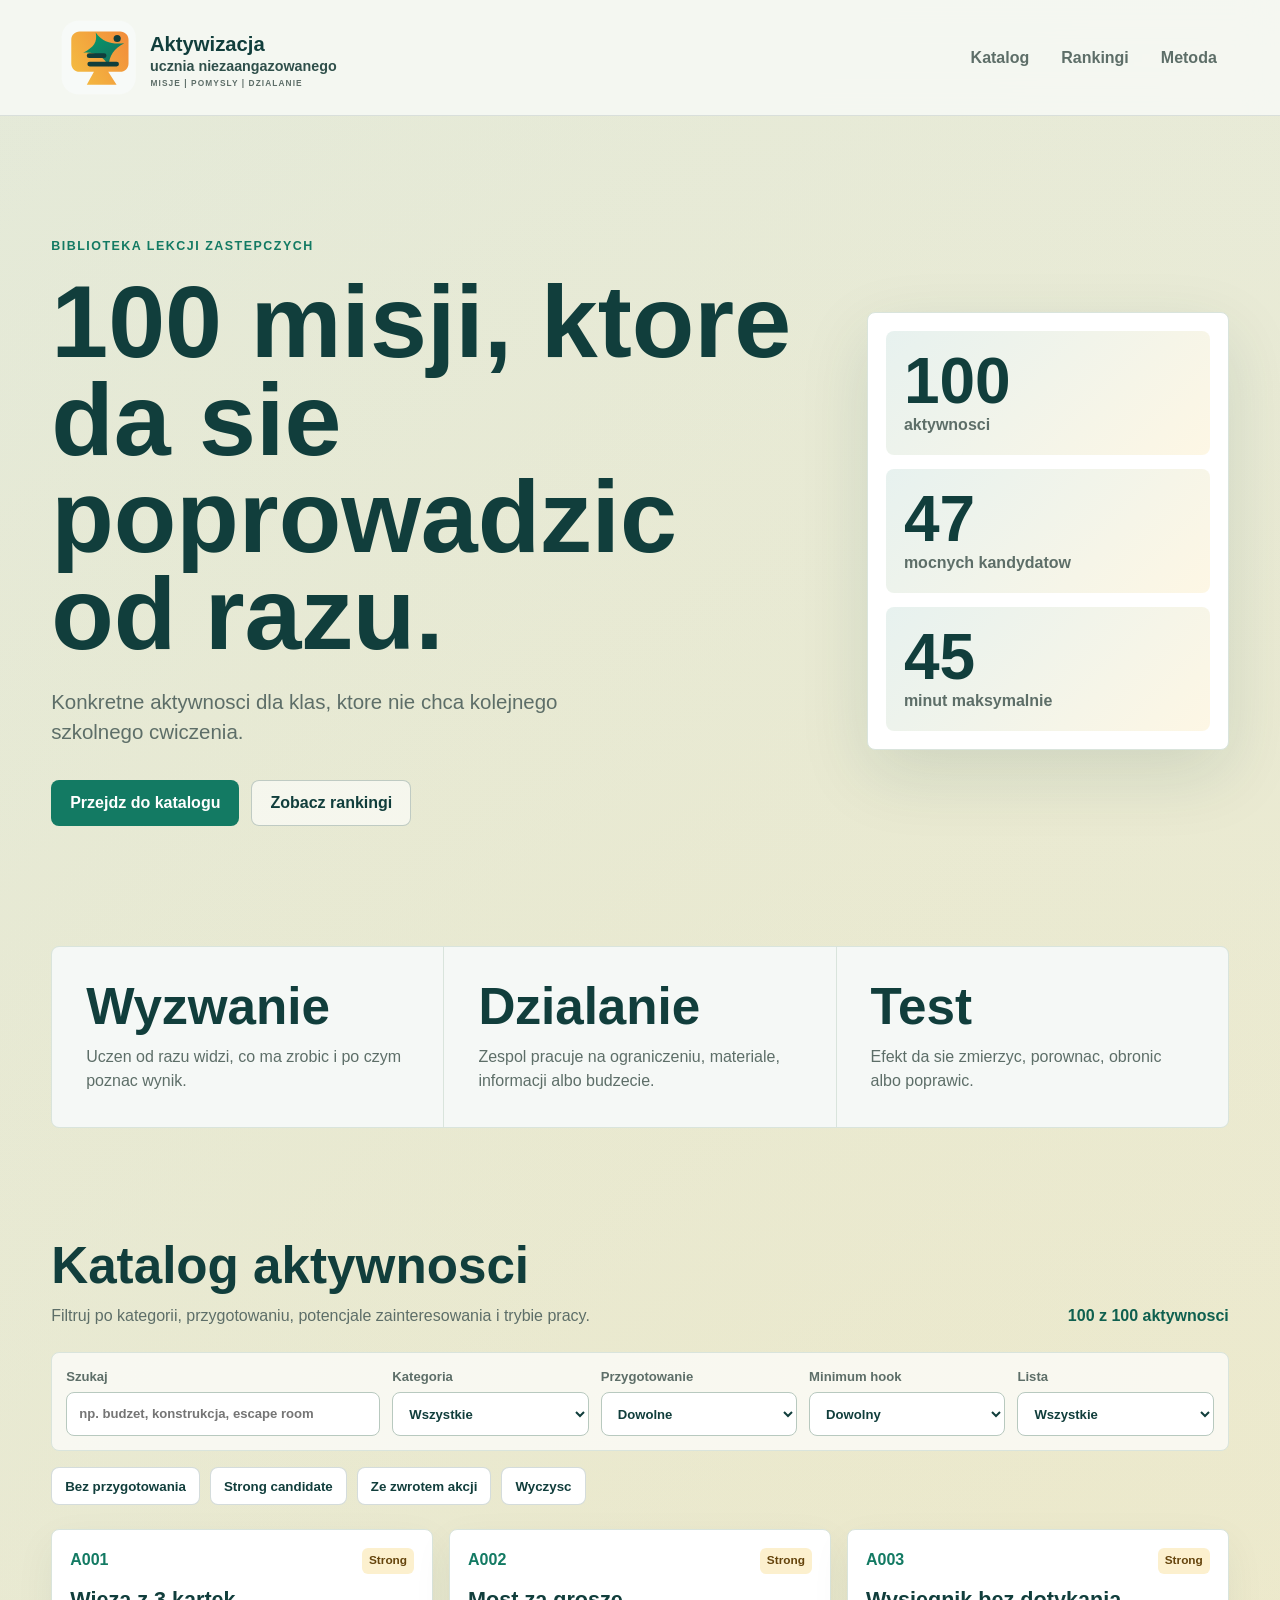
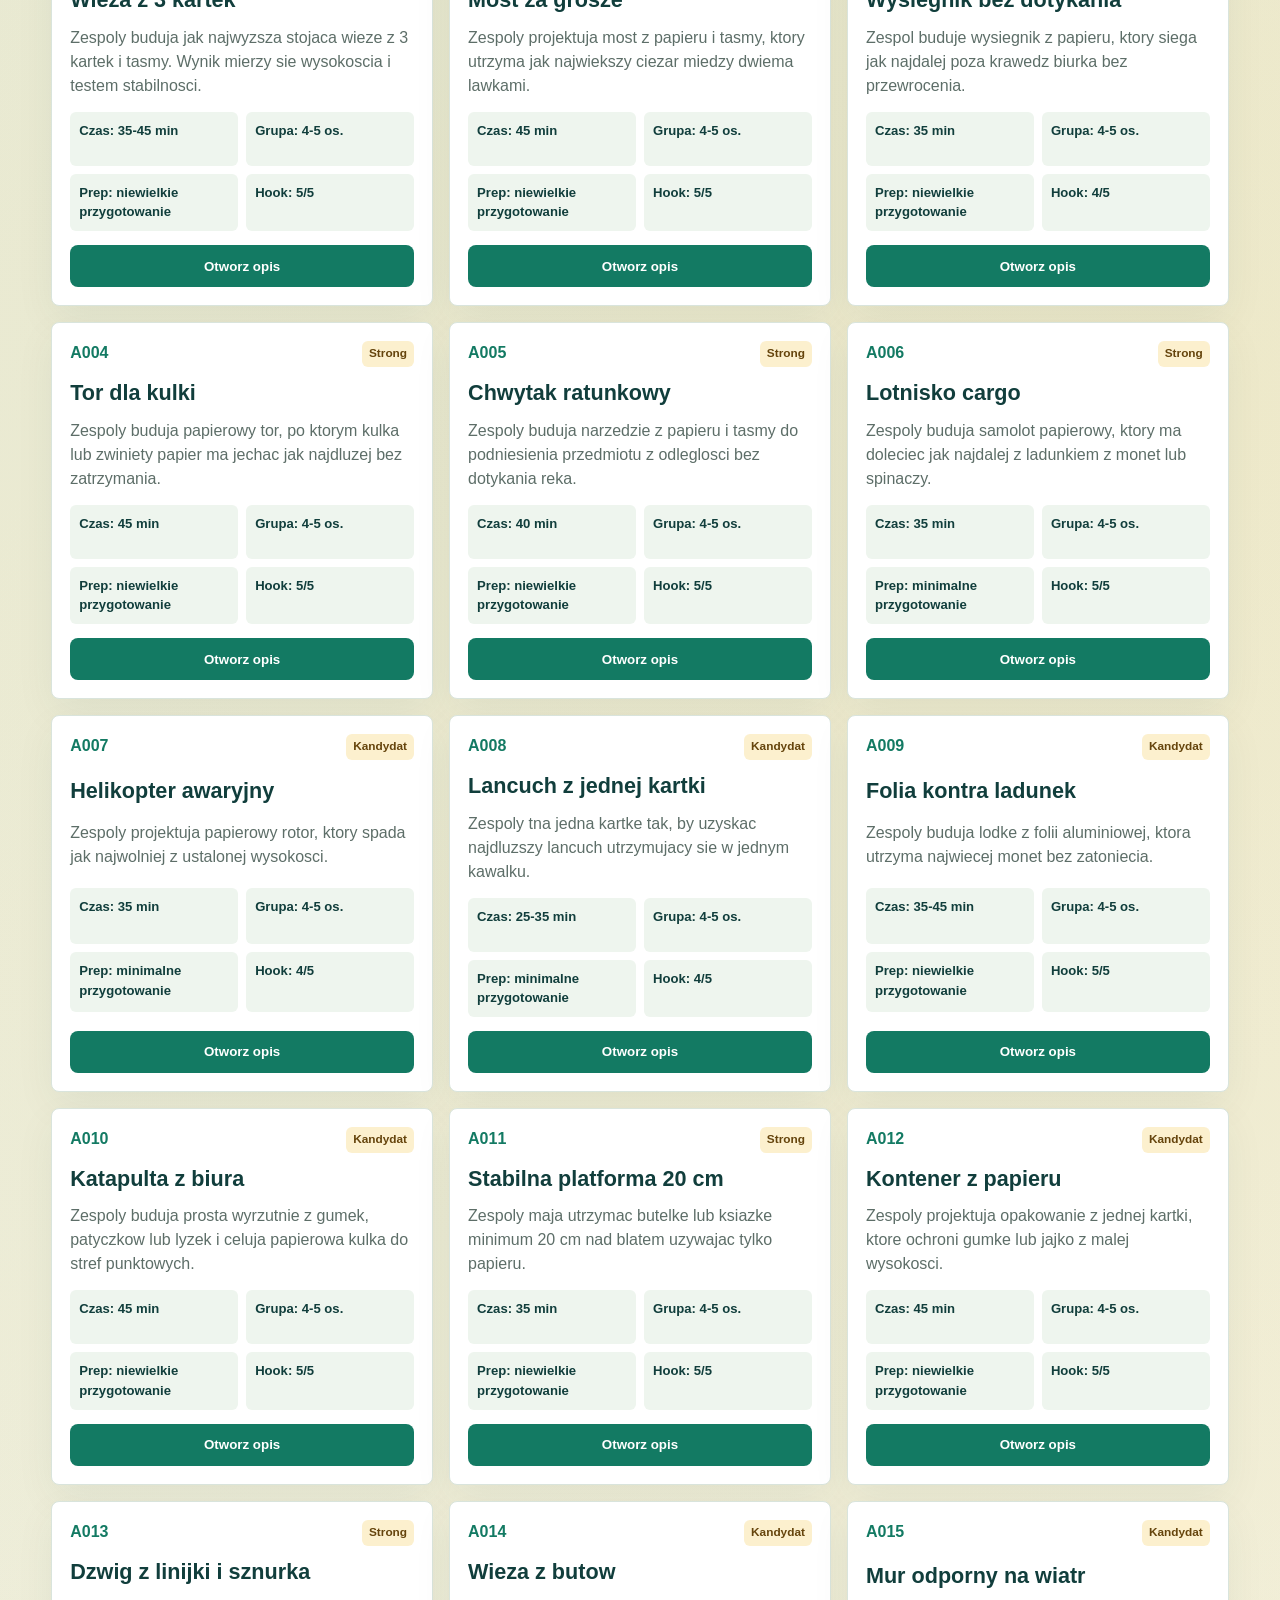
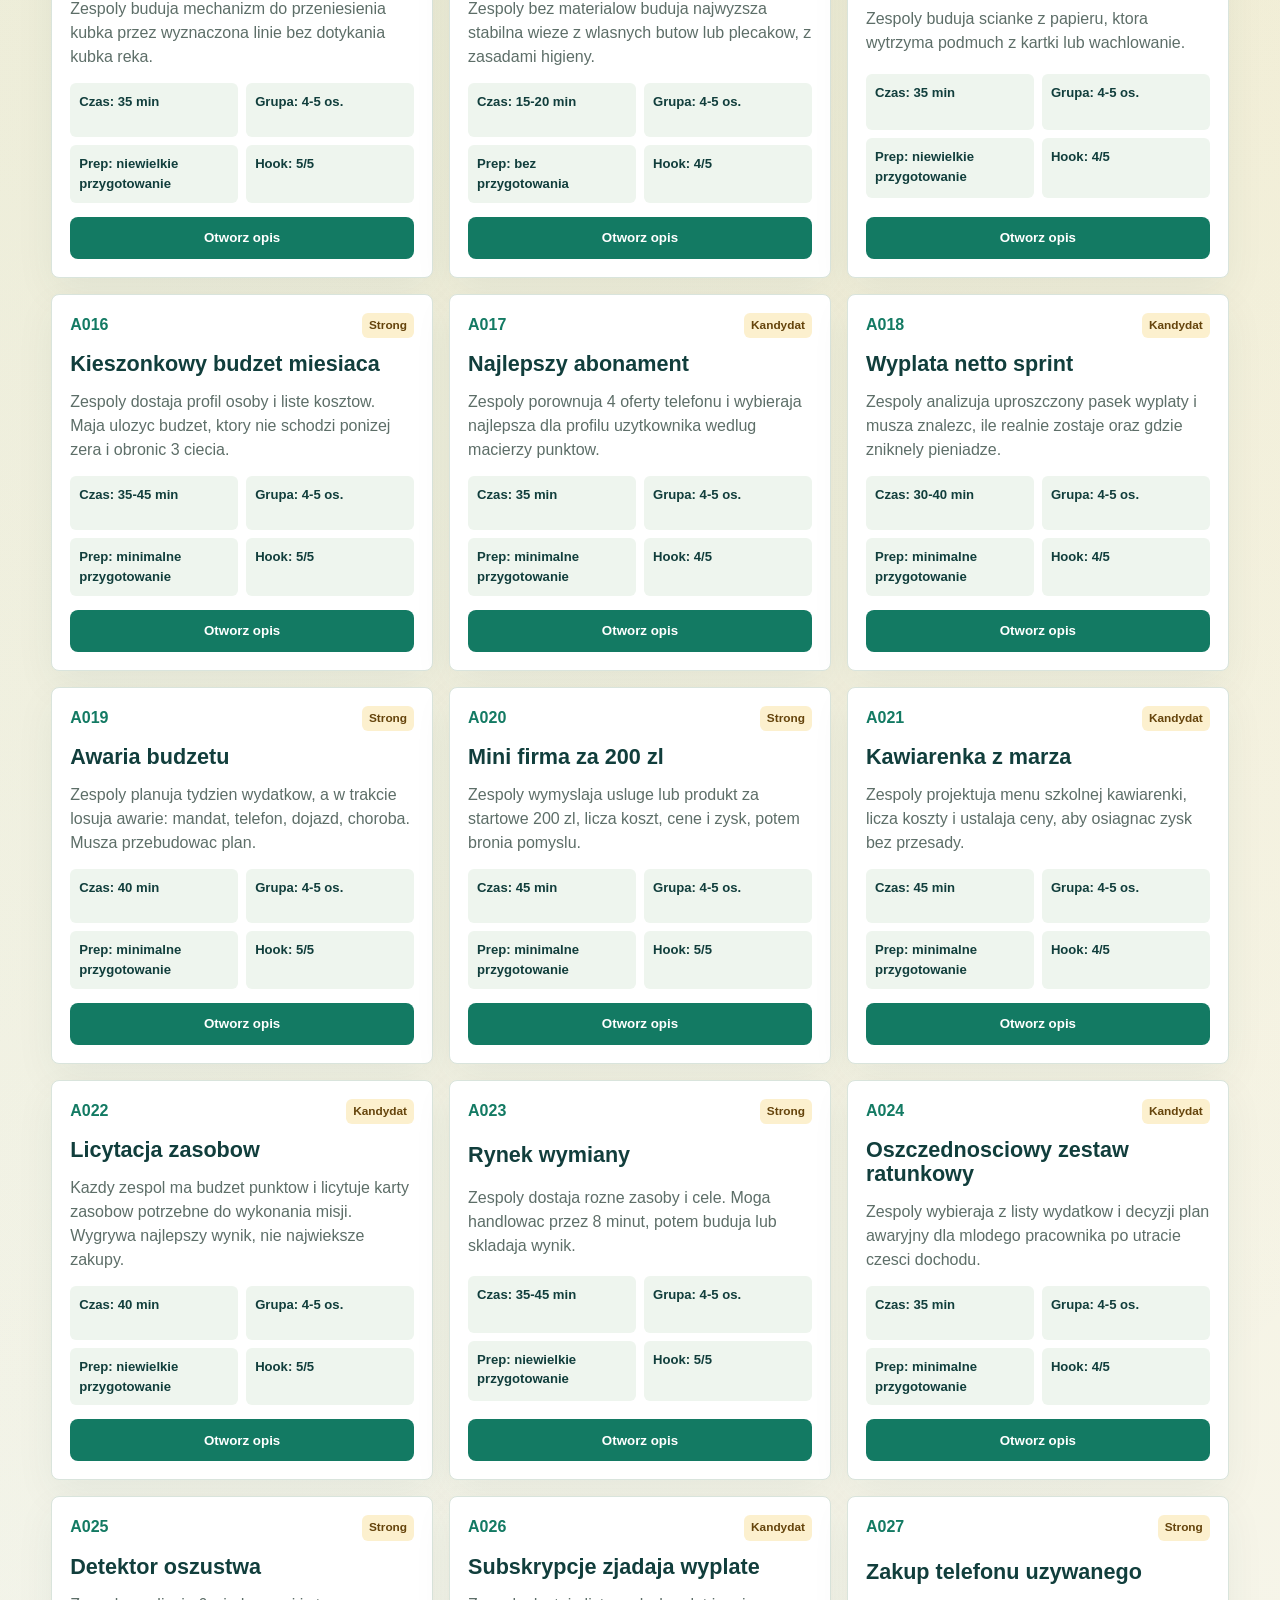
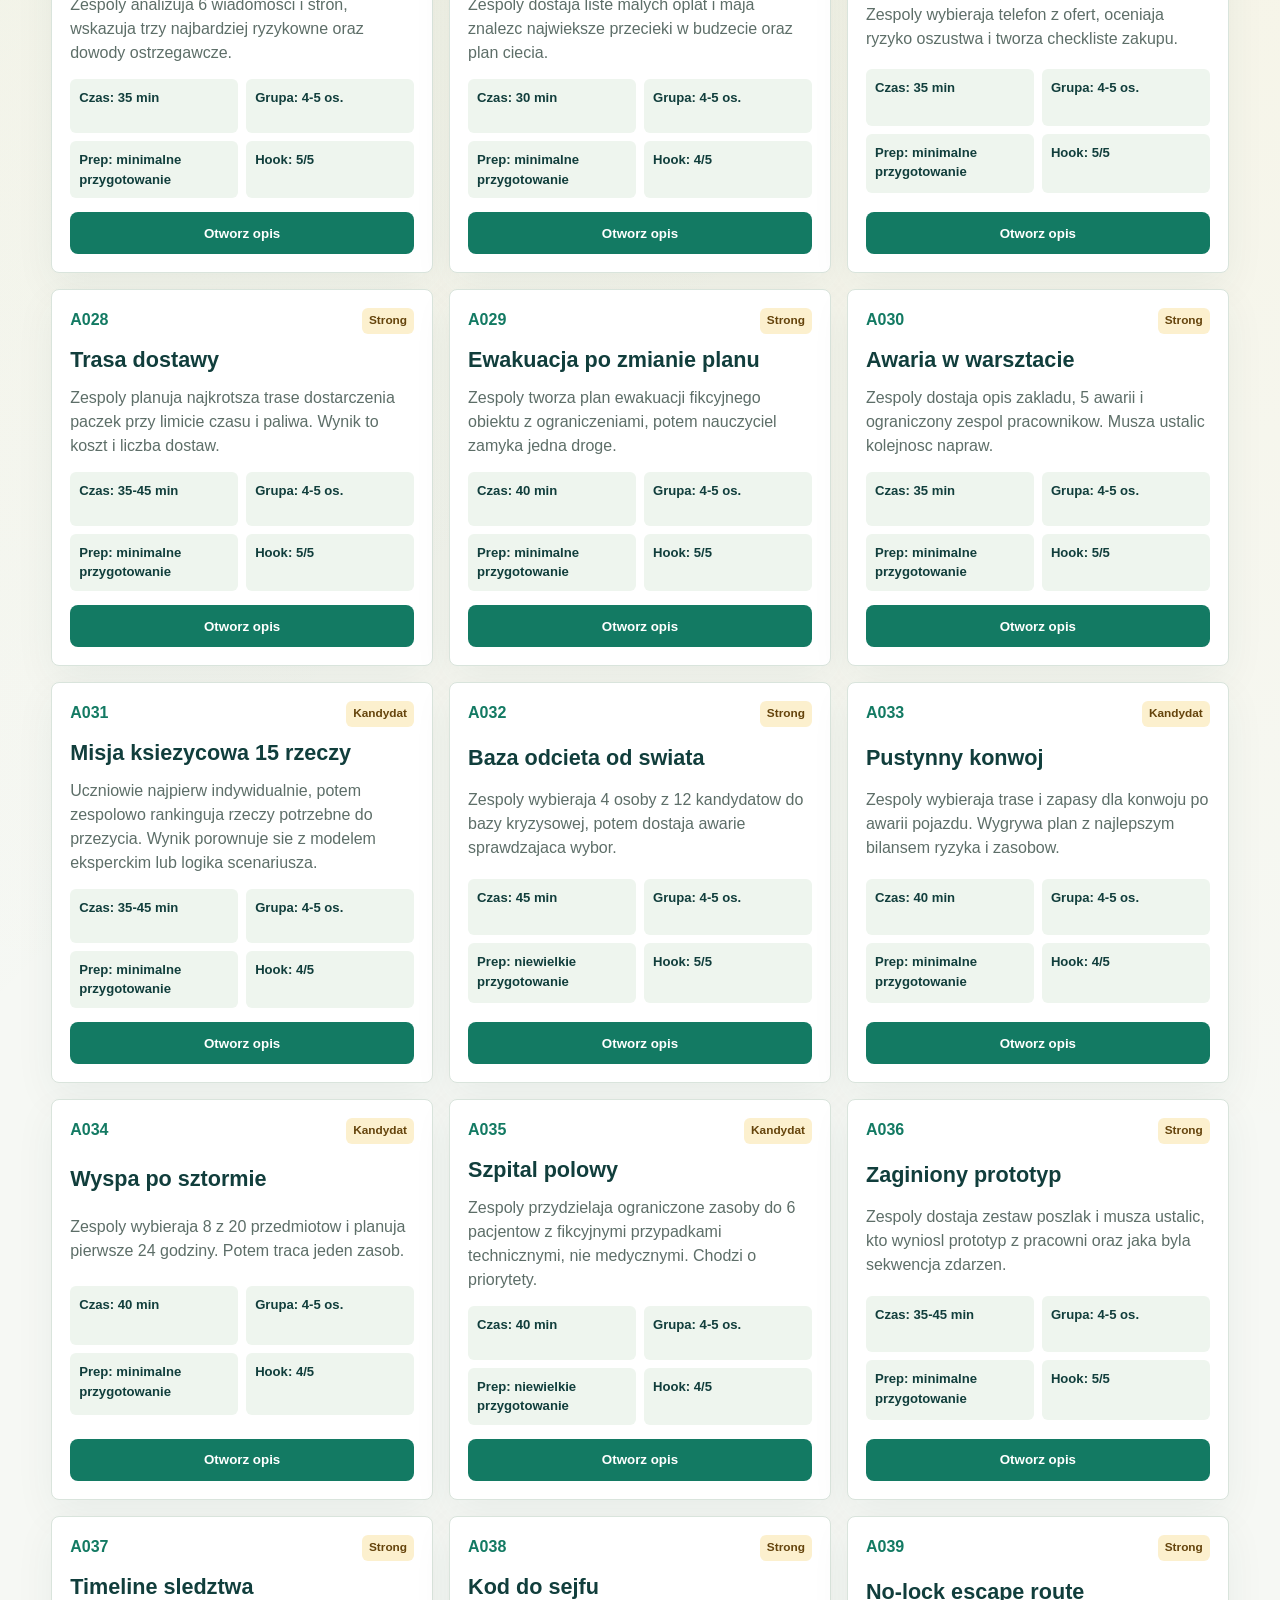
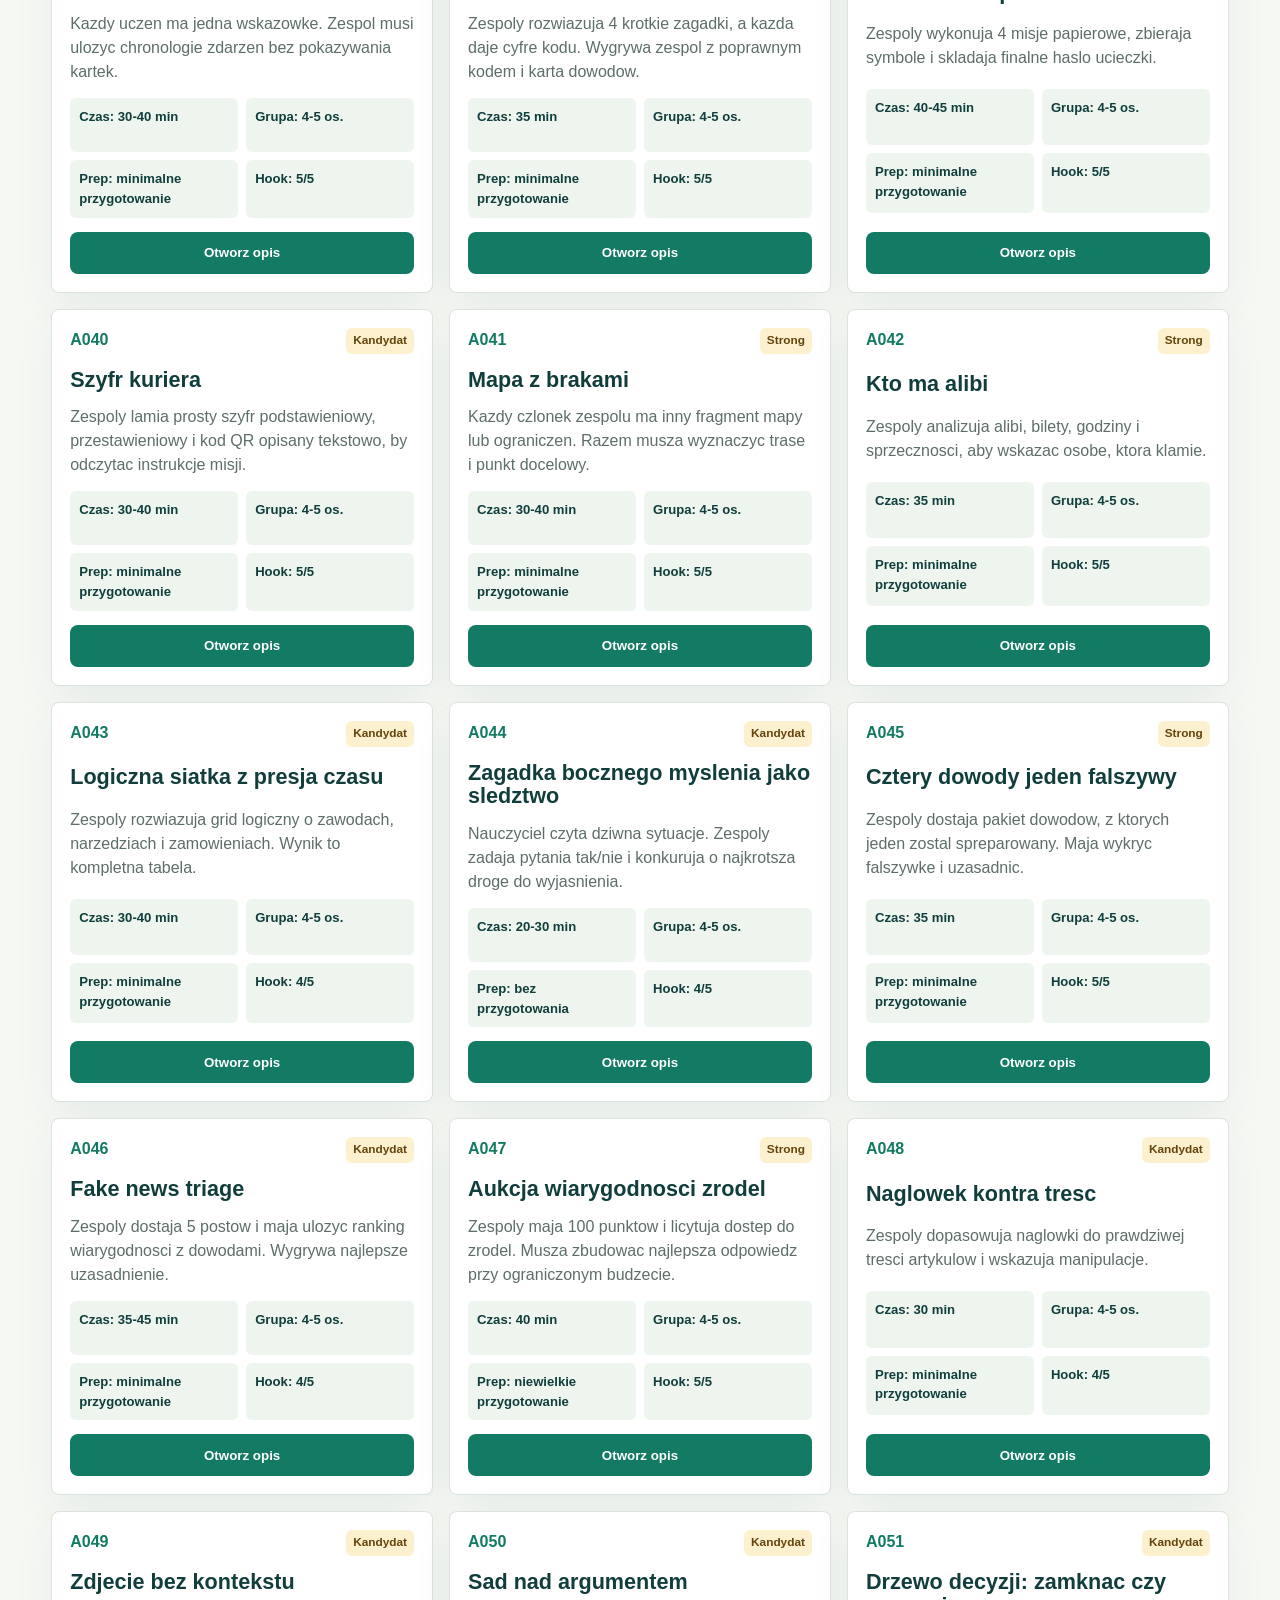
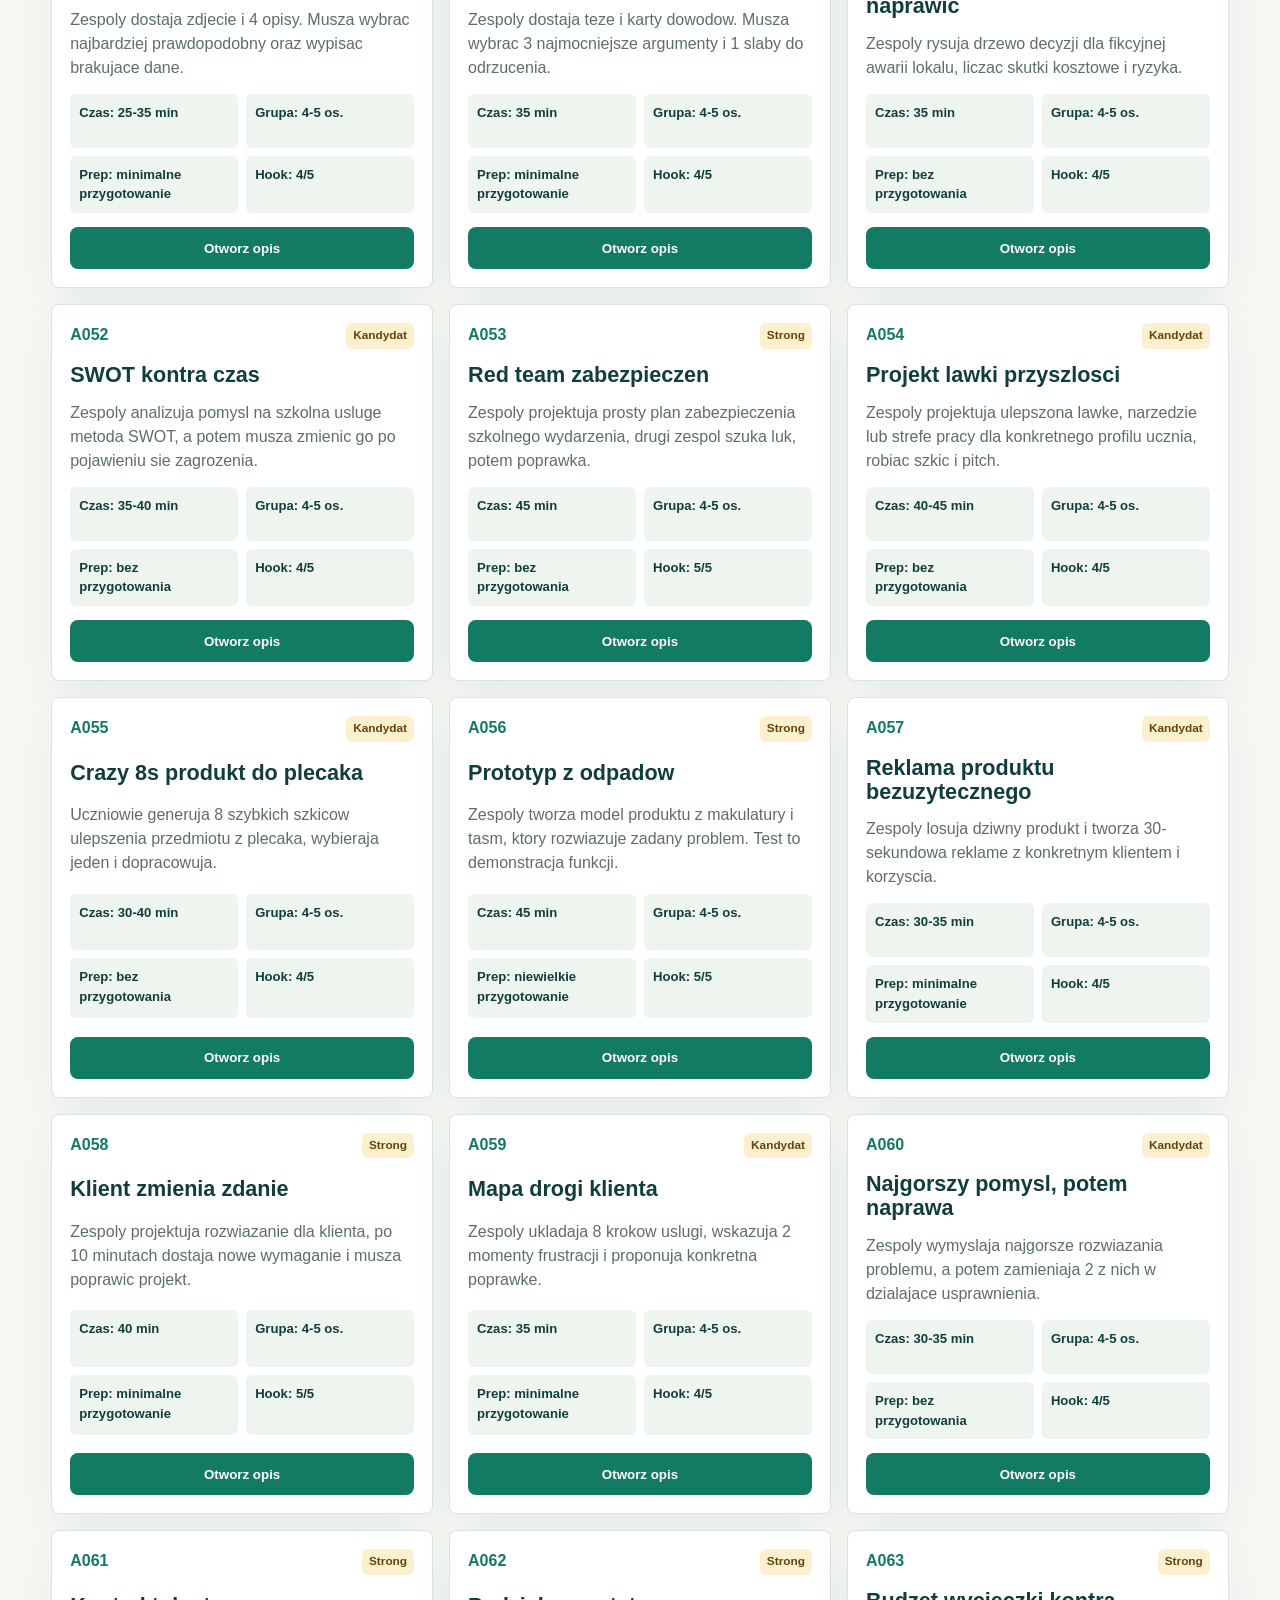
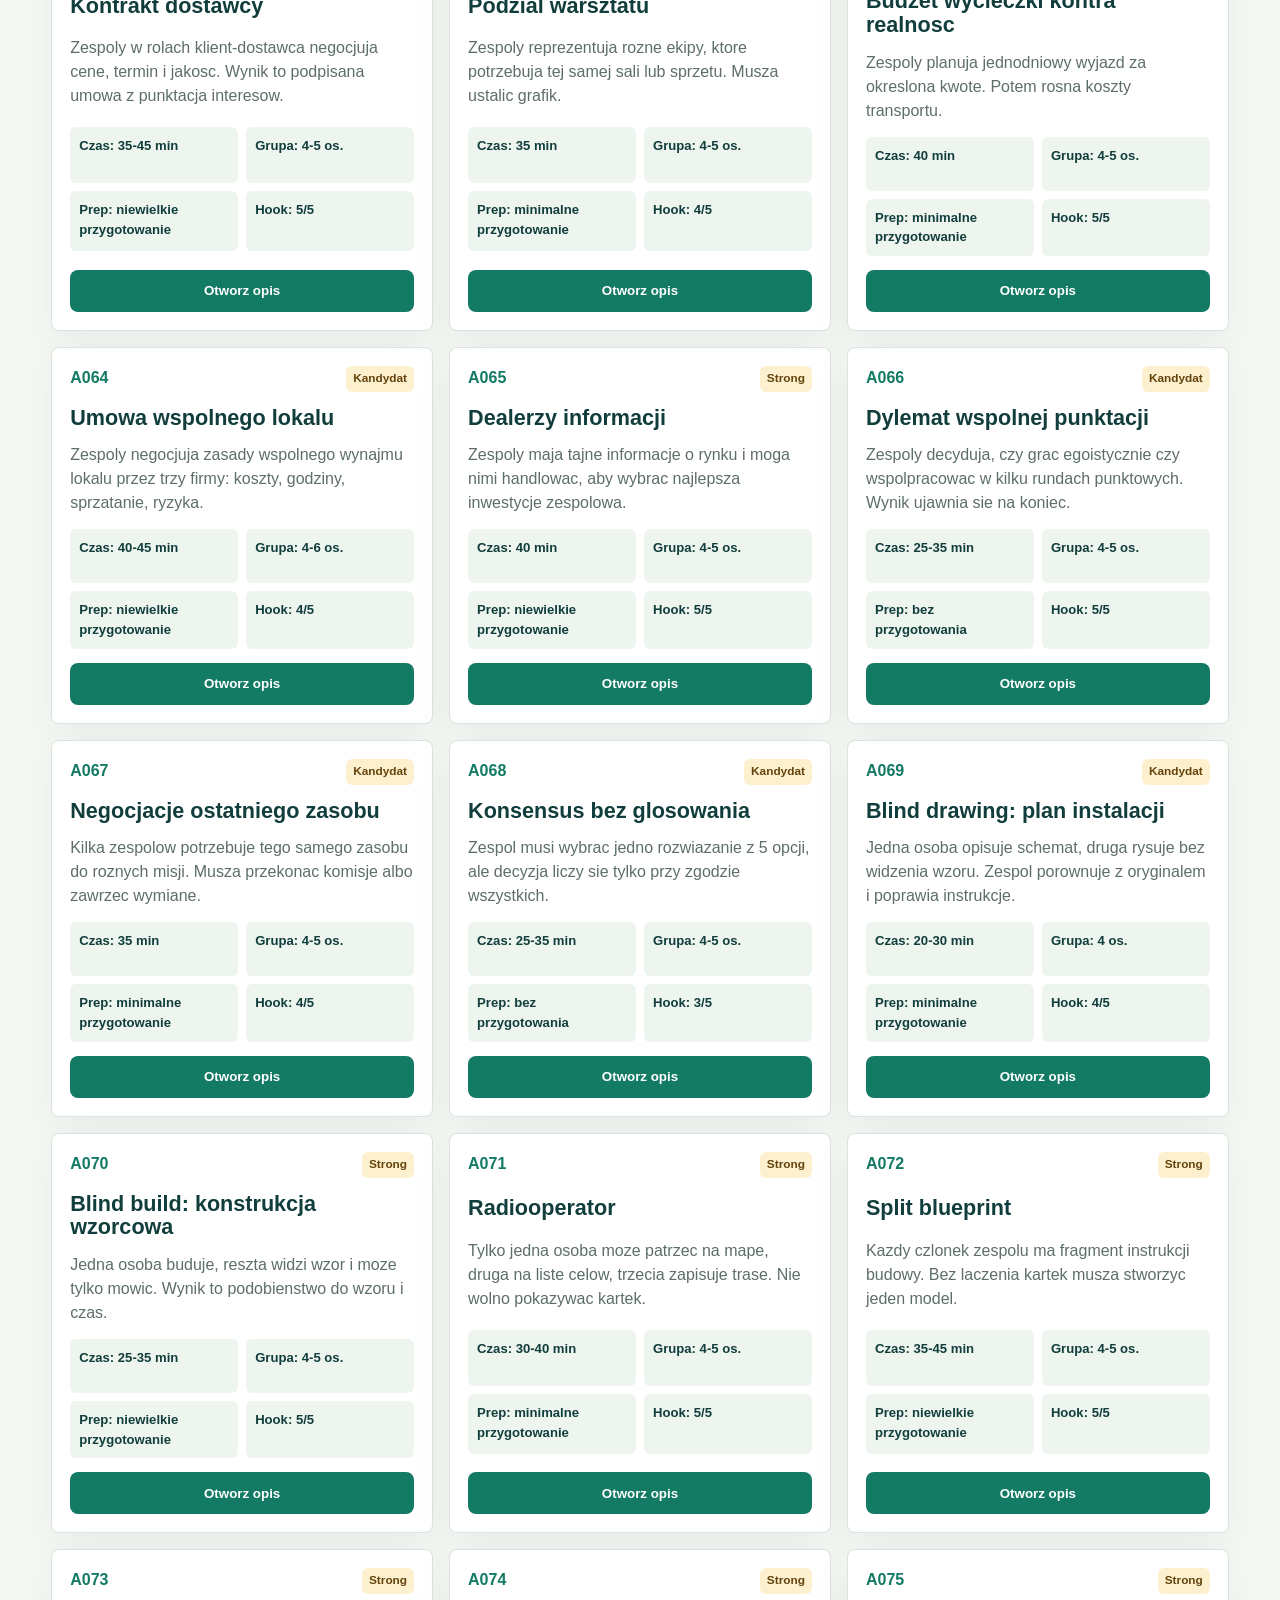
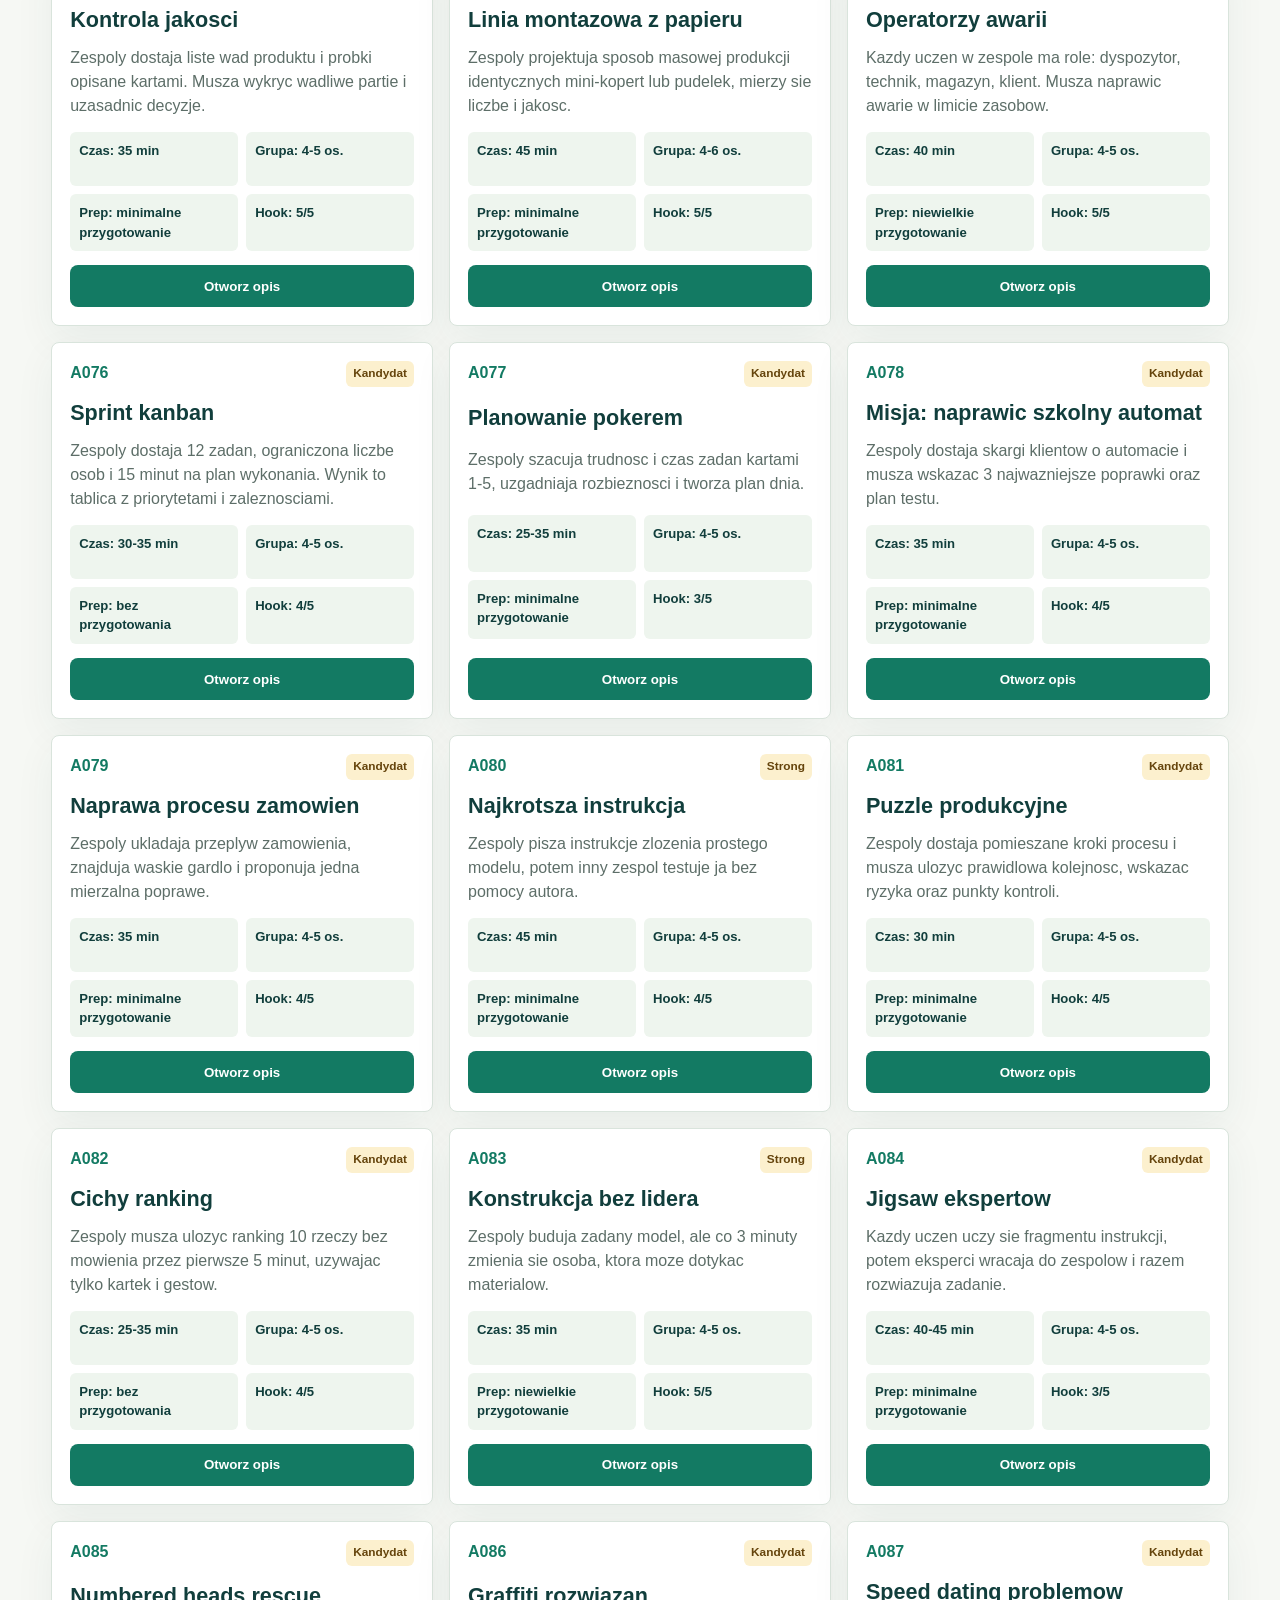
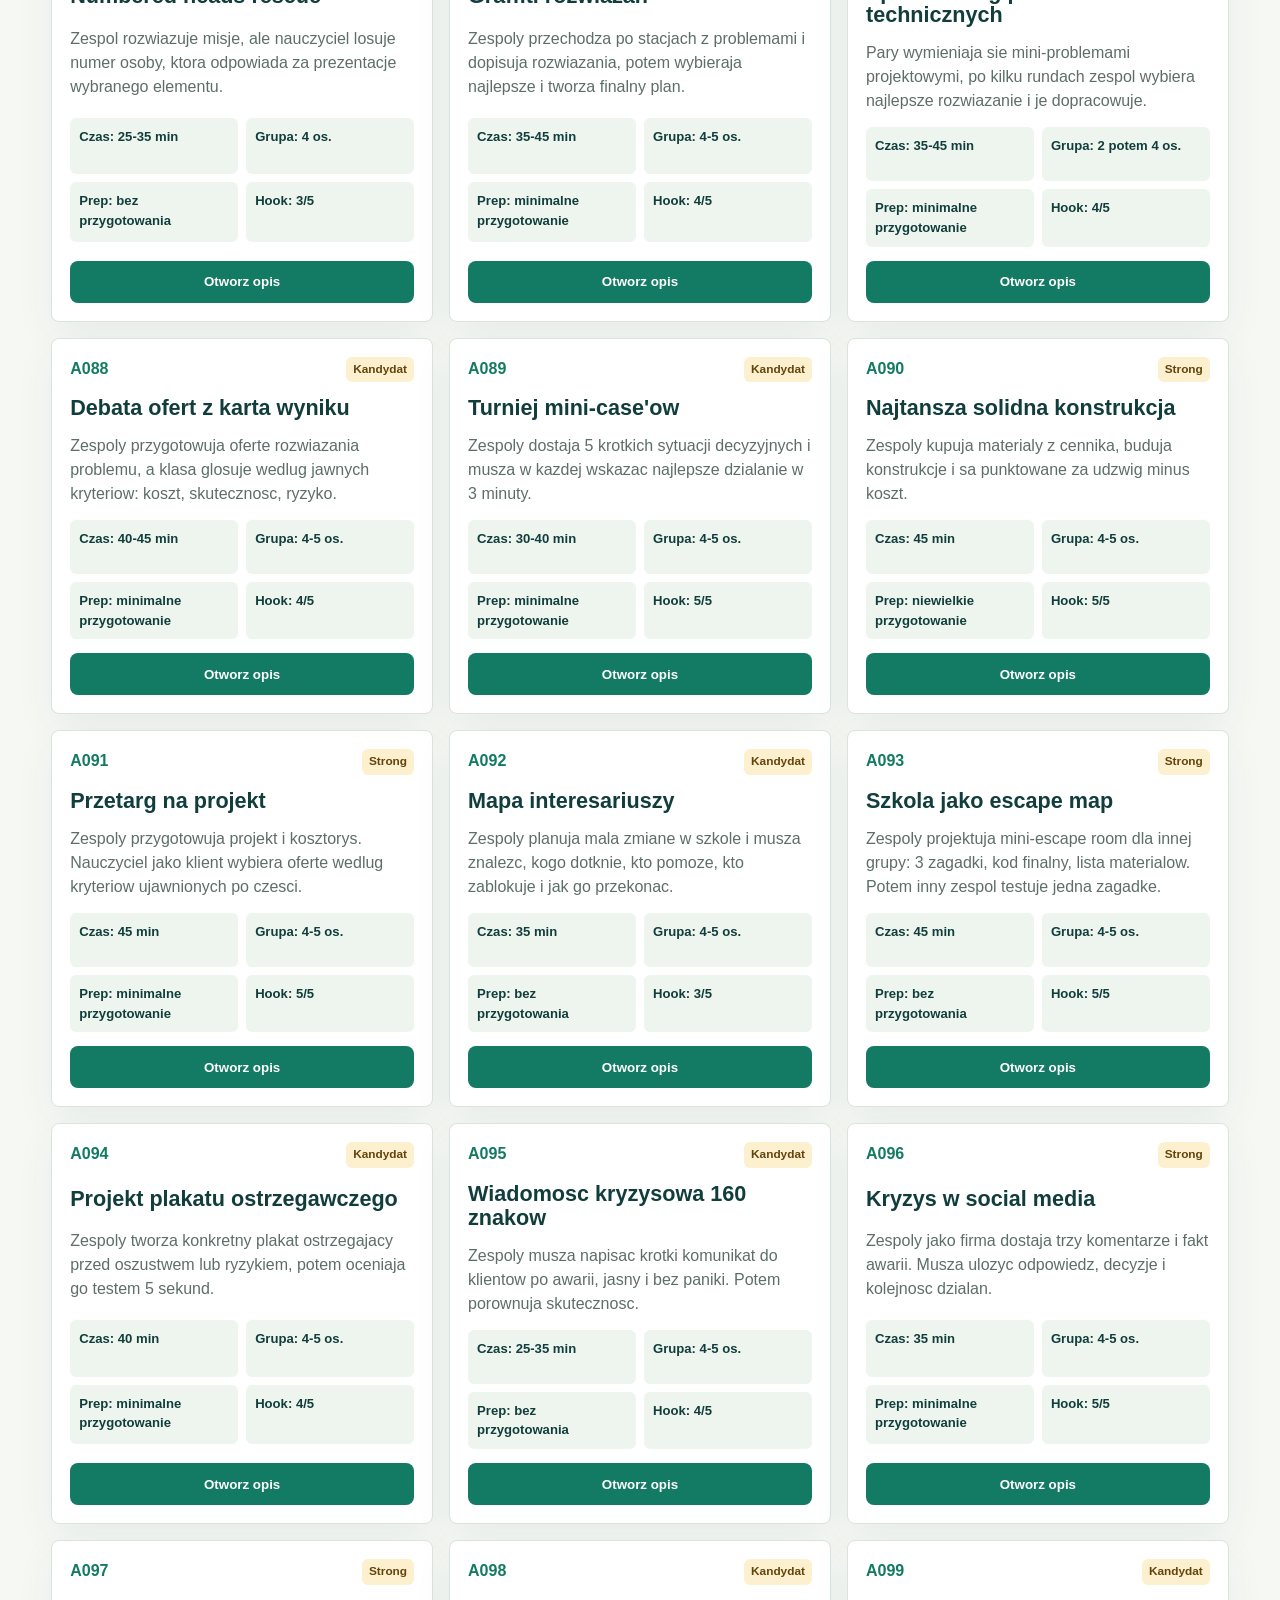
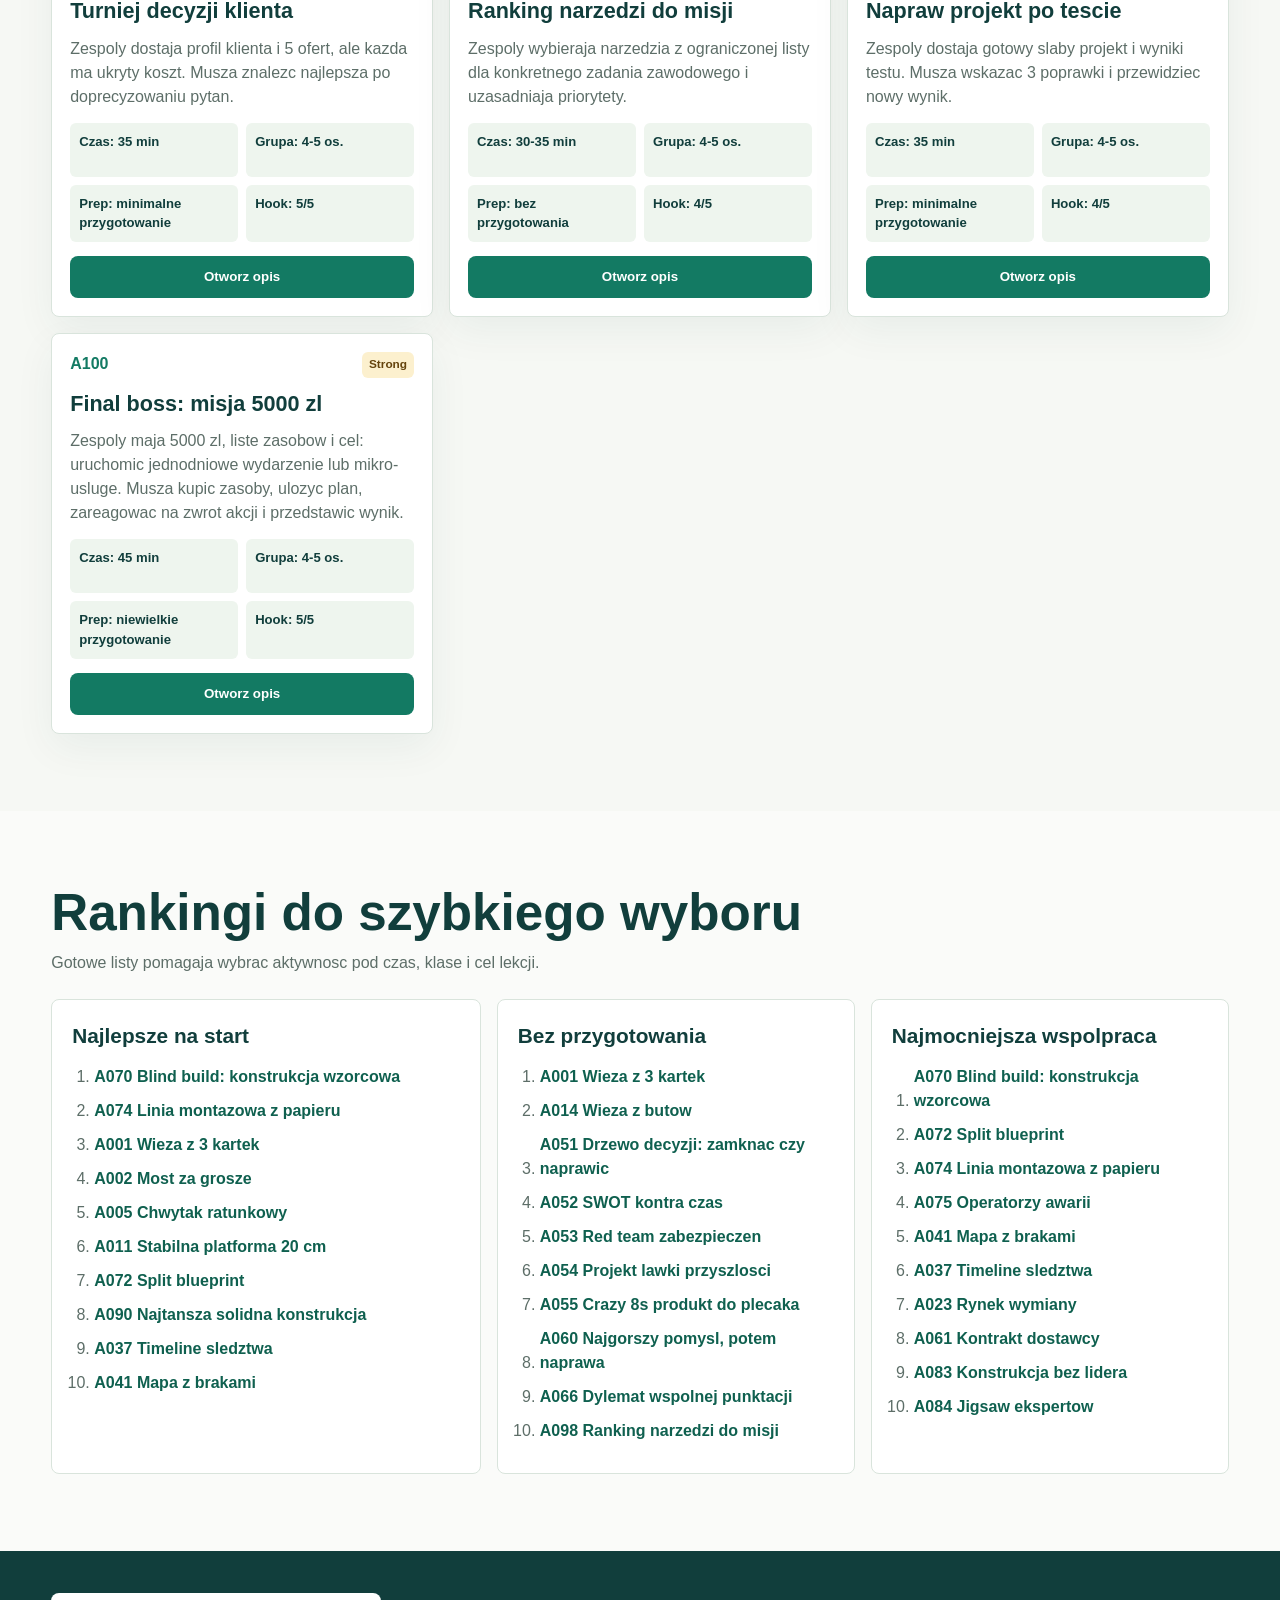
==== index.html @ 6ecaaa84 "Add activity catalog website" ====
<!doctype html>
<html lang="pl">
  <head>
    <meta charset="utf-8" />
    <meta name="viewport" content="width=device-width, initial-scale=1" />
    <title>Aktywizacja ucznia niezaangazowanego</title>
    <meta
      name="description"
      content="Katalog 100 aktywnosci na lekcje zastepcze dla szkol ponadpodstawowych."
    />
    <link rel="icon" href="assets/logos/aktywizacja-logo.svg" type="image/svg+xml" />
    <link rel="stylesheet" href="styles.css" />
  </head>
  <body>
    <header class="topbar">
      <a class="brand" href="#start" aria-label="Aktywizacja ucznia niezaangazowanego">
        <img src="assets/logos/aktywizacja-logo.svg" alt="" />
      </a>
      <nav class="nav" aria-label="Glowne sekcje">
        <a href="#katalog">Katalog</a>
        <a href="#rankingi">Rankingi</a>
        <a href="#metoda">Metoda</a>
      </nav>
    </header>

    <main id="start">
      <section class="hero">
        <div class="hero-copy">
          <p class="eyebrow">Biblioteka lekcji zastepczych</p>
          <h1>100 misji, ktore da sie poprowadzic od razu.</h1>
          <p class="hero-lead">
            Konkretne aktywnosci dla klas, ktore nie chca kolejnego szkolnego cwiczenia.
          </p>
          <div class="hero-actions">
            <a class="button primary" href="#katalog">Przejdz do katalogu</a>
            <a class="button secondary" href="#rankingi">Zobacz rankingi</a>
          </div>
        </div>
        <div class="hero-panel" aria-label="Podsumowanie katalogu">
          <div>
            <span class="metric" id="totalCount">100</span>
            <span class="metric-label">aktywnosci</span>
          </div>
          <div>
            <span class="metric" id="strongCount">47</span>
            <span class="metric-label">mocnych kandydatow</span>
          </div>
          <div>
            <span class="metric">45</span>
            <span class="metric-label">minut maksymalnie</span>
          </div>
        </div>
      </section>

      <section class="method-strip" id="metoda" aria-label="Metoda pracy">
        <article>
          <h2>Wyzwanie</h2>
          <p>Uczen od razu widzi, co ma zrobic i po czym poznac wynik.</p>
        </article>
        <article>
          <h2>Dzialanie</h2>
          <p>Zespol pracuje na ograniczeniu, materiale, informacji albo budzecie.</p>
        </article>
        <article>
          <h2>Test</h2>
          <p>Efekt da sie zmierzyc, porownac, obronic albo poprawic.</p>
        </article>
      </section>

      <section class="catalog-shell" id="katalog">
        <div class="catalog-header">
          <div>
            <h2>Katalog aktywnosci</h2>
            <p>Filtruj po kategorii, przygotowaniu, potencjale zainteresowania i trybie pracy.</p>
          </div>
          <div class="result-count" id="resultCount" aria-live="polite"></div>
        </div>

        <form class="filters" id="filters" role="search">
          <label>
            <span>Szukaj</span>
            <input id="searchInput" type="search" autocomplete="off" placeholder="np. budzet, konstrukcja, escape room" />
          </label>
          <label>
            <span>Kategoria</span>
            <select id="categoryFilter">
              <option value="">Wszystkie</option>
            </select>
          </label>
          <label>
            <span>Przygotowanie</span>
            <select id="prepFilter">
              <option value="">Dowolne</option>
              <option value="0">0 - bez przygotowania</option>
              <option value="1">1 - minimalne</option>
              <option value="2">2 - niewielkie</option>
            </select>
          </label>
          <label>
            <span>Minimum hook</span>
            <select id="hookFilter">
              <option value="0">Dowolny</option>
              <option value="3">3+</option>
              <option value="4">4+</option>
              <option value="5">5</option>
            </select>
          </label>
          <label>
            <span>Lista</span>
            <select id="statusFilter">
              <option value="">Wszystkie</option>
              <option value="STRONG CANDIDATE">Strong candidates</option>
              <option value="Kandydat">Kandydaci</option>
            </select>
          </label>
        </form>

        <div class="quick-filters" aria-label="Szybkie filtry">
          <button type="button" data-quick="zero">Bez przygotowania</button>
          <button type="button" data-quick="strong">Strong candidate</button>
          <button type="button" data-quick="twist">Ze zwrotem akcji</button>
          <button type="button" data-quick="reset">Wyczysc</button>
        </div>

        <div class="cards" id="activityGrid"></div>
      </section>

      <section class="rankings" id="rankingi">
        <div class="section-title">
          <h2>Rankingi do szybkiego wyboru</h2>
          <p>Gotowe listy pomagaja wybrac aktywnosc pod czas, klase i cel lekcji.</p>
        </div>
        <div class="ranking-grid">
          <article>
            <h3>Najlepsze na start</h3>
            <ol id="rankTop"></ol>
          </article>
          <article>
            <h3>Bez przygotowania</h3>
            <ol id="rankZero"></ol>
          </article>
          <article>
            <h3>Najmocniejsza wspolpraca</h3>
            <ol id="rankCollab"></ol>
          </article>
        </div>
      </section>
    </main>

    <dialog class="activity-dialog" id="activityDialog">
      <div class="dialog-frame">
        <button class="close-dialog" type="button" id="closeDialog" aria-label="Zamknij szczegoly">&times;</button>
        <div id="dialogContent"></div>
      </div>
    </dialog>

    <footer class="footer">
      <div class="footer-inner">
        <div>
          <img class="footer-project-logo" src="assets/logos/aktywizacja-logo.svg" alt="Aktywizacja ucznia niezaangazowanego" />
          <p>Katalog aktywnosci na lekcje zastepcze dla szkol ponadpodstawowych.</p>
        </div>
        <div class="footer-logos" aria-label="Logotypy COVE Polska">
          <img src="assets/logos/cove-polska.png" alt="COVE Polska" />
        </div>
      </div>
    </footer>

    <script src="site/activities.js"></script>
    <script src="app.js"></script>
  </body>
</html>
---- styles.css ----
:root {
  color-scheme: light;
  --bg: #f6f8f4;
  --surface: #ffffff;
  --surface-2: #eef5ee;
  --text: #113e3c;
  --muted: #5d6e68;
  --line: #d9e4dc;
  --accent: #137a63;
  --accent-2: #f4c542;
  --accent-dark: #0f604f;
  --warning: #b66a23;
  --shadow: 0 24px 70px rgba(17, 62, 60, 0.12);
  --radius: 8px;
}

* {
  box-sizing: border-box;
}

html {
  scroll-behavior: smooth;
}

body {
  margin: 0;
  background:
    linear-gradient(135deg, rgba(19, 122, 99, 0.08), transparent 34%),
    radial-gradient(circle at 90% 12%, rgba(244, 197, 66, 0.22), transparent 28%),
    var(--bg);
  color: var(--text);
  font-family: Arial, Helvetica, sans-serif;
  line-height: 1.5;
}

a {
  color: inherit;
}

.topbar {
  position: sticky;
  top: 0;
  z-index: 20;
  display: flex;
  align-items: center;
  justify-content: space-between;
  min-height: 70px;
  padding: 10px clamp(18px, 4vw, 56px);
  border-bottom: 1px solid rgba(17, 62, 60, 0.12);
  background: rgba(246, 248, 244, 0.92);
  backdrop-filter: blur(18px);
}

.brand img {
  display: block;
  width: min(310px, 58vw);
  height: auto;
}

.nav {
  display: flex;
  gap: 8px;
  align-items: center;
}

.nav a,
.button,
.quick-filters button,
.card button,
.close-dialog {
  border-radius: var(--radius);
  transition: transform 0.18s ease, background 0.18s ease, border-color 0.18s ease;
}

.nav a {
  padding: 9px 12px;
  text-decoration: none;
  color: var(--muted);
  font-weight: 700;
  white-space: nowrap;
}

.nav a:hover {
  background: rgba(19, 122, 99, 0.09);
  color: var(--text);
}

.hero {
  min-height: calc(100dvh - 70px);
  display: grid;
  grid-template-columns: minmax(0, 1.35fr) minmax(300px, 0.65fr);
  gap: clamp(28px, 5vw, 72px);
  align-items: center;
  padding: clamp(42px, 7vw, 86px) clamp(18px, 4vw, 56px);
}

.eyebrow {
  margin: 0 0 18px;
  color: var(--accent);
  font-size: 0.78rem;
  font-weight: 800;
  letter-spacing: 0.12em;
  text-transform: uppercase;
}

.hero h1 {
  max-width: 920px;
  margin: 0;
  font-size: clamp(3rem, 8vw, 7.2rem);
  line-height: 0.95;
  letter-spacing: 0;
}

.hero-lead {
  max-width: 560px;
  margin: 24px 0 0;
  color: var(--muted);
  font-size: clamp(1.05rem, 1.6vw, 1.35rem);
}

.hero-actions {
  display: flex;
  flex-wrap: wrap;
  gap: 12px;
  margin-top: 32px;
}

.button {
  display: inline-flex;
  min-height: 46px;
  align-items: center;
  justify-content: center;
  padding: 0 18px;
  border: 1px solid transparent;
  font-weight: 800;
  text-decoration: none;
  white-space: nowrap;
}

.button.primary {
  background: var(--accent);
  color: #ffffff;
}

.button.secondary {
  border-color: rgba(17, 62, 60, 0.24);
  background: rgba(255, 255, 255, 0.6);
  color: var(--text);
}

.button:hover,
.quick-filters button:hover,
.card button:hover {
  transform: translateY(-1px);
}

.button:active,
.quick-filters button:active,
.card button:active {
  transform: translateY(1px);
}

.hero-panel {
  display: grid;
  gap: 14px;
  padding: 18px;
  background: var(--surface);
  border: 1px solid var(--line);
  border-radius: var(--radius);
  box-shadow: var(--shadow);
}

.hero-panel > div {
  min-height: 120px;
  display: grid;
  align-content: center;
  padding: 18px;
  background: linear-gradient(135deg, rgba(19, 122, 99, 0.1), rgba(244, 197, 66, 0.14));
  border-radius: var(--radius);
}

.metric {
  display: block;
  font-size: clamp(2.2rem, 5vw, 4.4rem);
  font-weight: 900;
  line-height: 1;
}

.metric-label {
  color: var(--muted);
  font-weight: 800;
}

.method-strip {
  display: grid;
  grid-template-columns: repeat(3, 1fr);
  gap: 1px;
  margin: 0 clamp(18px, 4vw, 56px) 36px;
  background: var(--line);
  border: 1px solid var(--line);
  border-radius: var(--radius);
  overflow: hidden;
}

.method-strip article {
  padding: clamp(20px, 3vw, 34px);
  background: rgba(255, 255, 255, 0.74);
}

.method-strip h2,
.catalog-header h2,
.section-title h2 {
  margin: 0;
  font-size: clamp(1.8rem, 4vw, 3.4rem);
  line-height: 1;
}

.method-strip p,
.catalog-header p,
.section-title p {
  max-width: 720px;
  margin: 12px 0 0;
  color: var(--muted);
}

.catalog-shell,
.rankings {
  padding: clamp(36px, 6vw, 78px) clamp(18px, 4vw, 56px);
}

.catalog-header {
  display: flex;
  align-items: end;
  justify-content: space-between;
  gap: 24px;
  margin-bottom: 24px;
}

.result-count {
  color: var(--accent-dark);
  font-weight: 900;
  white-space: nowrap;
}

.filters {
  display: grid;
  grid-template-columns: minmax(240px, 1.6fr) repeat(4, minmax(150px, 1fr));
  gap: 12px;
  padding: 14px;
  background: rgba(255, 255, 255, 0.7);
  border: 1px solid var(--line);
  border-radius: var(--radius);
}

label {
  display: grid;
  gap: 6px;
  color: var(--muted);
  font-size: 0.82rem;
  font-weight: 800;
}

input,
select {
  width: 100%;
  min-height: 44px;
  padding: 0 12px;
  border: 1px solid #b8c9bf;
  border-radius: var(--radius);
  background: #ffffff;
  color: var(--text);
  font: inherit;
}

input:focus,
select:focus,
button:focus-visible,
a:focus-visible {
  outline: 3px solid rgba(244, 197, 66, 0.85);
  outline-offset: 2px;
}

.quick-filters {
  display: flex;
  flex-wrap: wrap;
  gap: 10px;
  margin: 16px 0 24px;
}

.quick-filters button {
  min-height: 38px;
  padding: 0 13px;
  border: 1px solid rgba(17, 62, 60, 0.18);
  background: var(--surface);
  color: var(--text);
  font-weight: 800;
  cursor: pointer;
}

.cards {
  display: grid;
  grid-template-columns: repeat(3, minmax(0, 1fr));
  gap: 16px;
}

.card {
  display: grid;
  gap: 14px;
  min-height: 330px;
  padding: 18px;
  background: var(--surface);
  border: 1px solid var(--line);
  border-radius: var(--radius);
  box-shadow: 0 14px 40px rgba(17, 62, 60, 0.06);
}

.card-header {
  display: flex;
  justify-content: space-between;
  gap: 12px;
}

.id {
  color: var(--accent);
  font-weight: 900;
}

.status {
  align-self: start;
  padding: 4px 7px;
  background: rgba(244, 197, 66, 0.26);
  border-radius: 6px;
  color: #65440c;
  font-size: 0.74rem;
  font-weight: 900;
}

.card h3 {
  margin: 0;
  font-size: 1.35rem;
  line-height: 1.1;
}

.card p {
  margin: 0;
  color: var(--muted);
}

.meta-grid {
  display: grid;
  grid-template-columns: repeat(2, 1fr);
  gap: 8px;
}

.meta-grid span {
  min-height: 54px;
  padding: 9px;
  background: var(--surface-2);
  border-radius: 6px;
  color: var(--text);
  font-size: 0.82rem;
  font-weight: 800;
}

.card button {
  align-self: end;
  min-height: 42px;
  border: 0;
  background: var(--accent);
  color: #ffffff;
  font-weight: 900;
  cursor: pointer;
}

.rankings {
  background: rgba(255, 255, 255, 0.42);
}

.section-title {
  margin-bottom: 24px;
}

.ranking-grid {
  display: grid;
  grid-template-columns: 1.2fr 1fr 1fr;
  gap: 16px;
}

.ranking-grid article {
  padding: 20px;
  background: var(--surface);
  border: 1px solid var(--line);
  border-radius: var(--radius);
}

.ranking-grid h3 {
  margin: 0 0 14px;
  font-size: 1.3rem;
}

.ranking-grid ol {
  margin: 0;
  padding-left: 22px;
}

.ranking-grid li {
  margin: 0 0 10px;
  color: var(--muted);
}

.ranking-grid button {
  padding: 0;
  border: 0;
  background: transparent;
  color: var(--accent-dark);
  font: inherit;
  font-weight: 800;
  text-align: left;
  cursor: pointer;
}

.ranking-grid button:hover {
  text-decoration: underline;
  text-underline-offset: 4px;
}

.activity-dialog {
  width: min(980px, calc(100vw - 28px));
  max-height: min(900px, calc(100dvh - 28px));
  padding: 0;
  border: 0;
  border-radius: var(--radius);
  background: transparent;
}

.activity-dialog::backdrop {
  background: rgba(9, 27, 26, 0.62);
}

.dialog-frame {
  position: relative;
  max-height: min(900px, calc(100dvh - 28px));
  overflow: auto;
  padding: clamp(22px, 4vw, 38px);
  background: var(--surface);
  border-radius: var(--radius);
  box-shadow: var(--shadow);
}

.close-dialog {
  position: sticky;
  top: 0;
  float: right;
  width: 42px;
  height: 42px;
  border: 1px solid var(--line);
  background: #ffffff;
  color: var(--text);
  font-size: 1.7rem;
  line-height: 1;
  cursor: pointer;
}

.dialog-title {
  margin: 0 52px 8px 0;
  font-size: clamp(2rem, 5vw, 4rem);
  line-height: 1;
}

.dialog-lead {
  max-width: 760px;
  color: var(--muted);
  font-size: 1.08rem;
}

.detail-grid {
  display: grid;
  grid-template-columns: 1fr 1fr;
  gap: 14px;
  margin-top: 24px;
}

.detail-box {
  padding: 16px;
  border: 1px solid var(--line);
  border-radius: var(--radius);
  background: #fbfcfa;
}

.detail-box.wide {
  grid-column: 1 / -1;
}

.detail-box h4 {
  margin: 0 0 8px;
  font-size: 1rem;
}

.detail-box p,
.detail-box li {
  color: var(--muted);
}

.detail-box p {
  margin: 0;
}

.detail-box ol {
  margin: 0;
  padding-left: 20px;
}

.footer {
  padding: 42px clamp(18px, 4vw, 56px);
  background: #113e3c;
  color: #eef5ee;
}

.footer-inner {
  display: flex;
  align-items: center;
  justify-content: space-between;
  gap: 32px;
}

.footer-project-logo {
  width: min(330px, 70vw);
  max-width: 100%;
  background: #ffffff;
  border-radius: var(--radius);
  padding: 8px;
}

.footer p {
  max-width: 520px;
  color: rgba(238, 245, 238, 0.82);
}

.footer-logos {
  display: flex;
  align-items: center;
  justify-content: center;
  min-width: min(360px, 100%);
  padding: 18px;
  background: #ffffff;
  border-radius: var(--radius);
}

.footer-logos img {
  max-width: min(300px, 70vw);
  height: auto;
  display: block;
}

@media (prefers-color-scheme: dark) {
  :root {
    color-scheme: dark;
    --bg: #0f1f1d;
    --surface: #172a27;
    --surface-2: #203732;
    --text: #eef5ee;
    --muted: #b7c8c0;
    --line: #2d4942;
    --accent: #42c49a;
    --accent-dark: #6ce0b8;
    --shadow: 0 24px 70px rgba(0, 0, 0, 0.36);
  }

  body {
    background:
      linear-gradient(135deg, rgba(66, 196, 154, 0.12), transparent 34%),
      radial-gradient(circle at 90% 12%, rgba(244, 197, 66, 0.13), transparent 28%),
      var(--bg);
  }

  .topbar,
  .method-strip article,
  .filters {
    background: rgba(15, 31, 29, 0.9);
  }

  .button.secondary,
  input,
  select,
  .close-dialog {
    background: #10211f;
    color: var(--text);
  }

  .status {
    color: #f9dc80;
  }

  .detail-box {
    background: #132522;
  }
}

@media (max-width: 1060px) {
  .hero,
  .cards,
  .ranking-grid {
    grid-template-columns: 1fr 1fr;
  }

  .filters {
    grid-template-columns: 1fr 1fr;
  }

  .hero-copy {
    grid-column: 1 / -1;
  }
}

@media (max-width: 760px) {
  .topbar {
    position: static;
    align-items: flex-start;
    flex-direction: column;
  }

  .nav {
    width: 100%;
    justify-content: space-between;
  }

  .nav a {
    padding-inline: 8px;
  }

  .hero,
  .cards,
  .ranking-grid,
  .method-strip,
  .detail-grid {
    grid-template-columns: 1fr;
  }

  .hero {
    min-height: auto;
  }

  .filters {
    grid-template-columns: 1fr;
  }

  .catalog-header,
  .footer-inner {
    align-items: flex-start;
    flex-direction: column;
  }

  .card {
    min-height: auto;
  }
}

@media (prefers-reduced-motion: reduce) {
  *,
  *::before,
  *::after {
    scroll-behavior: auto !important;
    transition: none !important;
  }
}
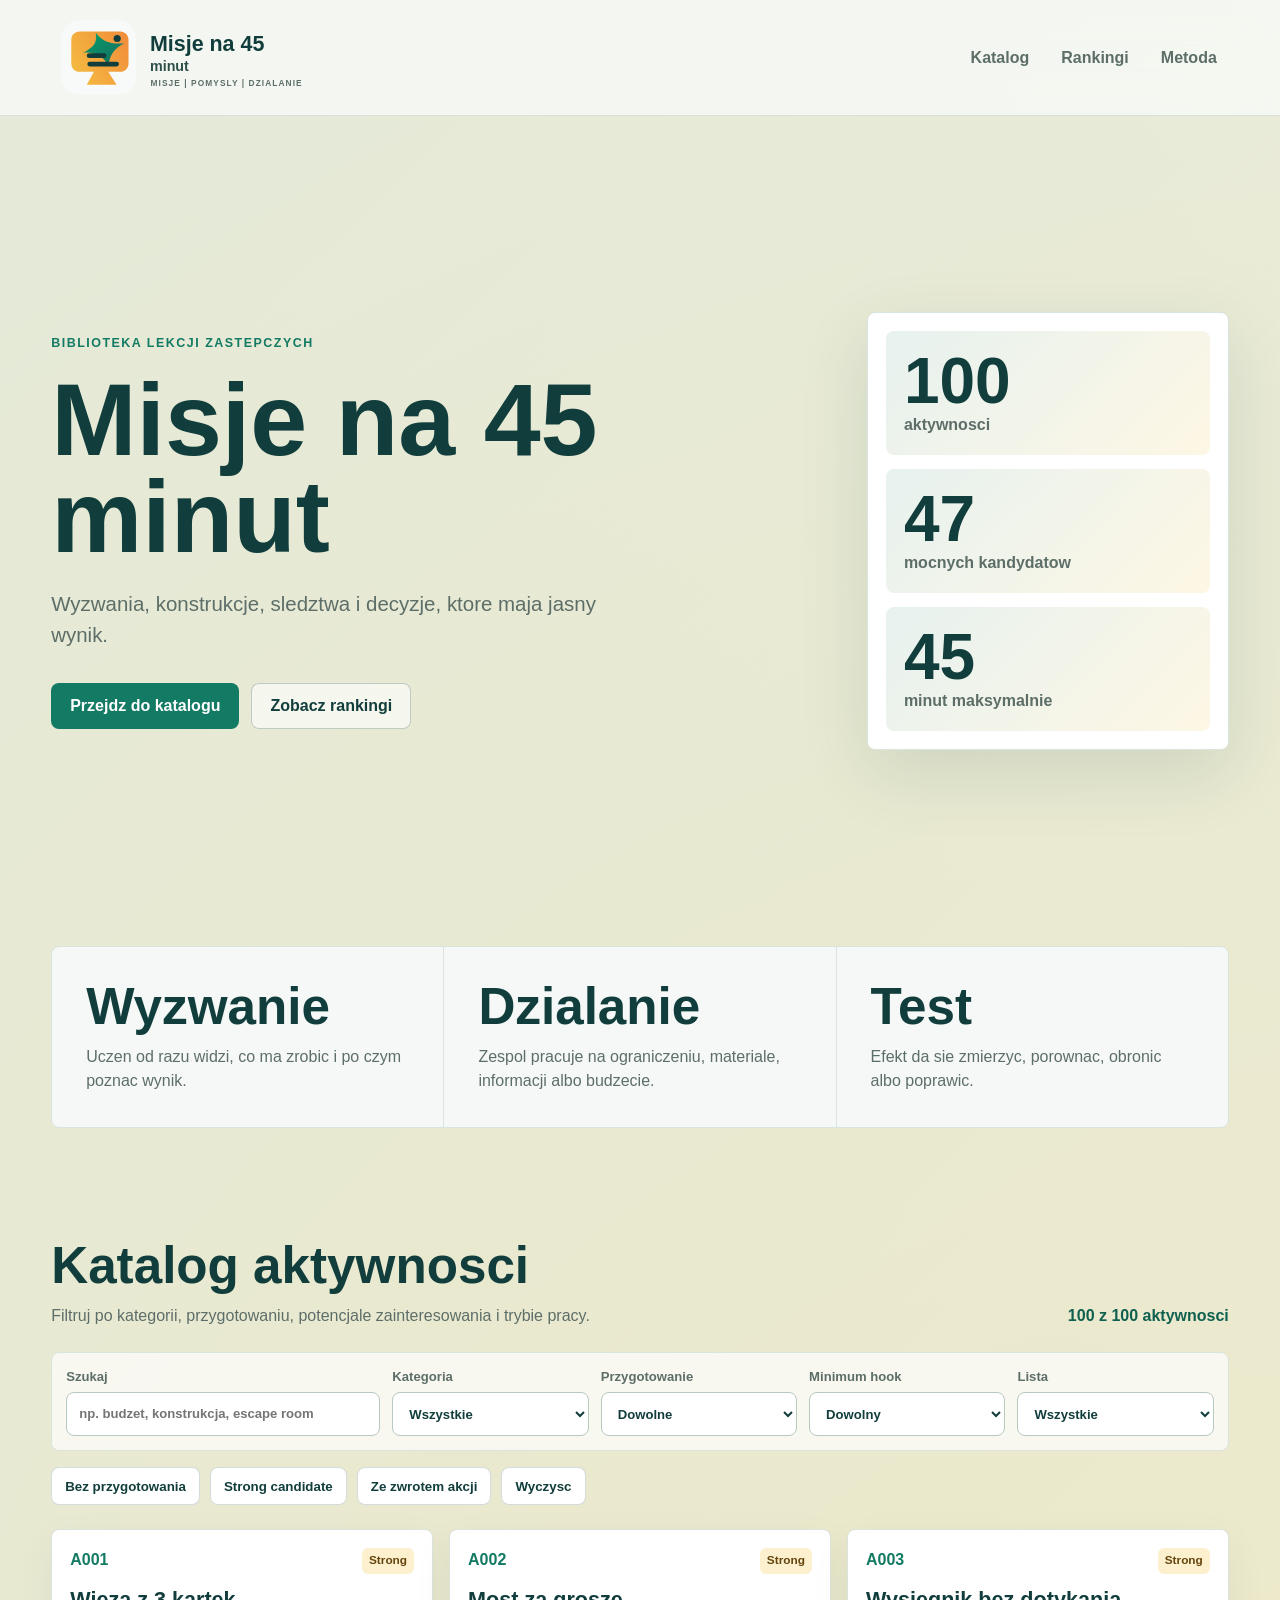
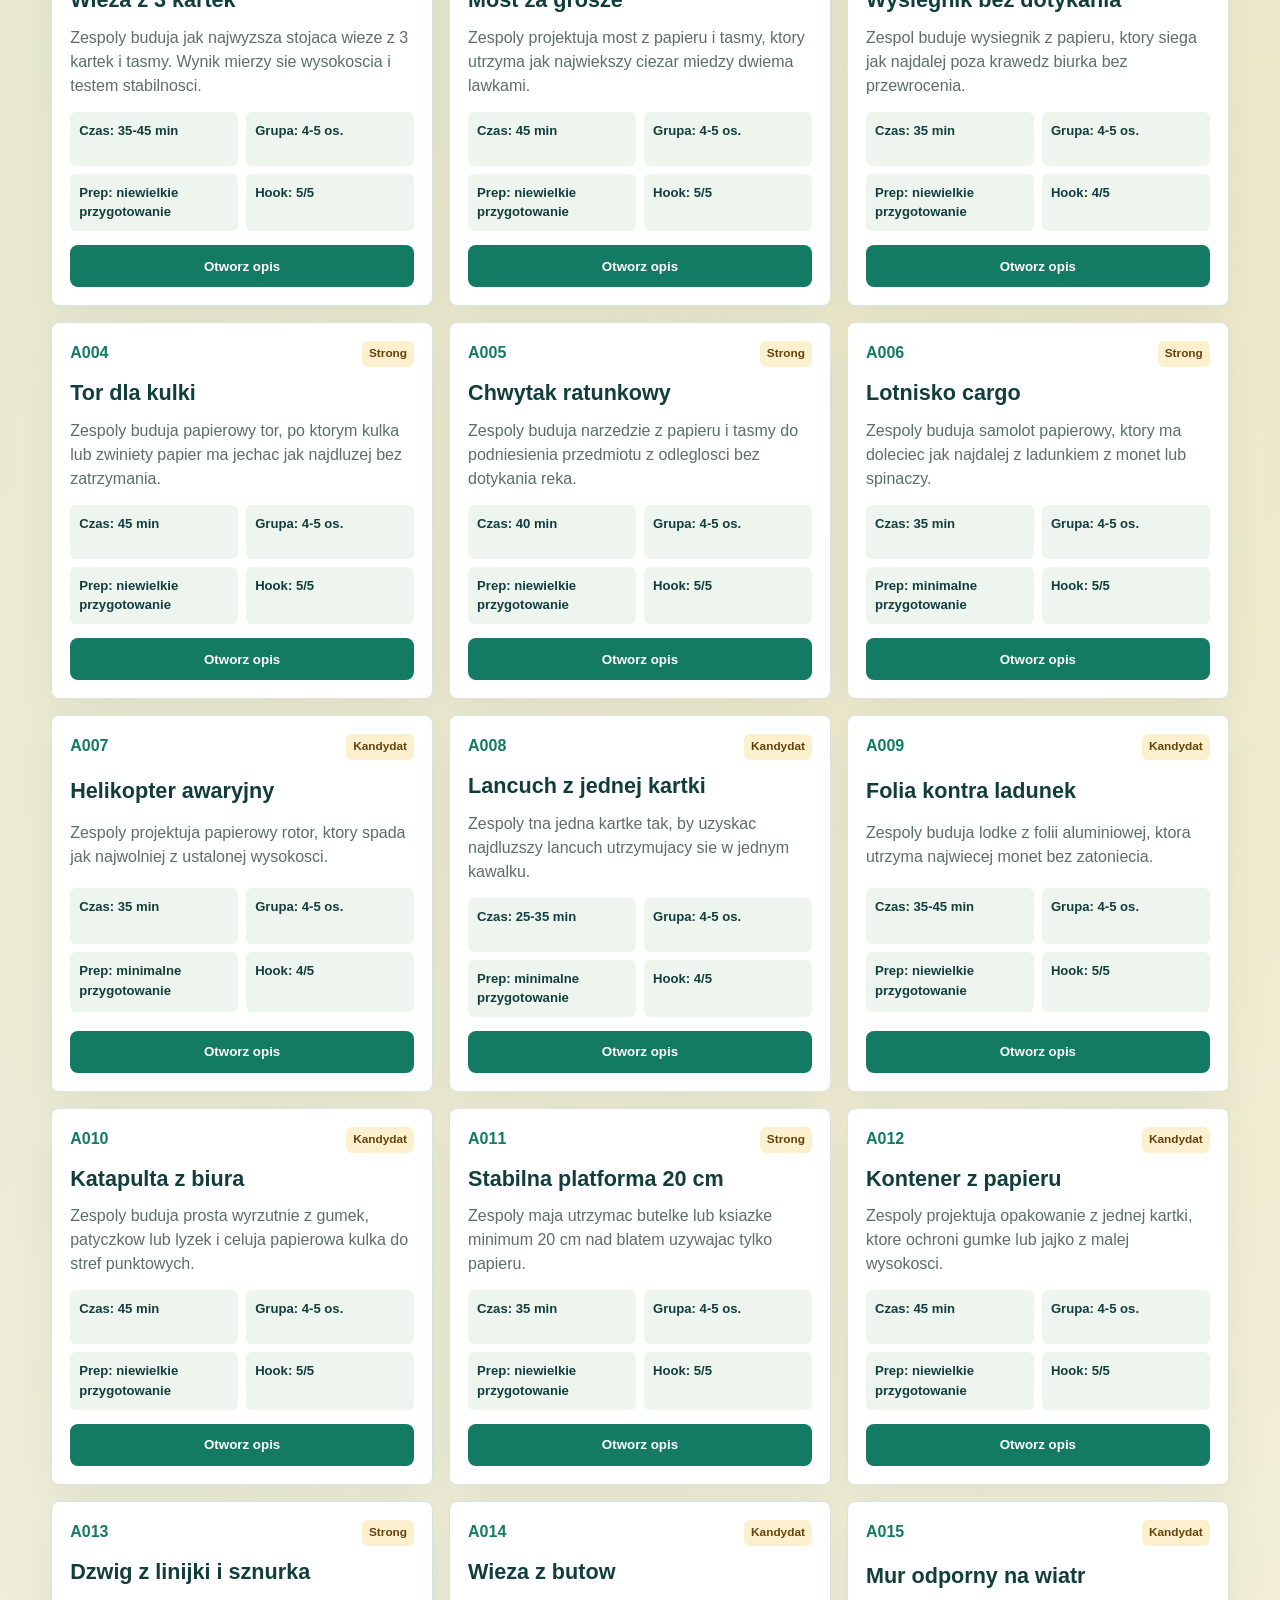
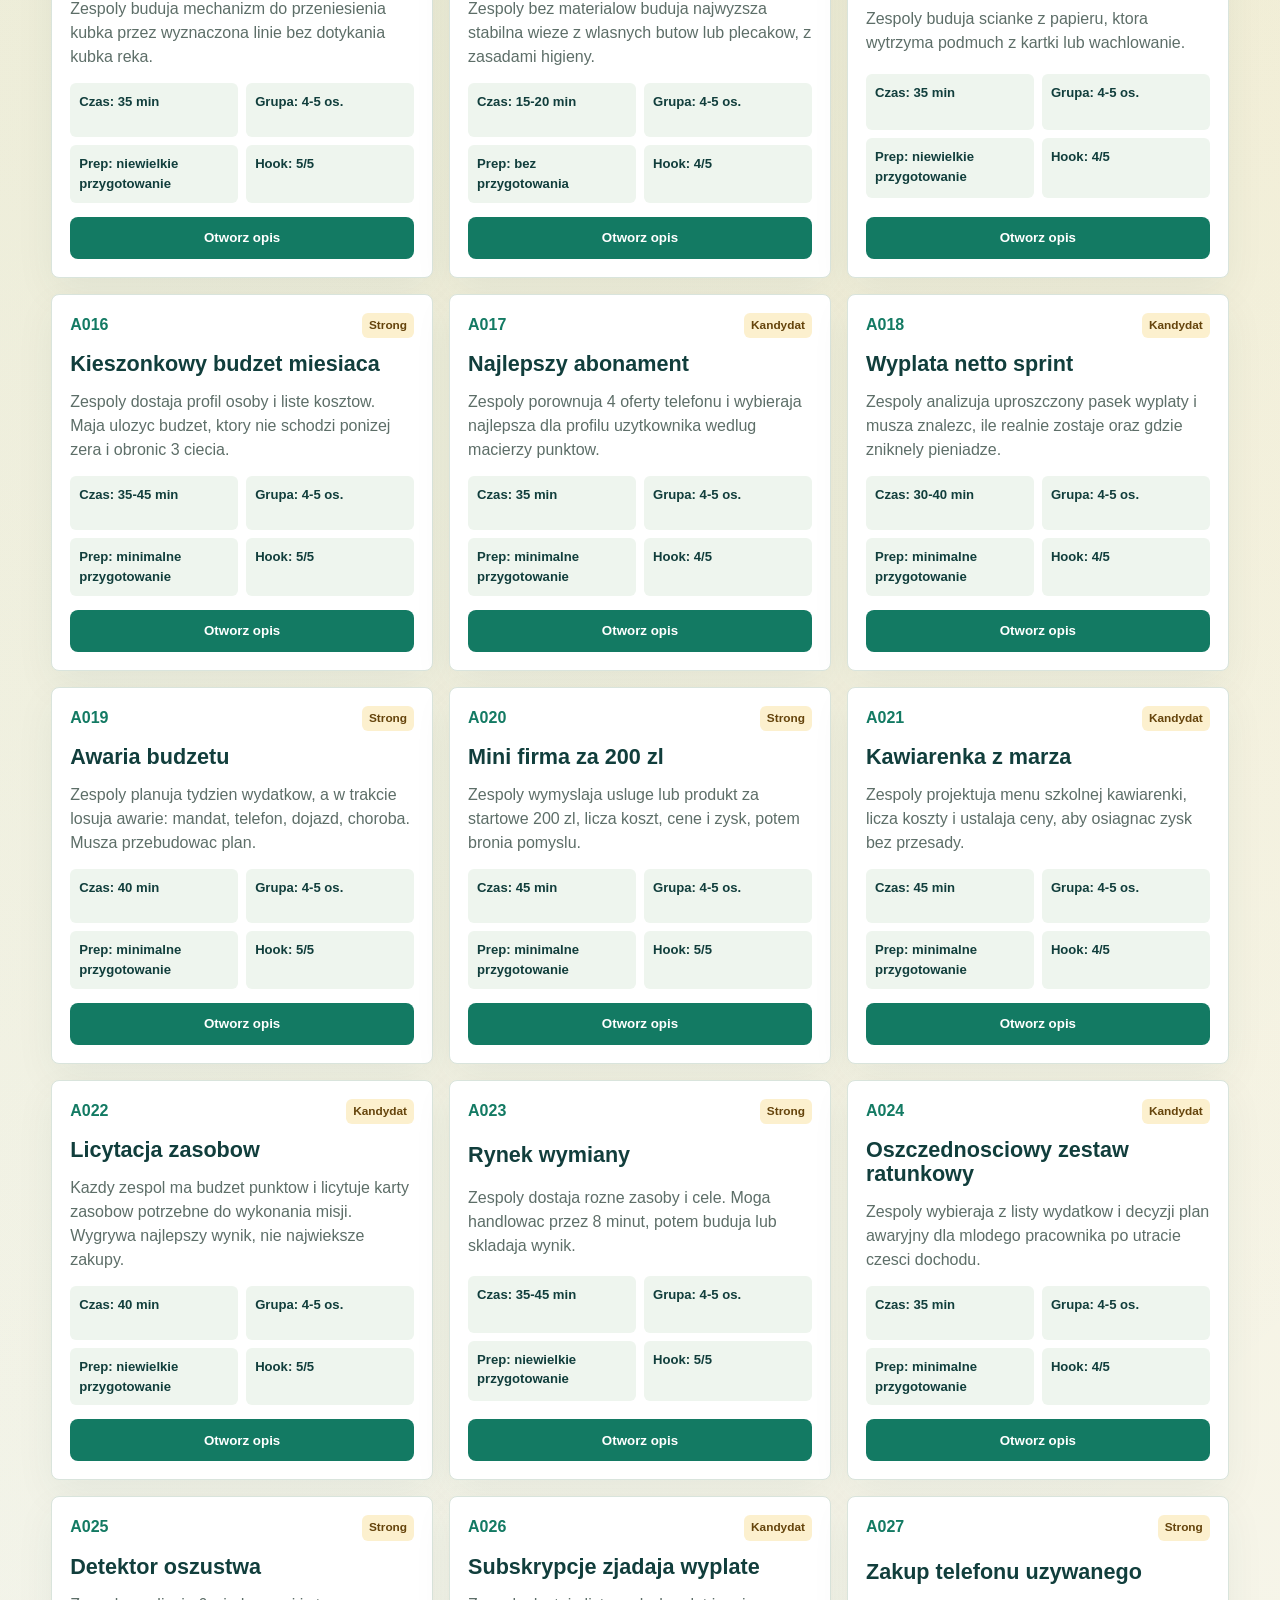
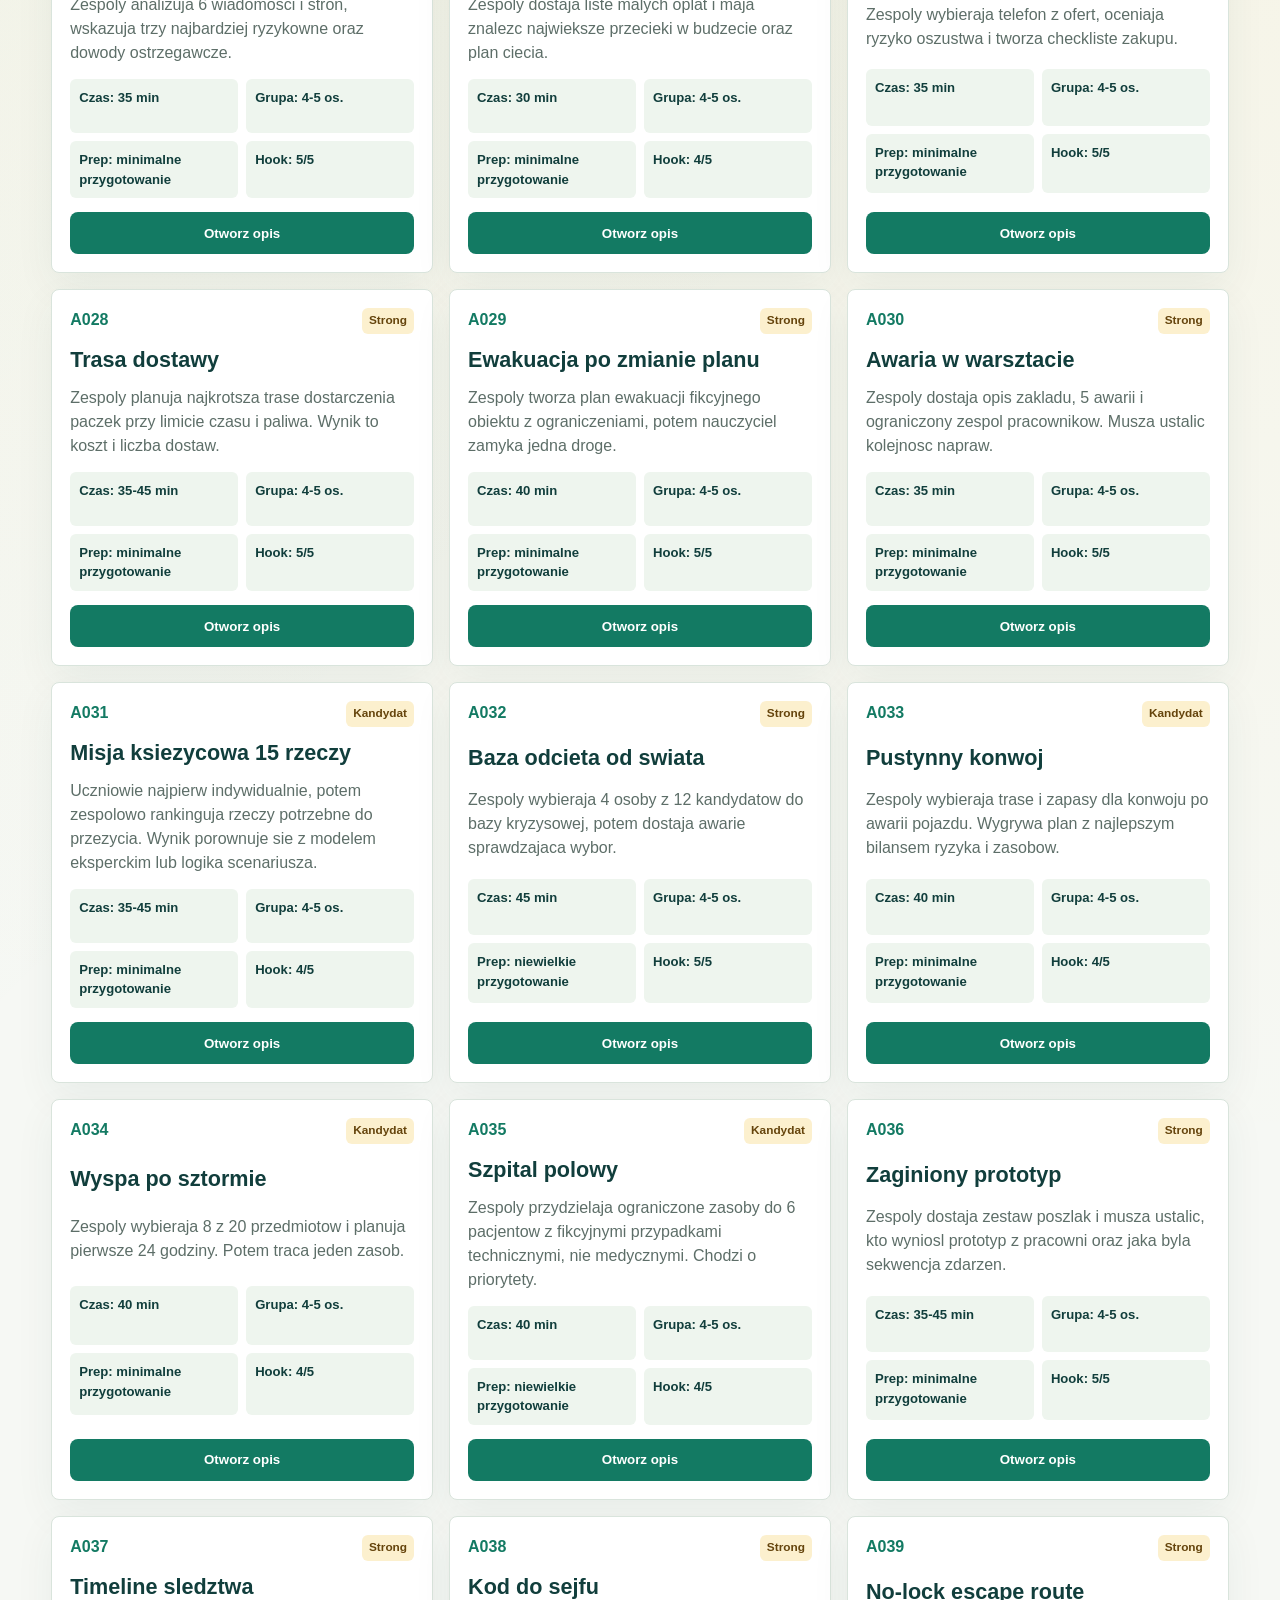
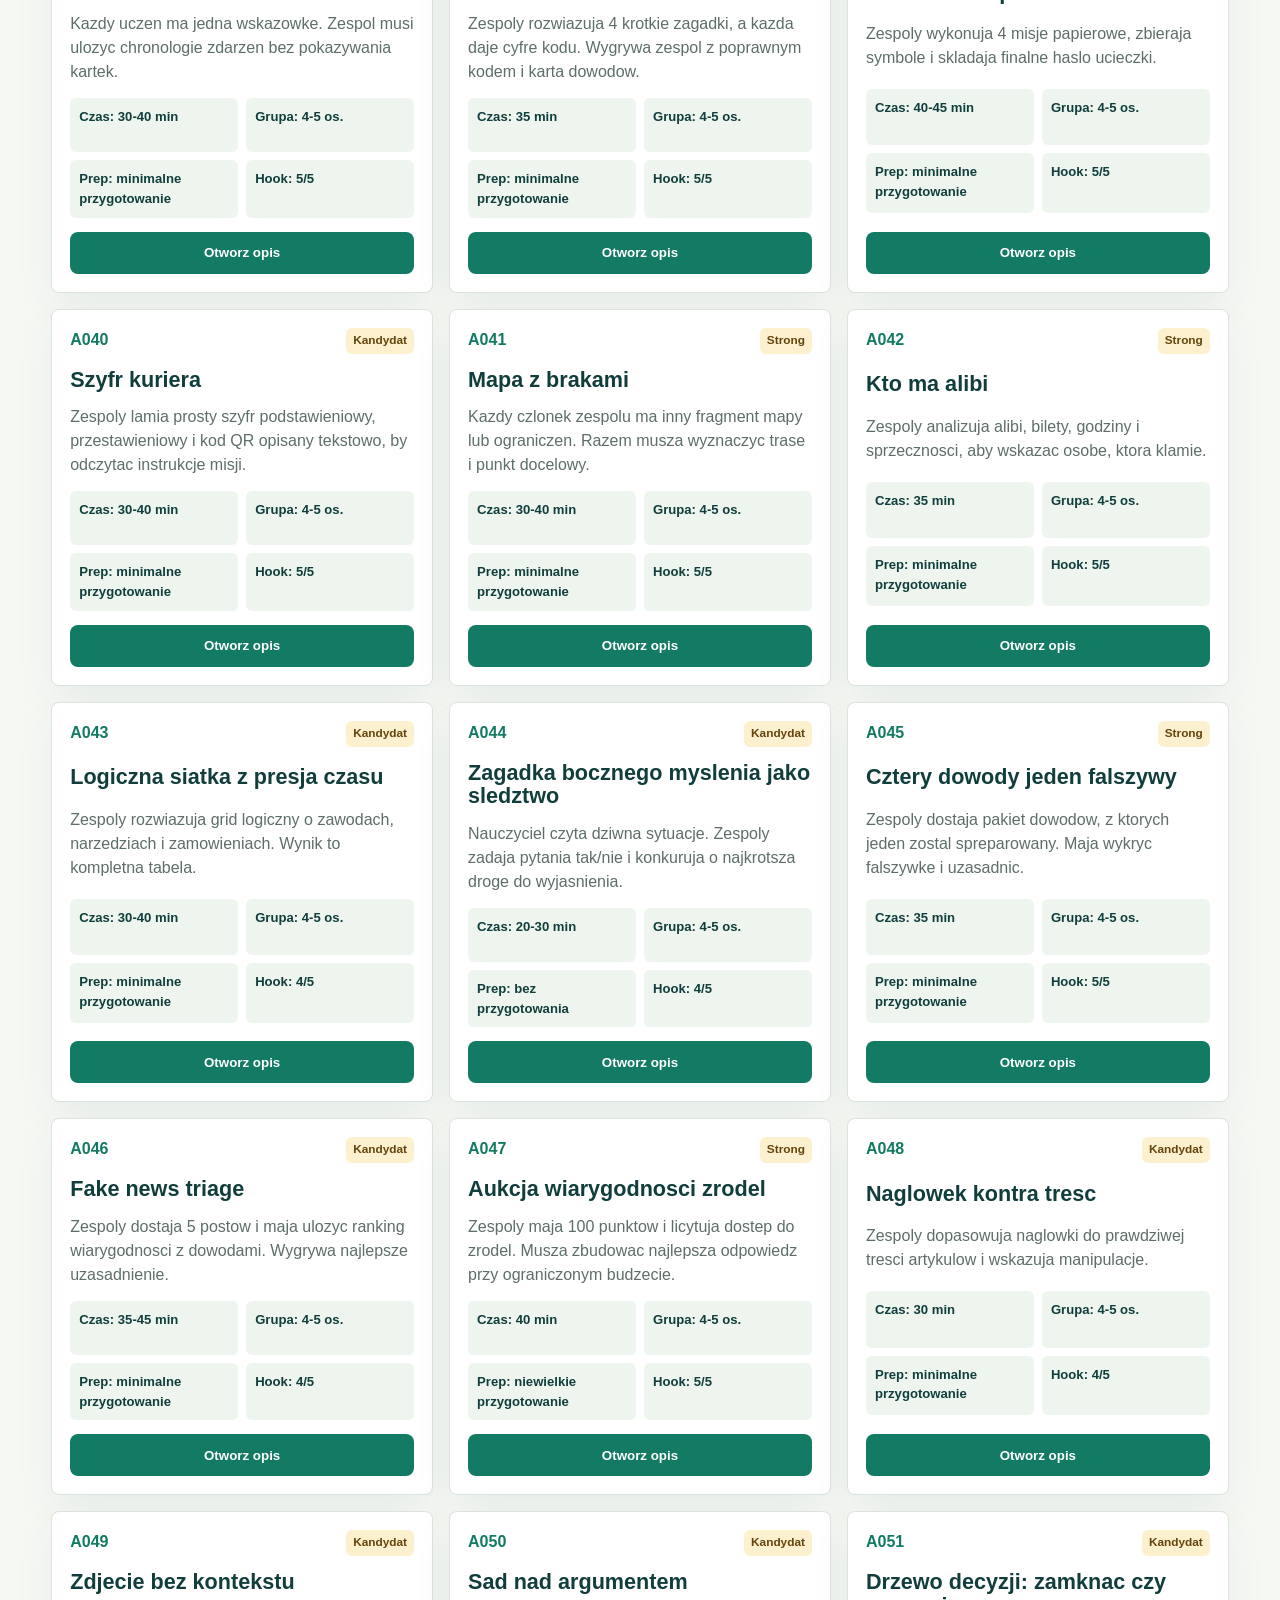
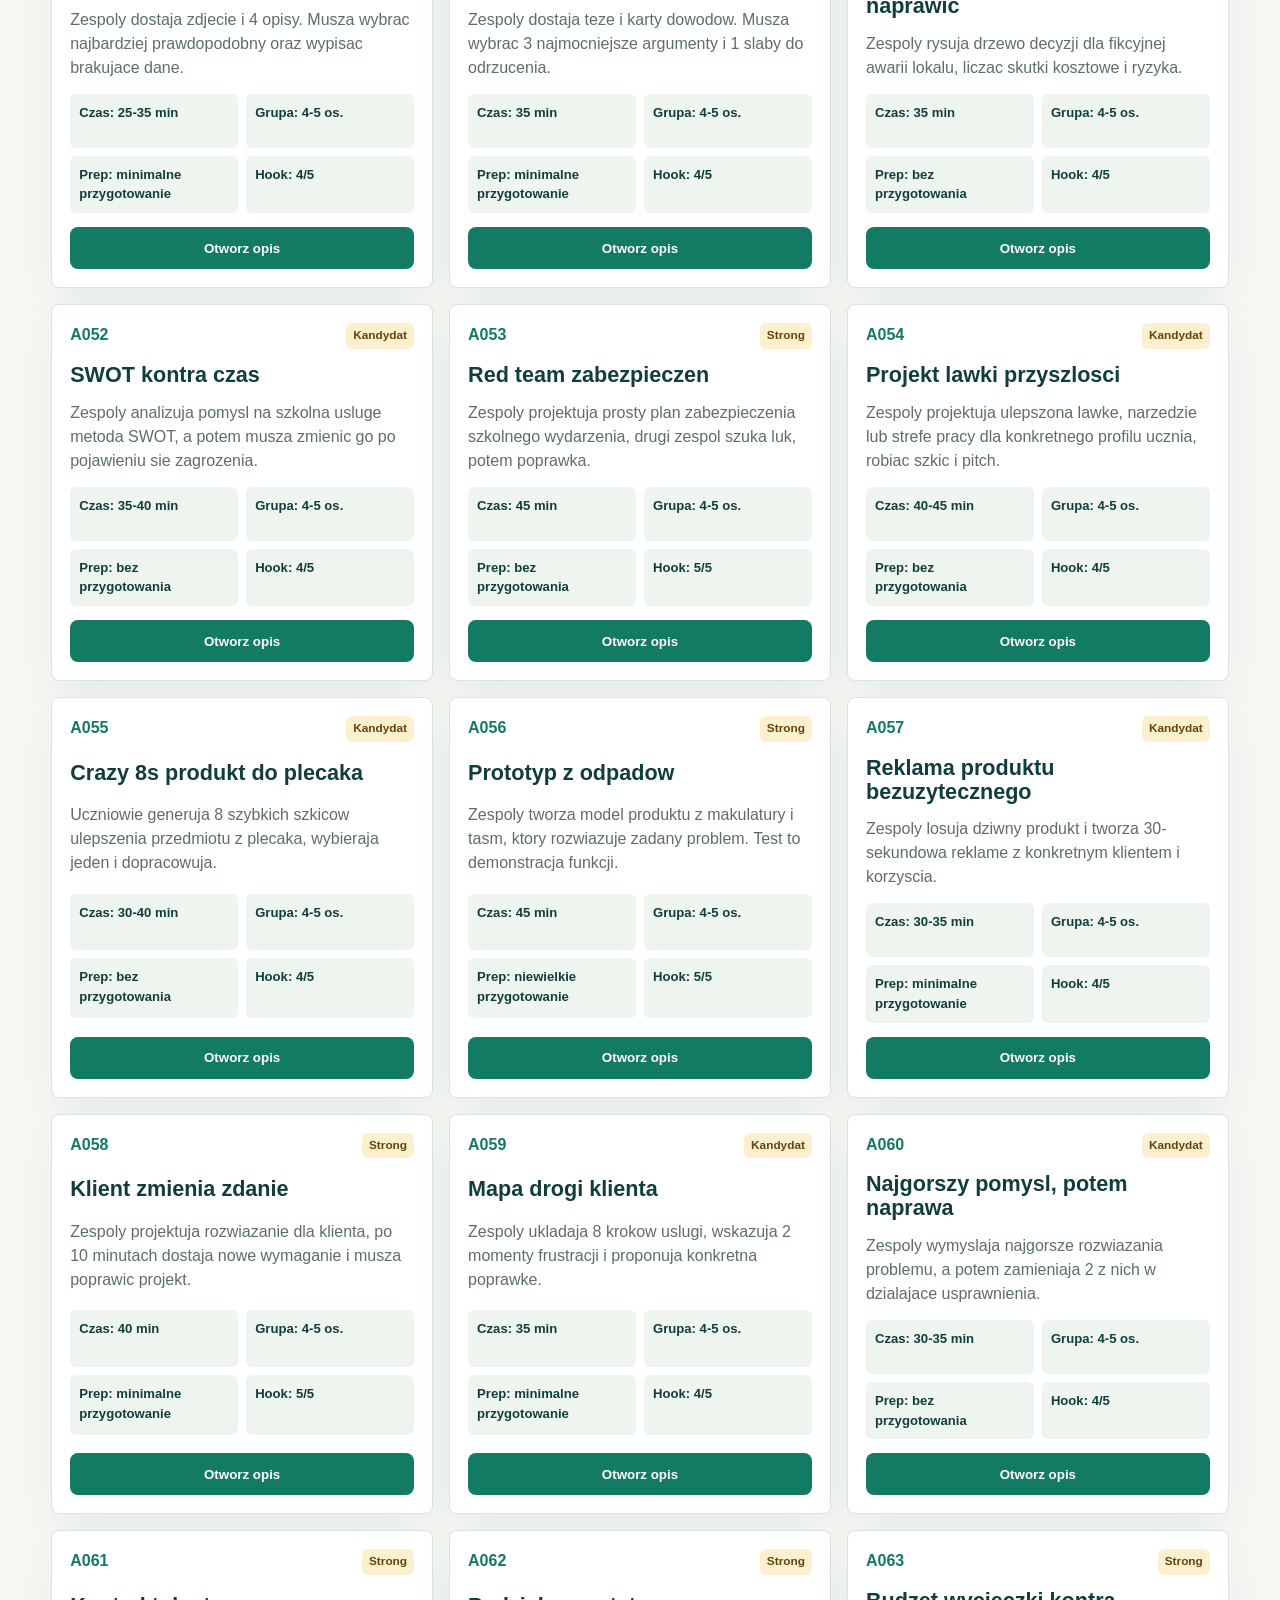
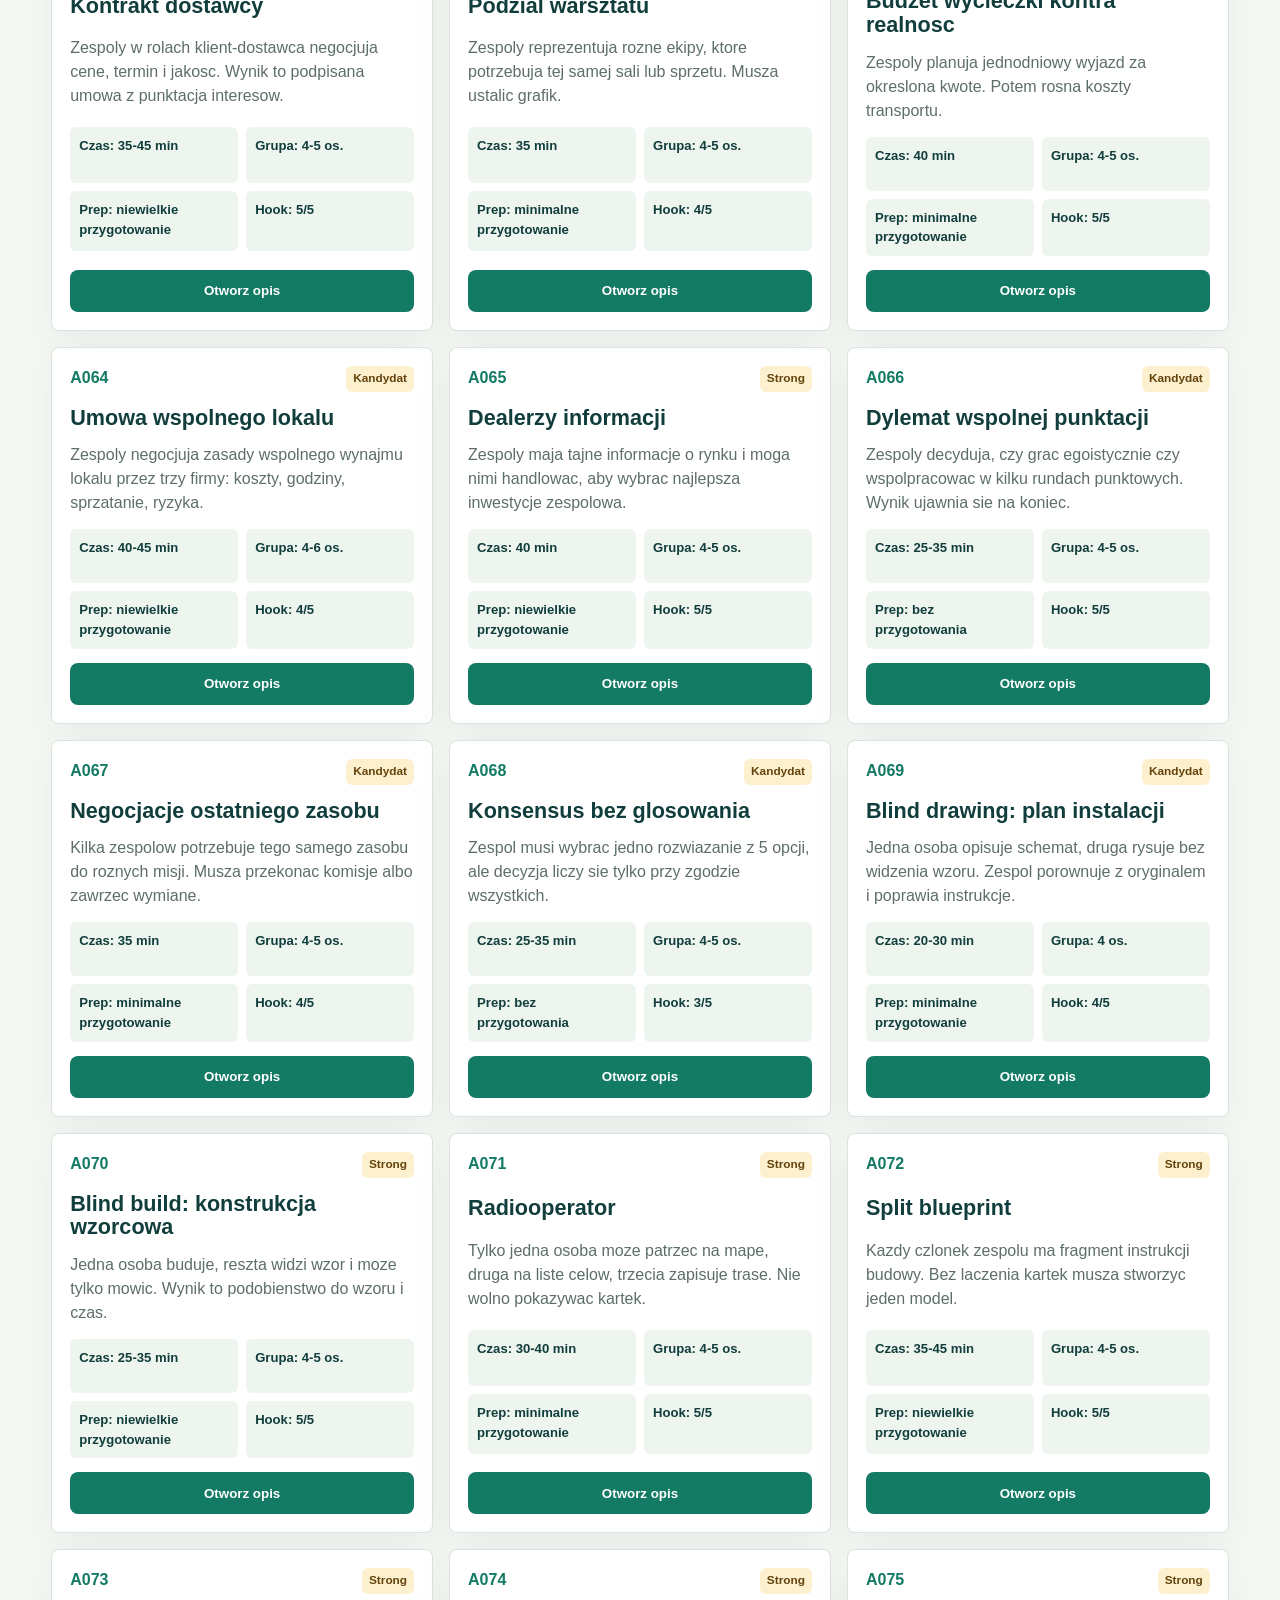
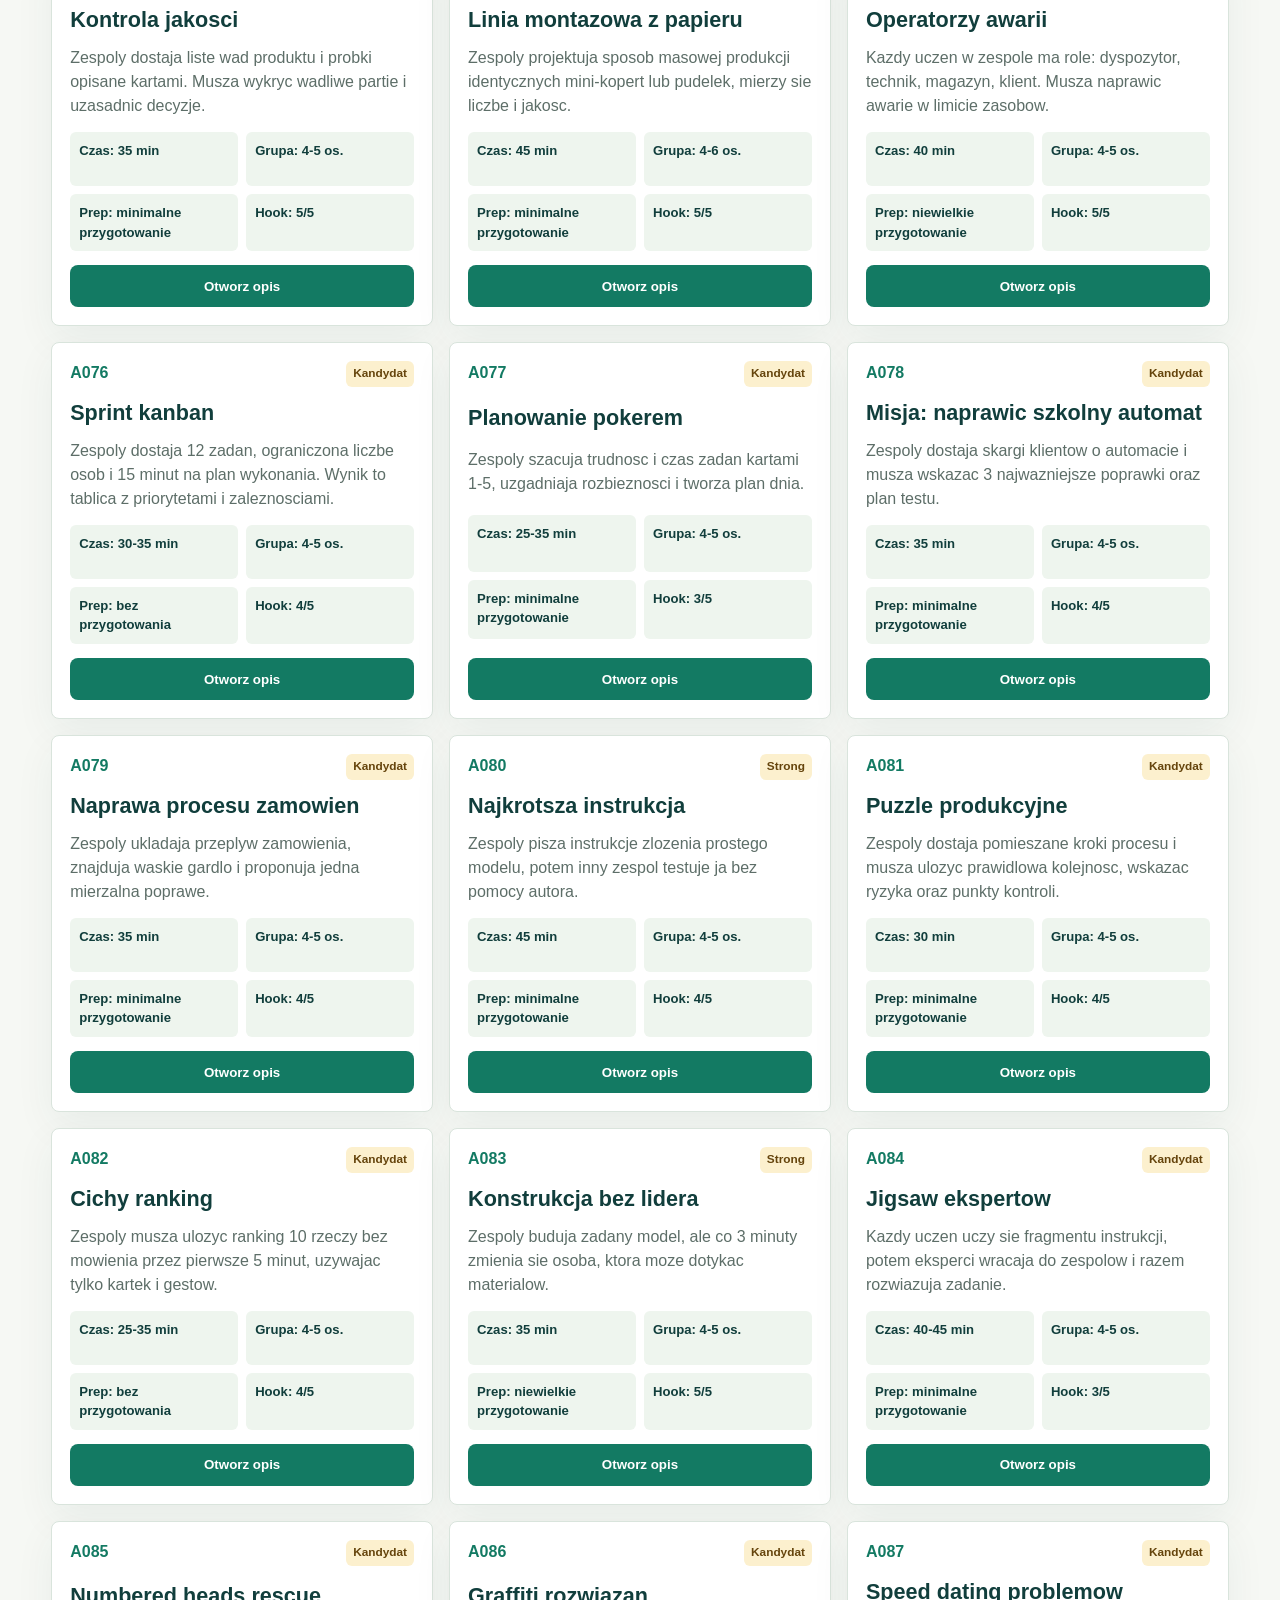
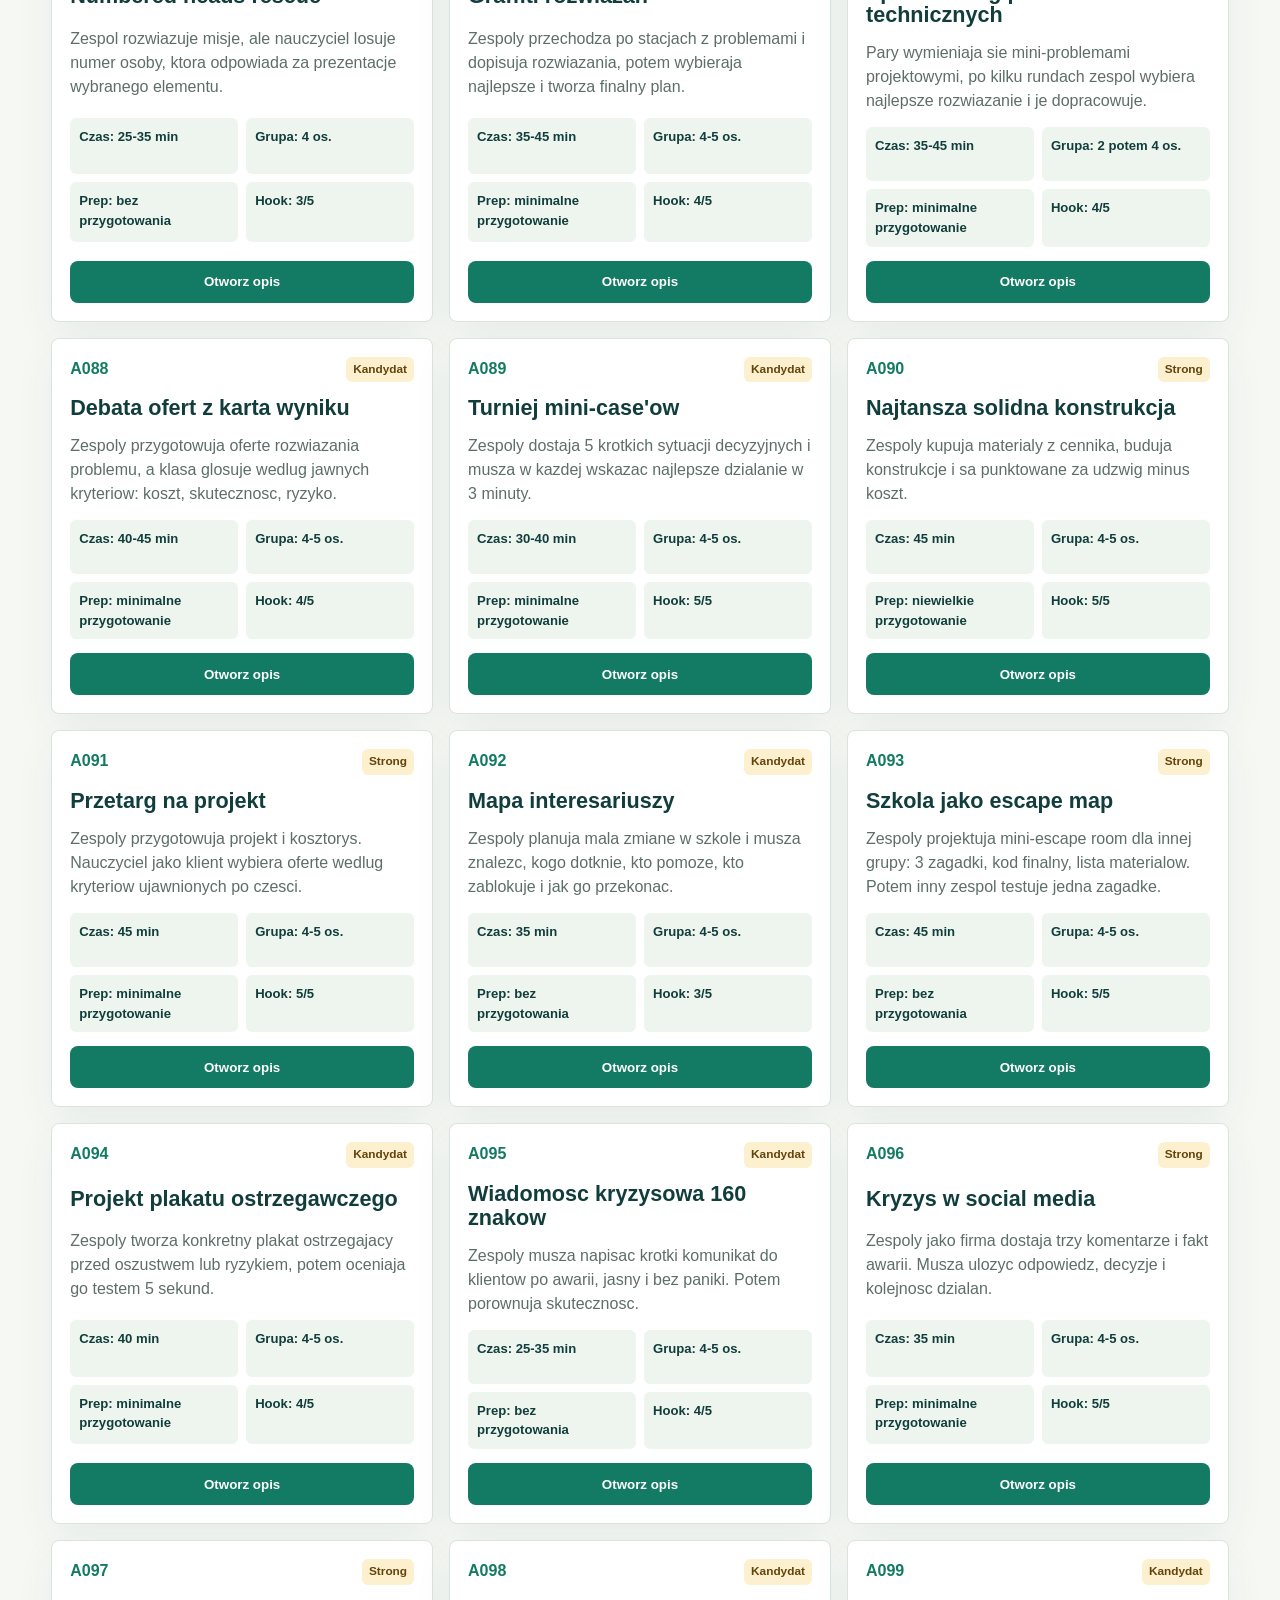
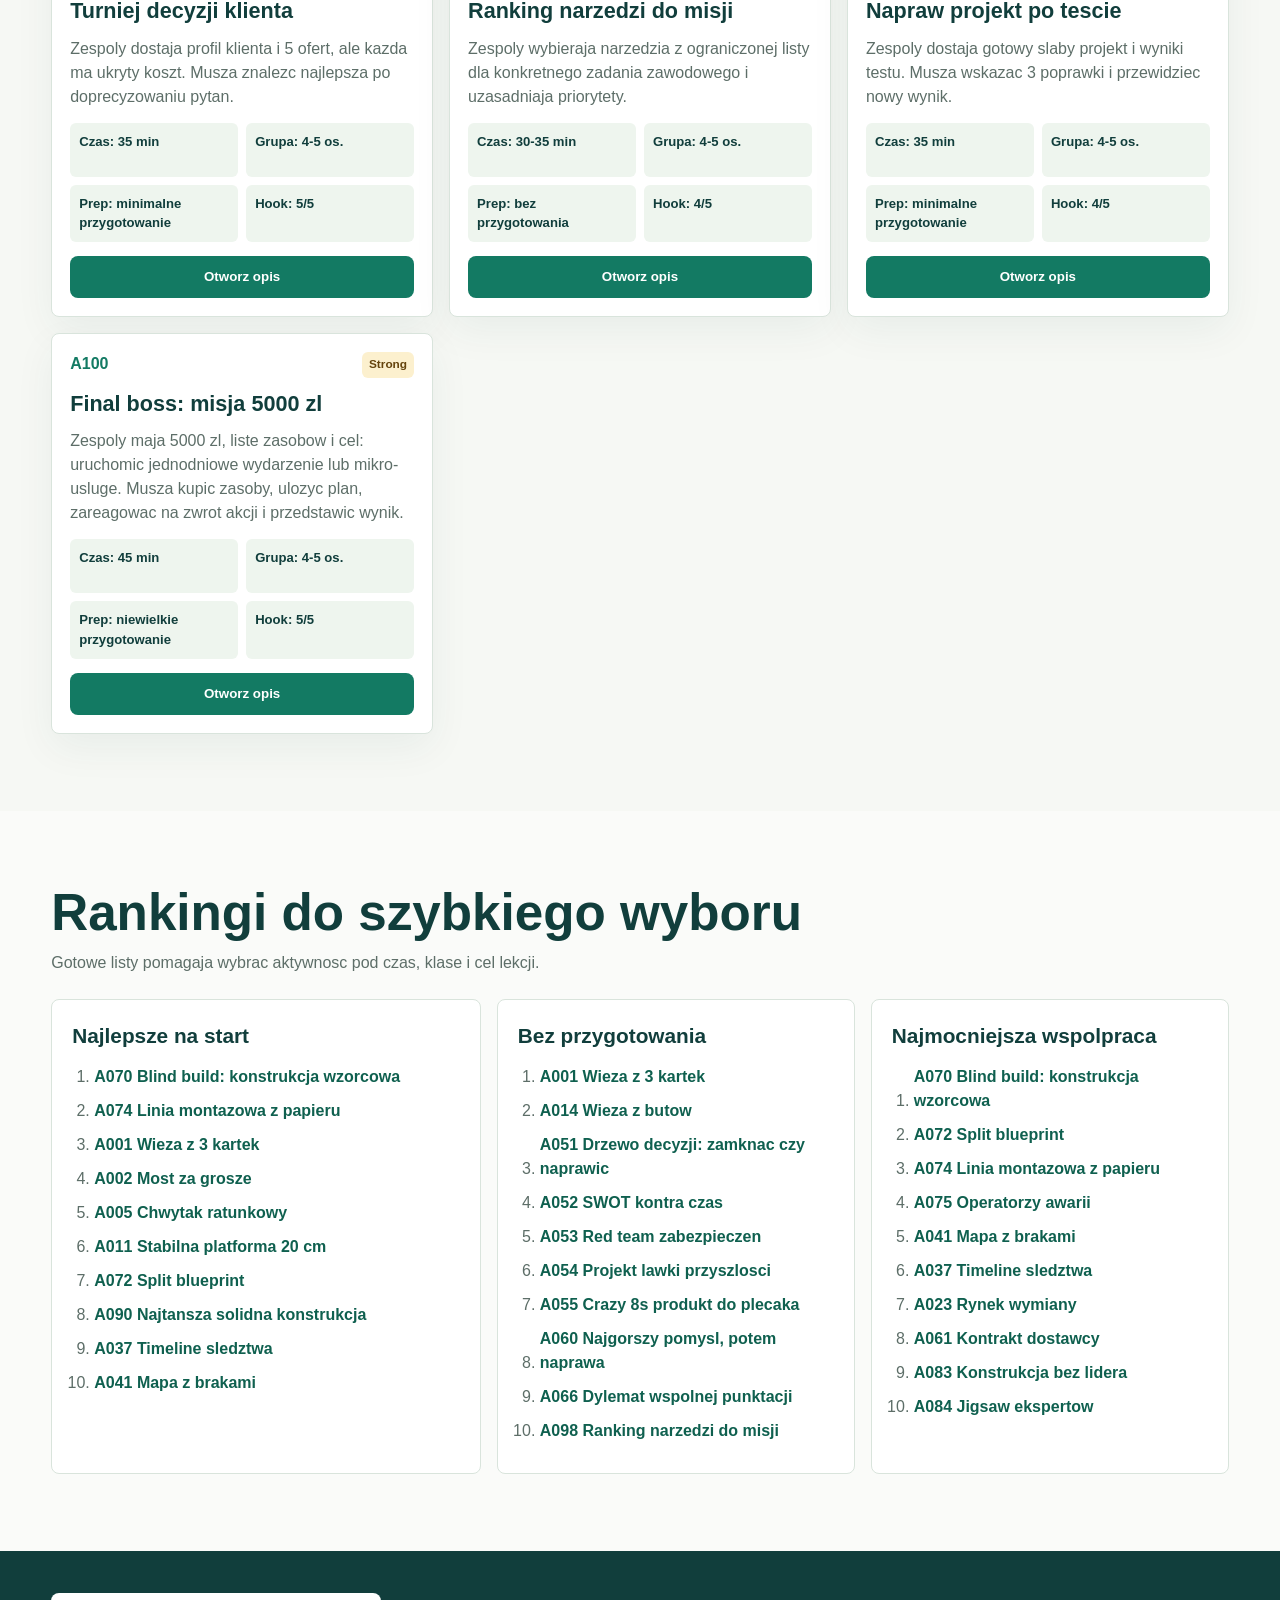
==== commit c1600630: "Rename site to Misje na 45 minut" ====
--- a/index.html
+++ b/index.html
@@ -3,17 +3,17 @@
   <head>
     <meta charset="utf-8" />
     <meta name="viewport" content="width=device-width, initial-scale=1" />
-    <title>Aktywizacja ucznia niezaangazowanego</title>
+    <title>Misje na 45 minut</title>
     <meta
       name="description"
-      content="Katalog 100 aktywnosci na lekcje zastepcze dla szkol ponadpodstawowych."
+      content="Katalog 100 misji i wyzwan na lekcje zastepcze dla szkol ponadpodstawowych."
     />
     <link rel="icon" href="assets/logos/aktywizacja-logo.svg" type="image/svg+xml" />
     <link rel="stylesheet" href="styles.css" />
   </head>
   <body>
     <header class="topbar">
-      <a class="brand" href="#start" aria-label="Aktywizacja ucznia niezaangazowanego">
+      <a class="brand" href="#start" aria-label="Misje na 45 minut">
         <img src="assets/logos/aktywizacja-logo.svg" alt="" />
       </a>
       <nav class="nav" aria-label="Glowne sekcje">
@@ -27,9 +27,9 @@
       <section class="hero">
         <div class="hero-copy">
           <p class="eyebrow">Biblioteka lekcji zastepczych</p>
-          <h1>100 misji, ktore da sie poprowadzic od razu.</h1>
+          <h1>Misje na 45 minut</h1>
           <p class="hero-lead">
-            Konkretne aktywnosci dla klas, ktore nie chca kolejnego szkolnego cwiczenia.
+            Wyzwania, konstrukcje, sledztwa i decyzje, ktore maja jasny wynik.
           </p>
           <div class="hero-actions">
             <a class="button primary" href="#katalog">Przejdz do katalogu</a>
@@ -157,8 +157,8 @@
     <footer class="footer">
       <div class="footer-inner">
         <div>
-          <img class="footer-project-logo" src="assets/logos/aktywizacja-logo.svg" alt="Aktywizacja ucznia niezaangazowanego" />
-          <p>Katalog aktywnosci na lekcje zastepcze dla szkol ponadpodstawowych.</p>
+          <img class="footer-project-logo" src="assets/logos/aktywizacja-logo.svg" alt="Misje na 45 minut" />
+          <p>Katalog misji i wyzwan na lekcje zastepcze dla szkol ponadpodstawowych.</p>
         </div>
         <div class="footer-logos" aria-label="Logotypy COVE Polska">
           <img src="assets/logos/cove-polska.png" alt="COVE Polska" />
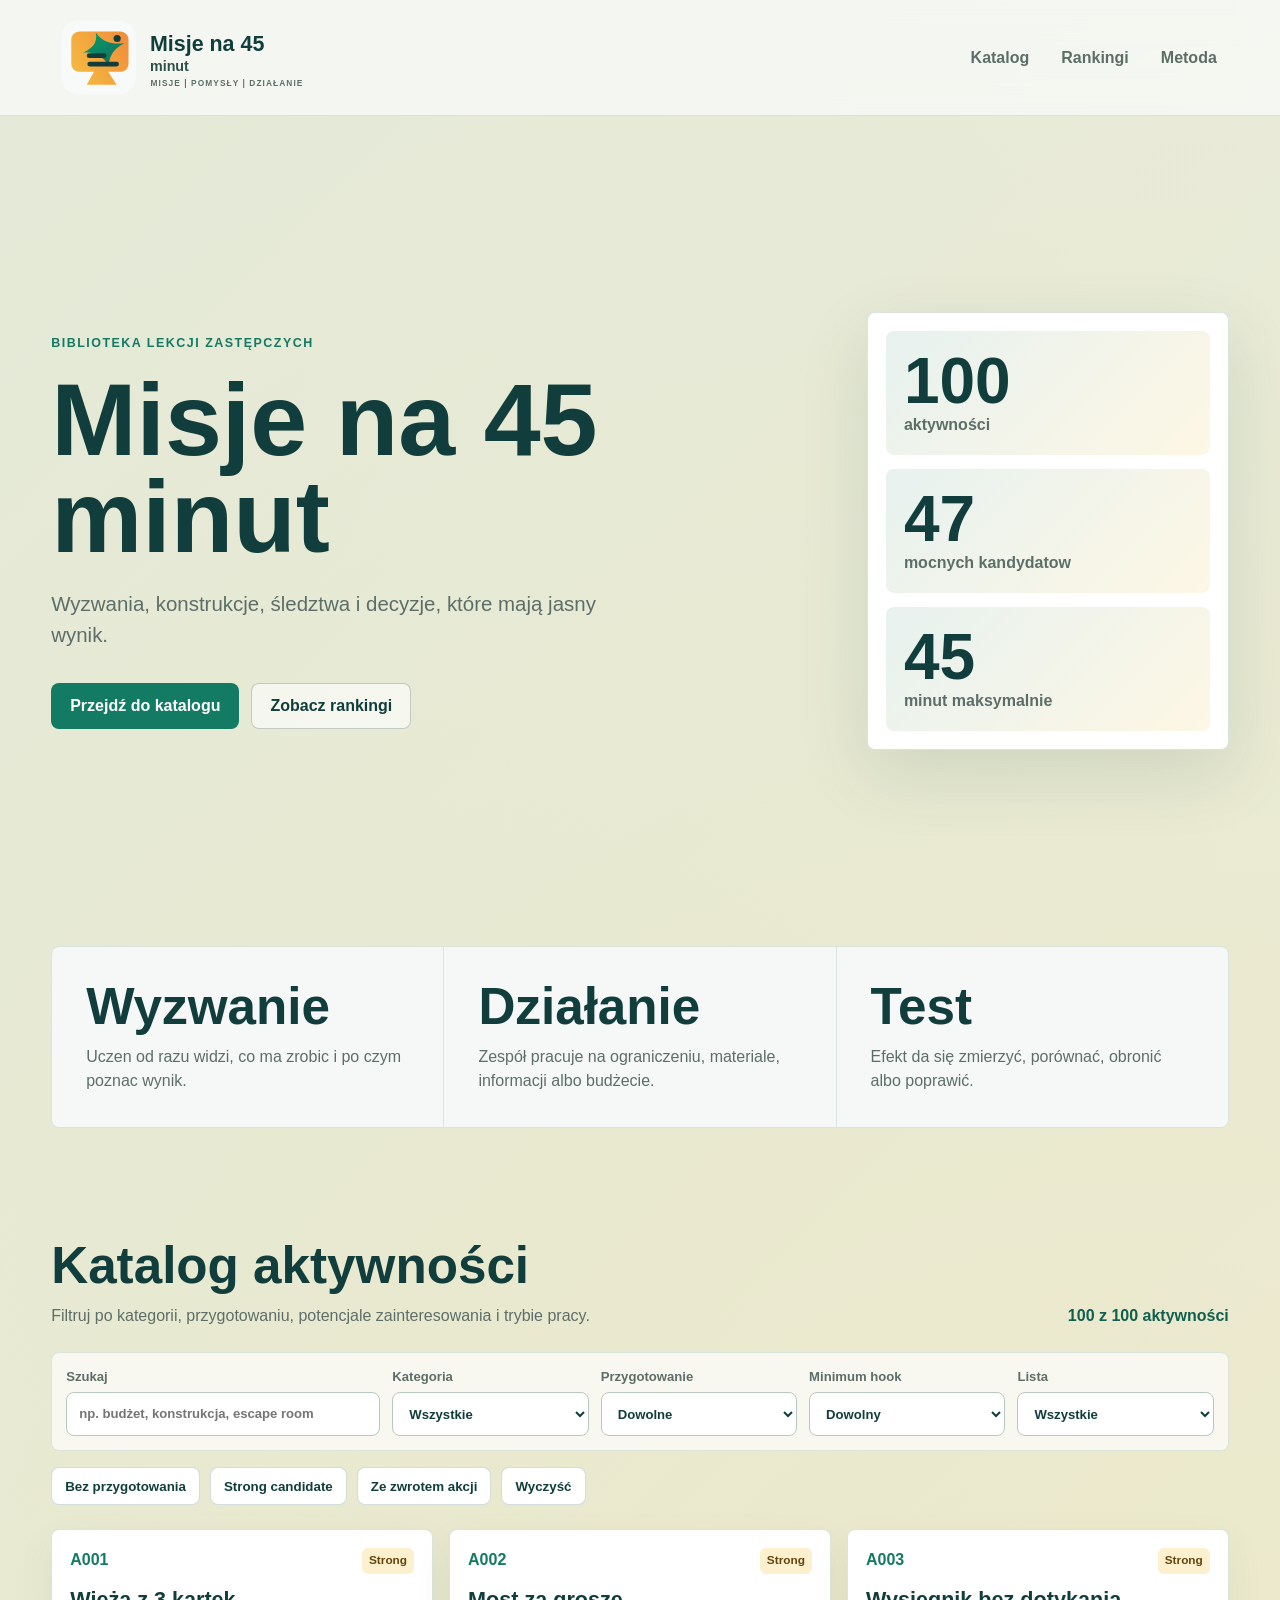
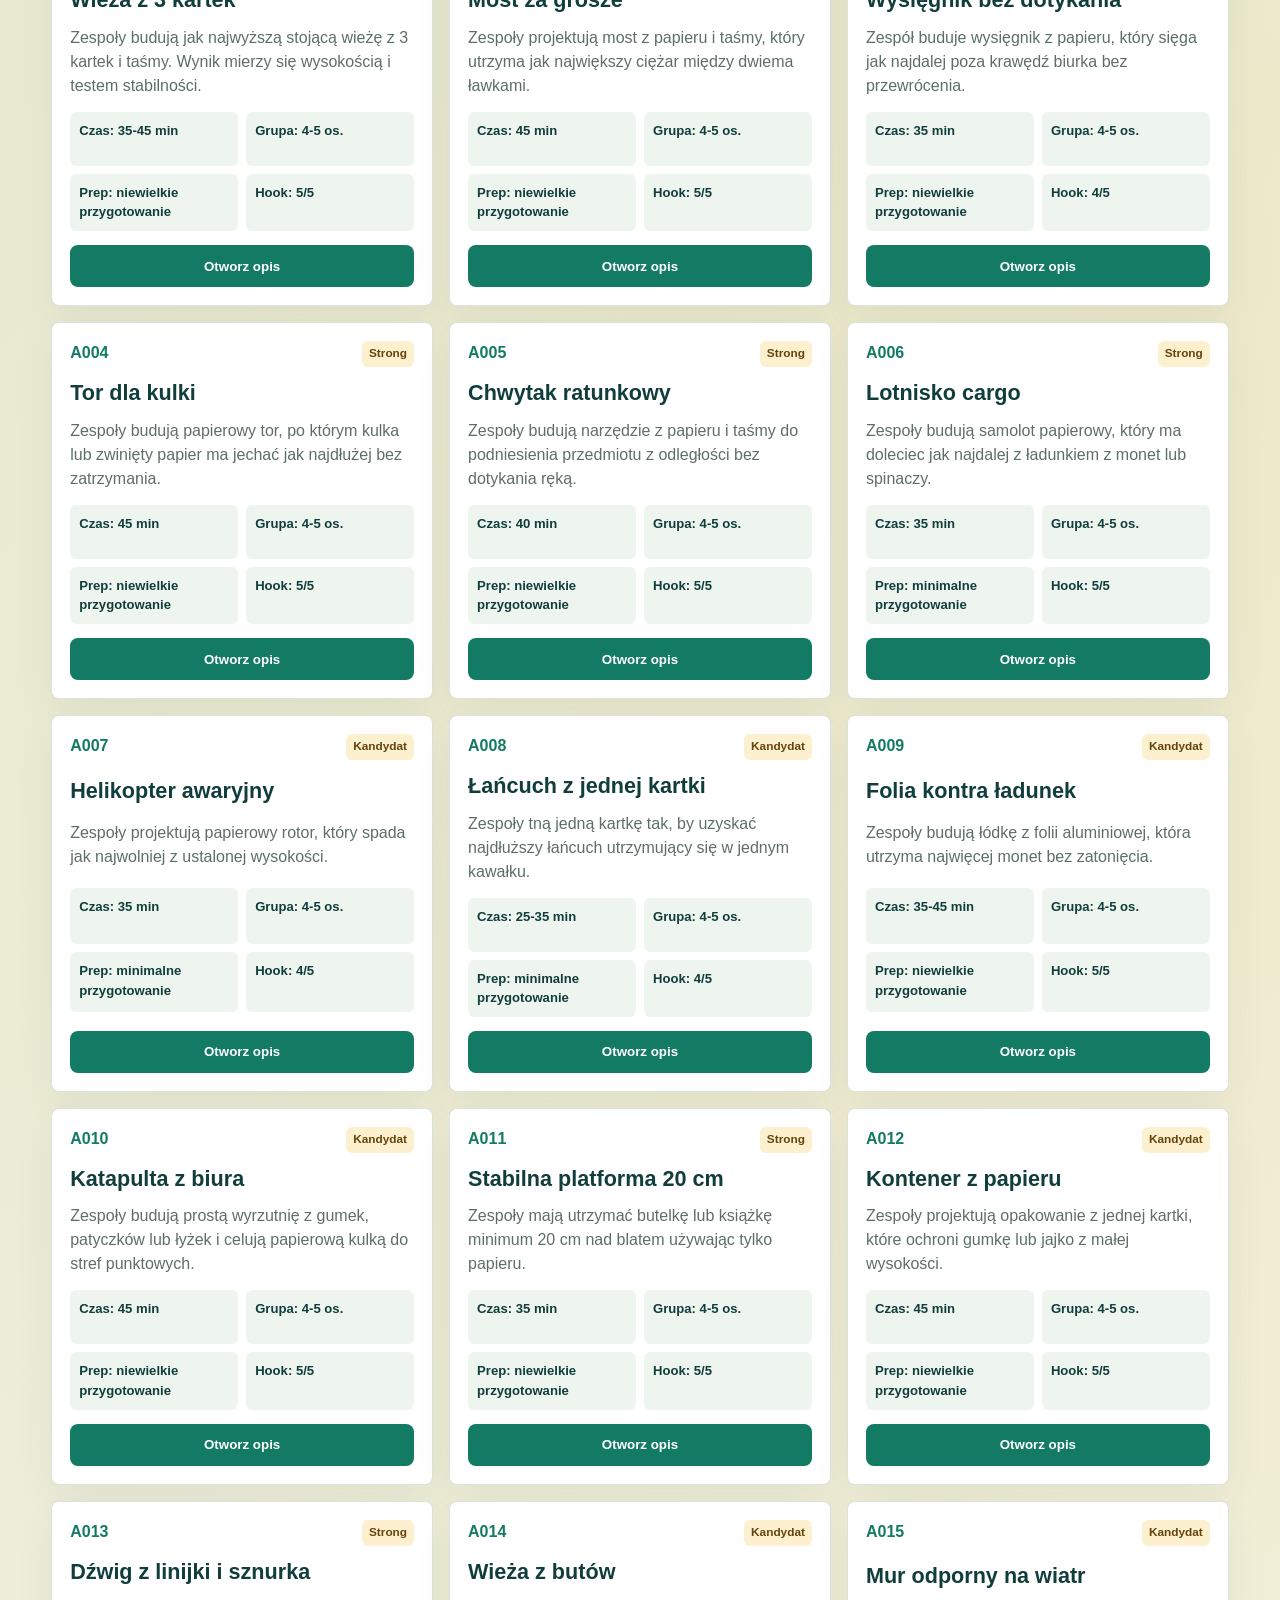
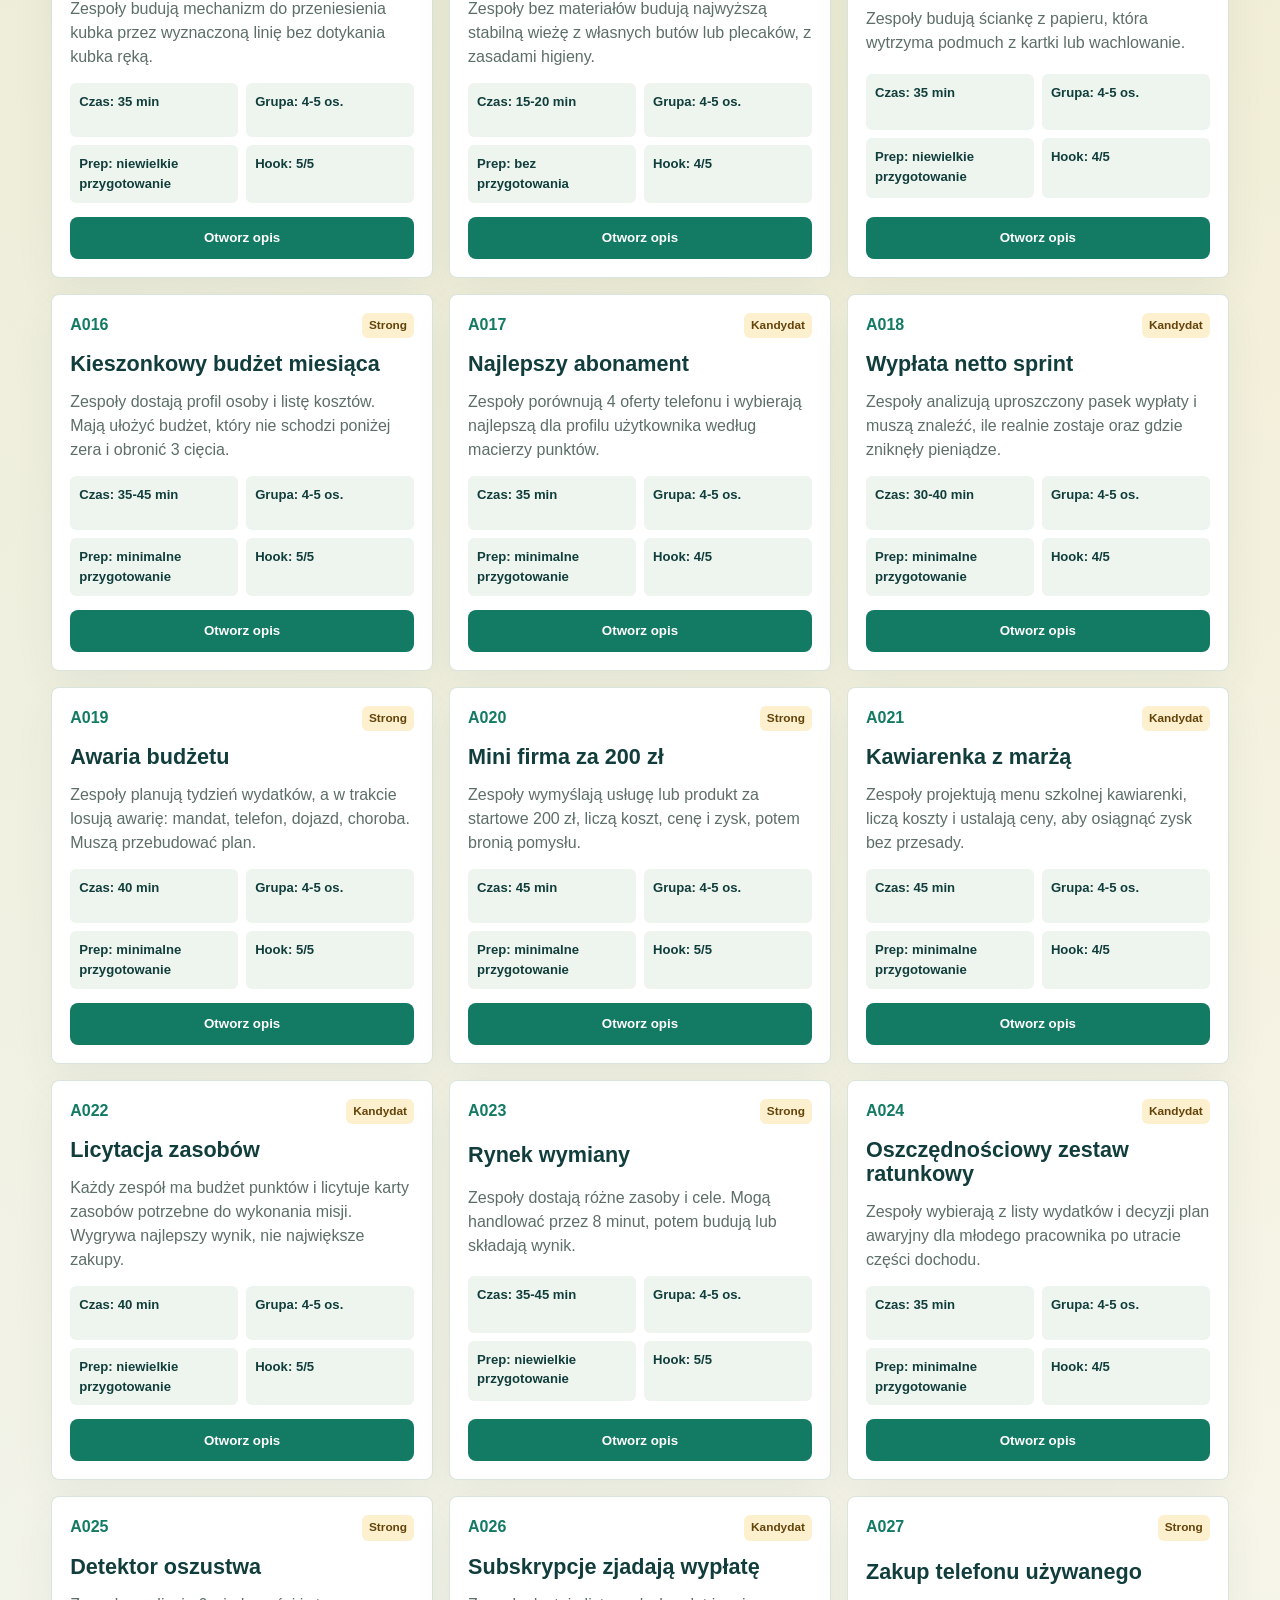
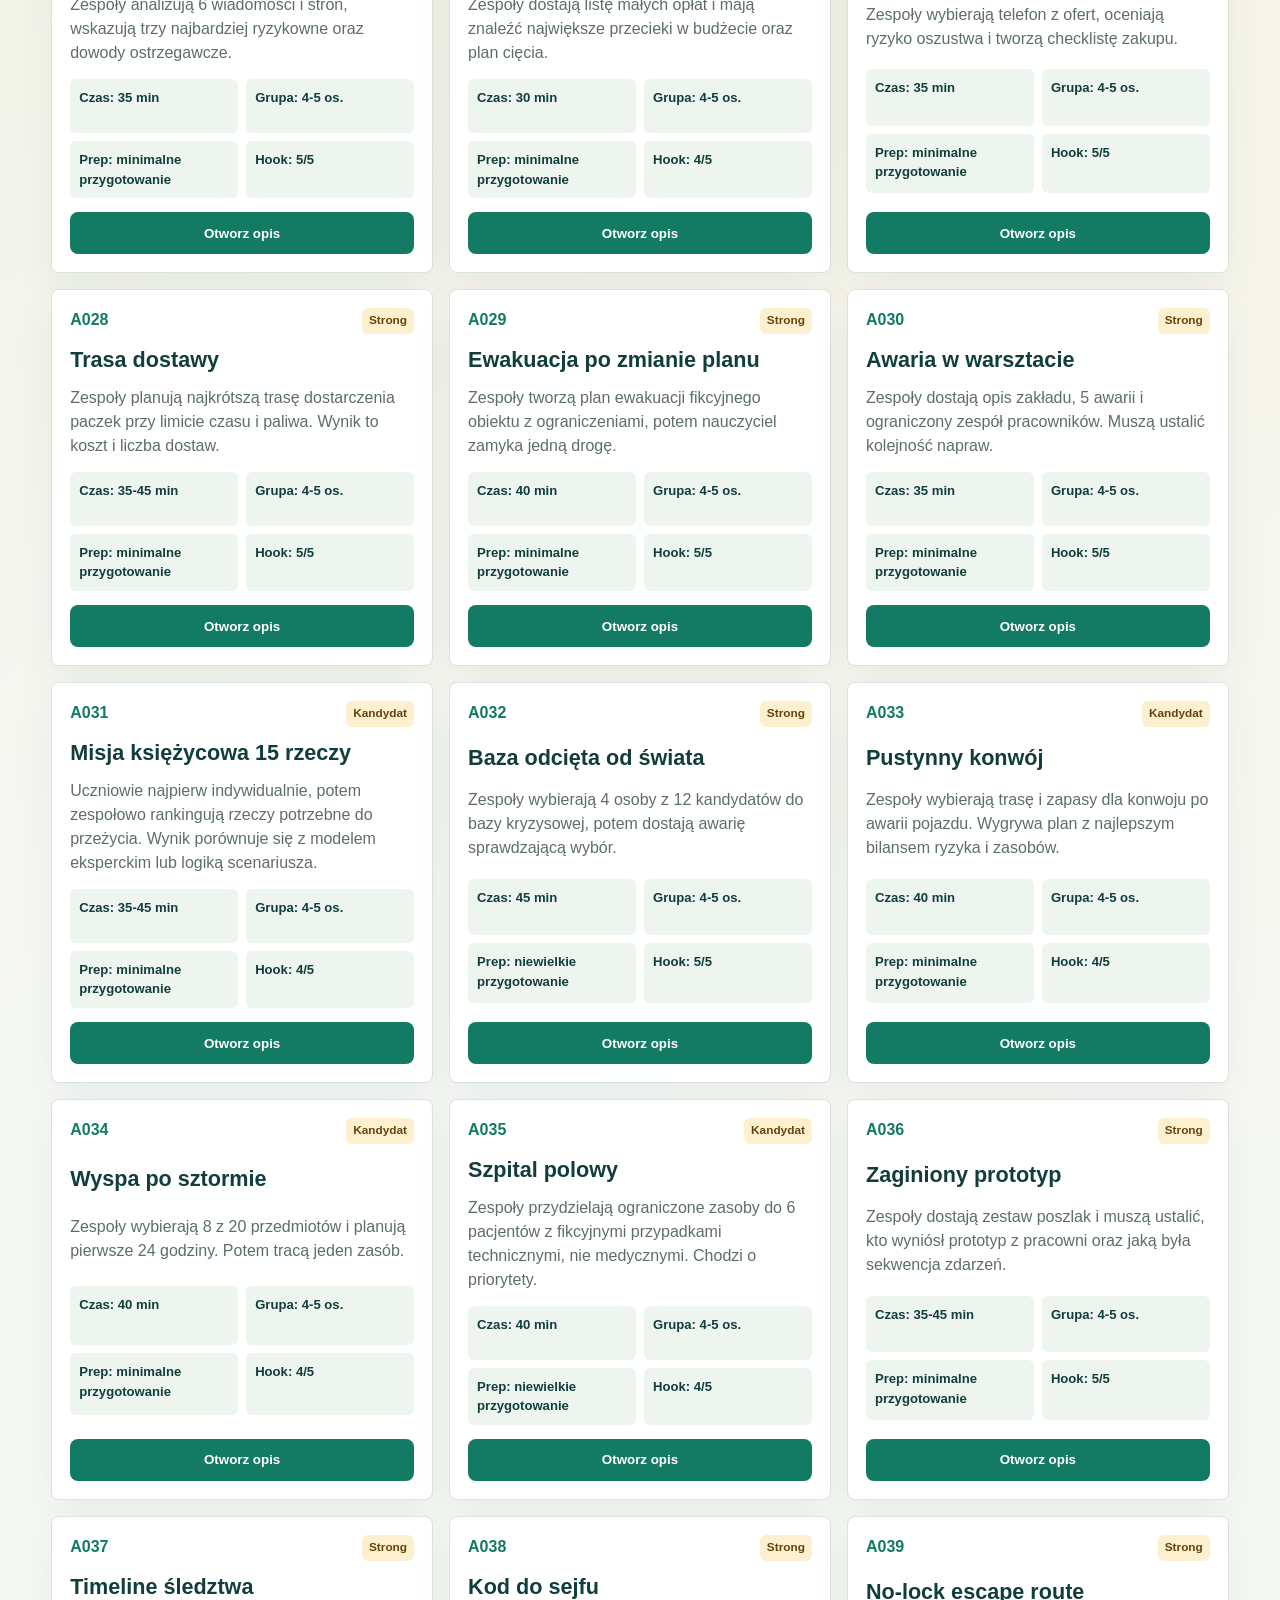
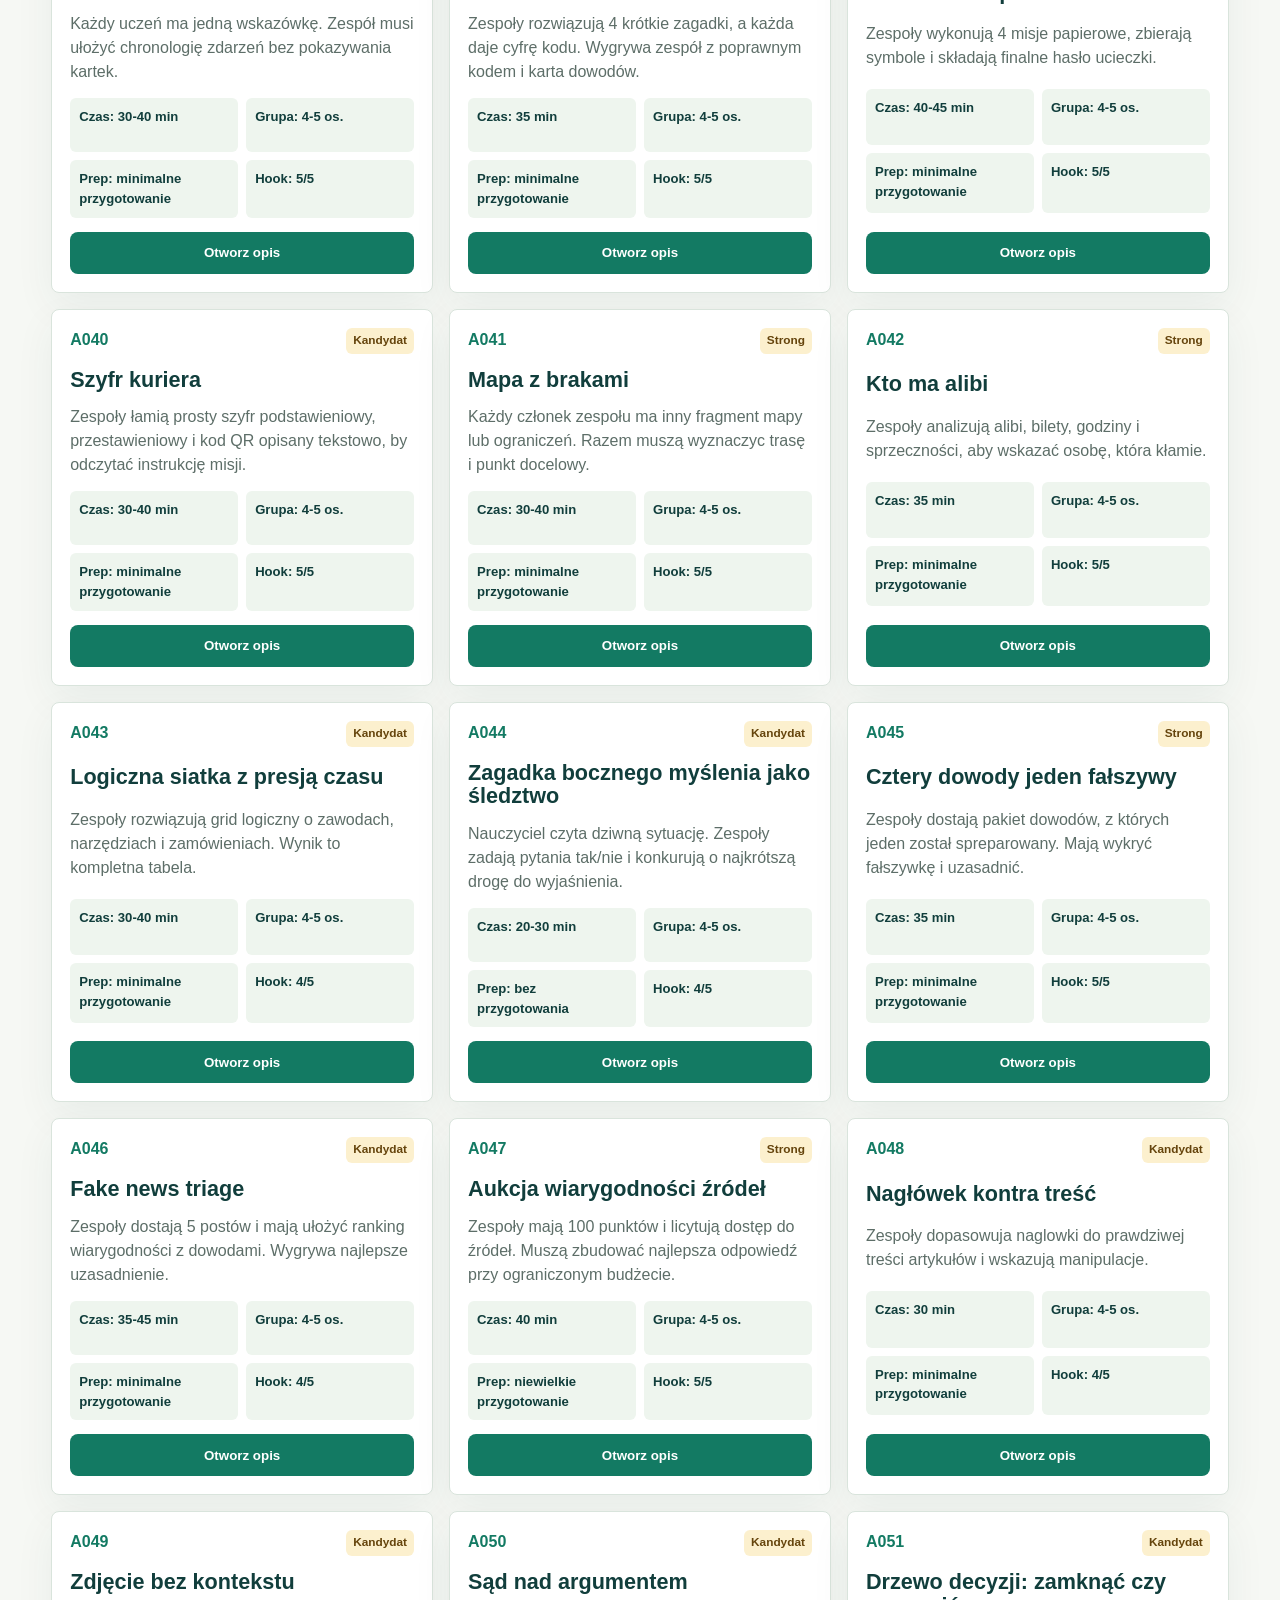
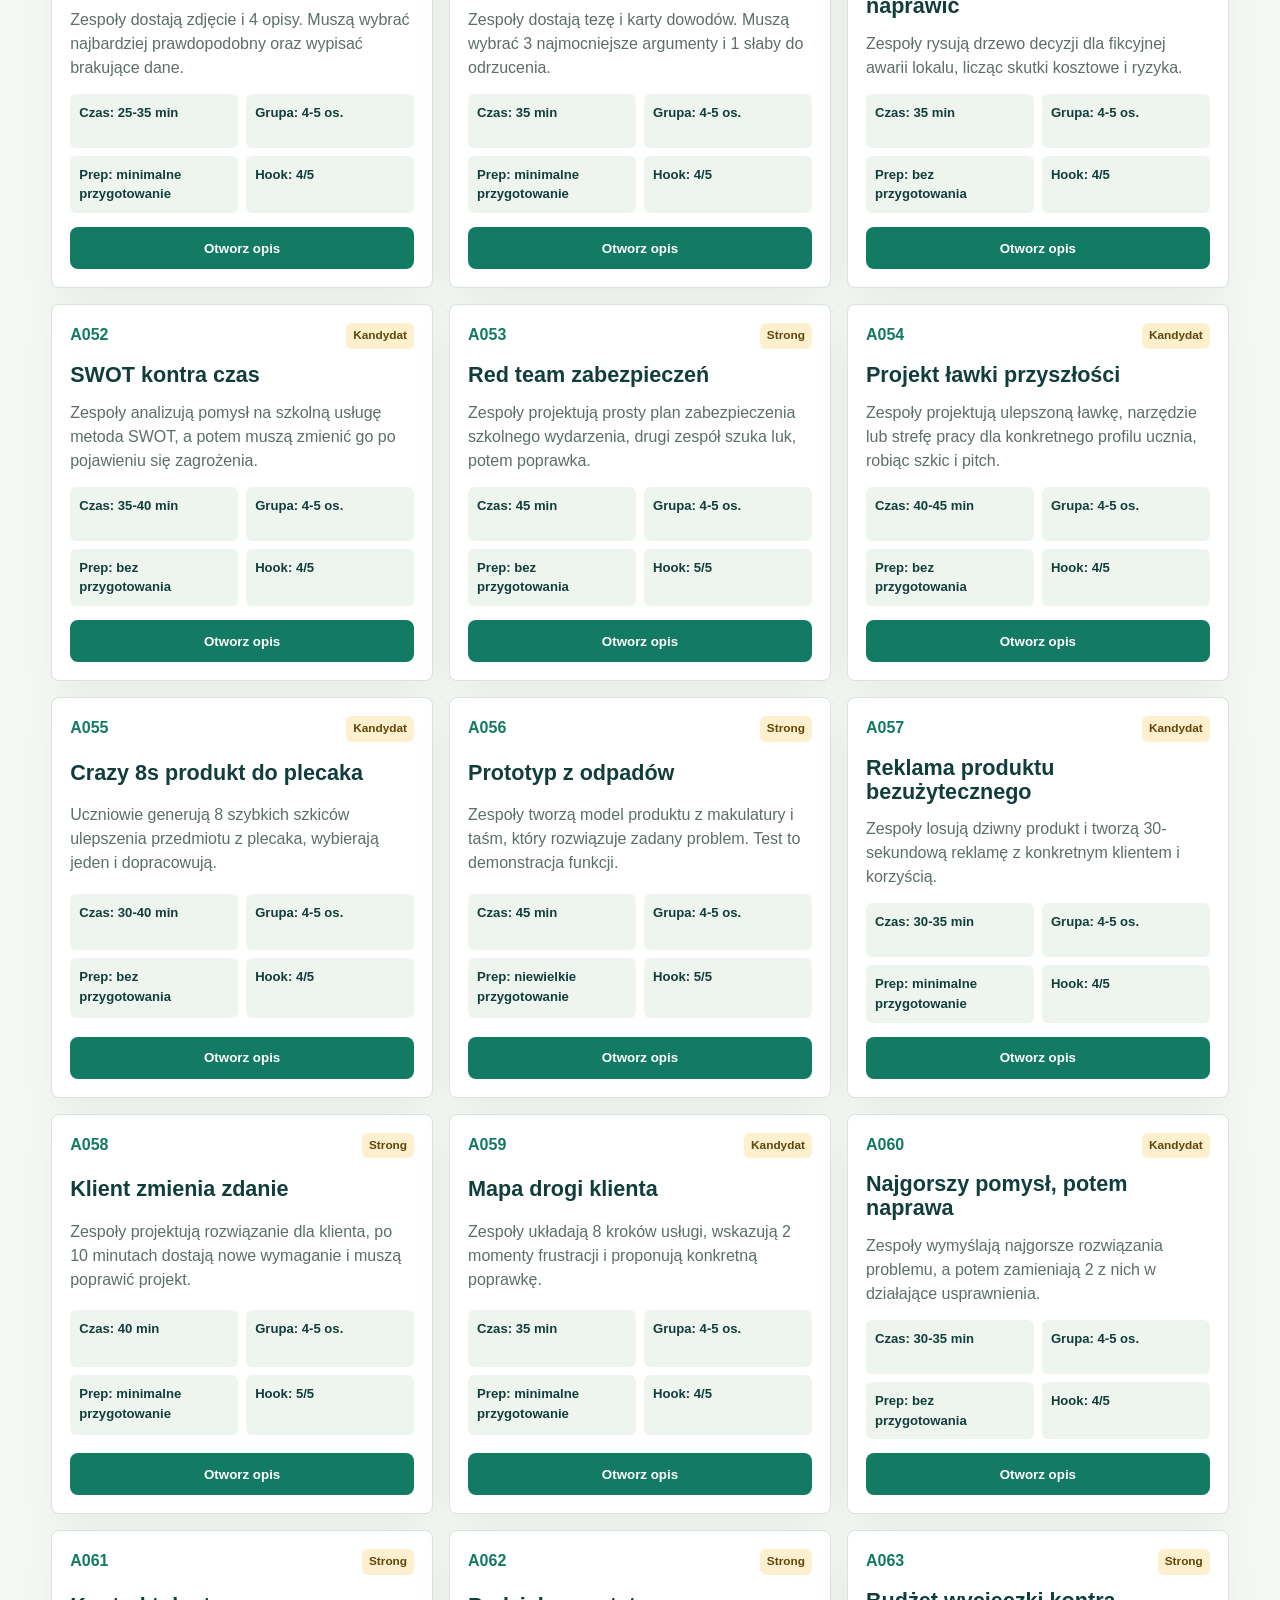
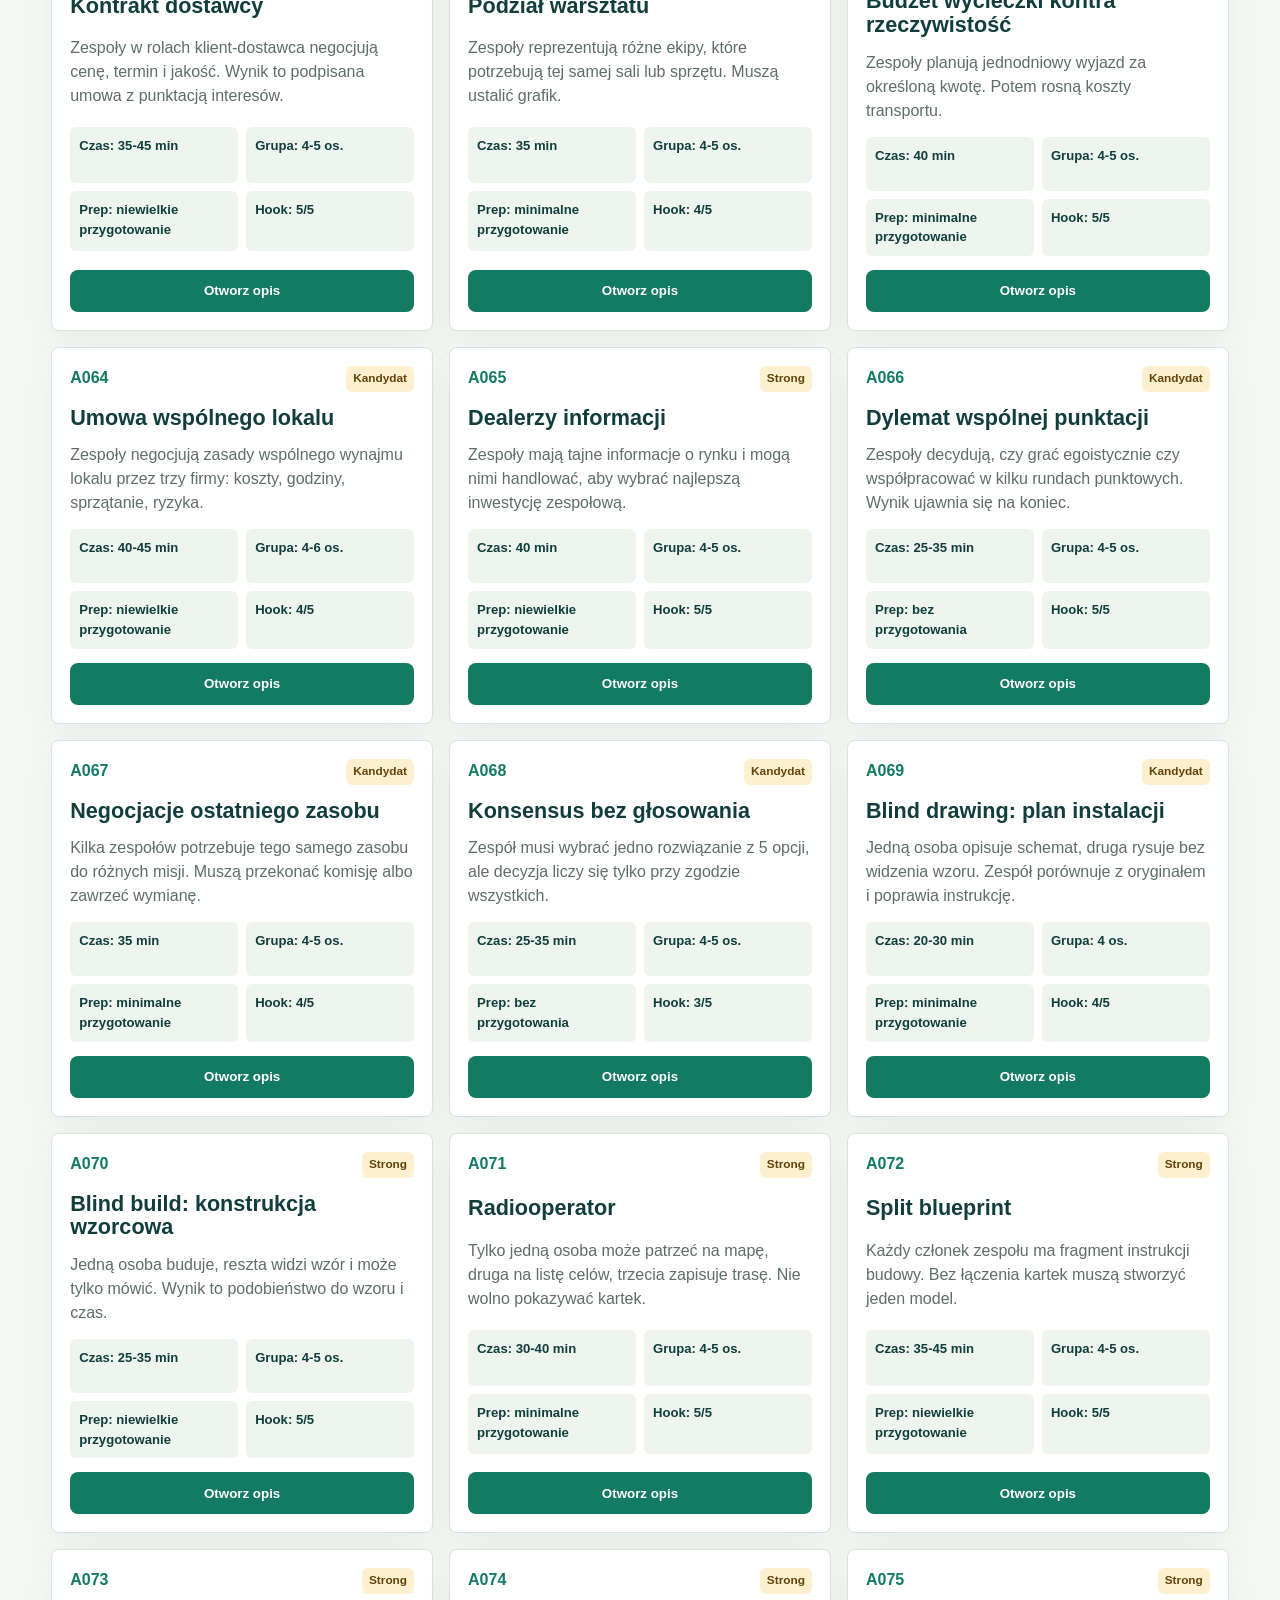
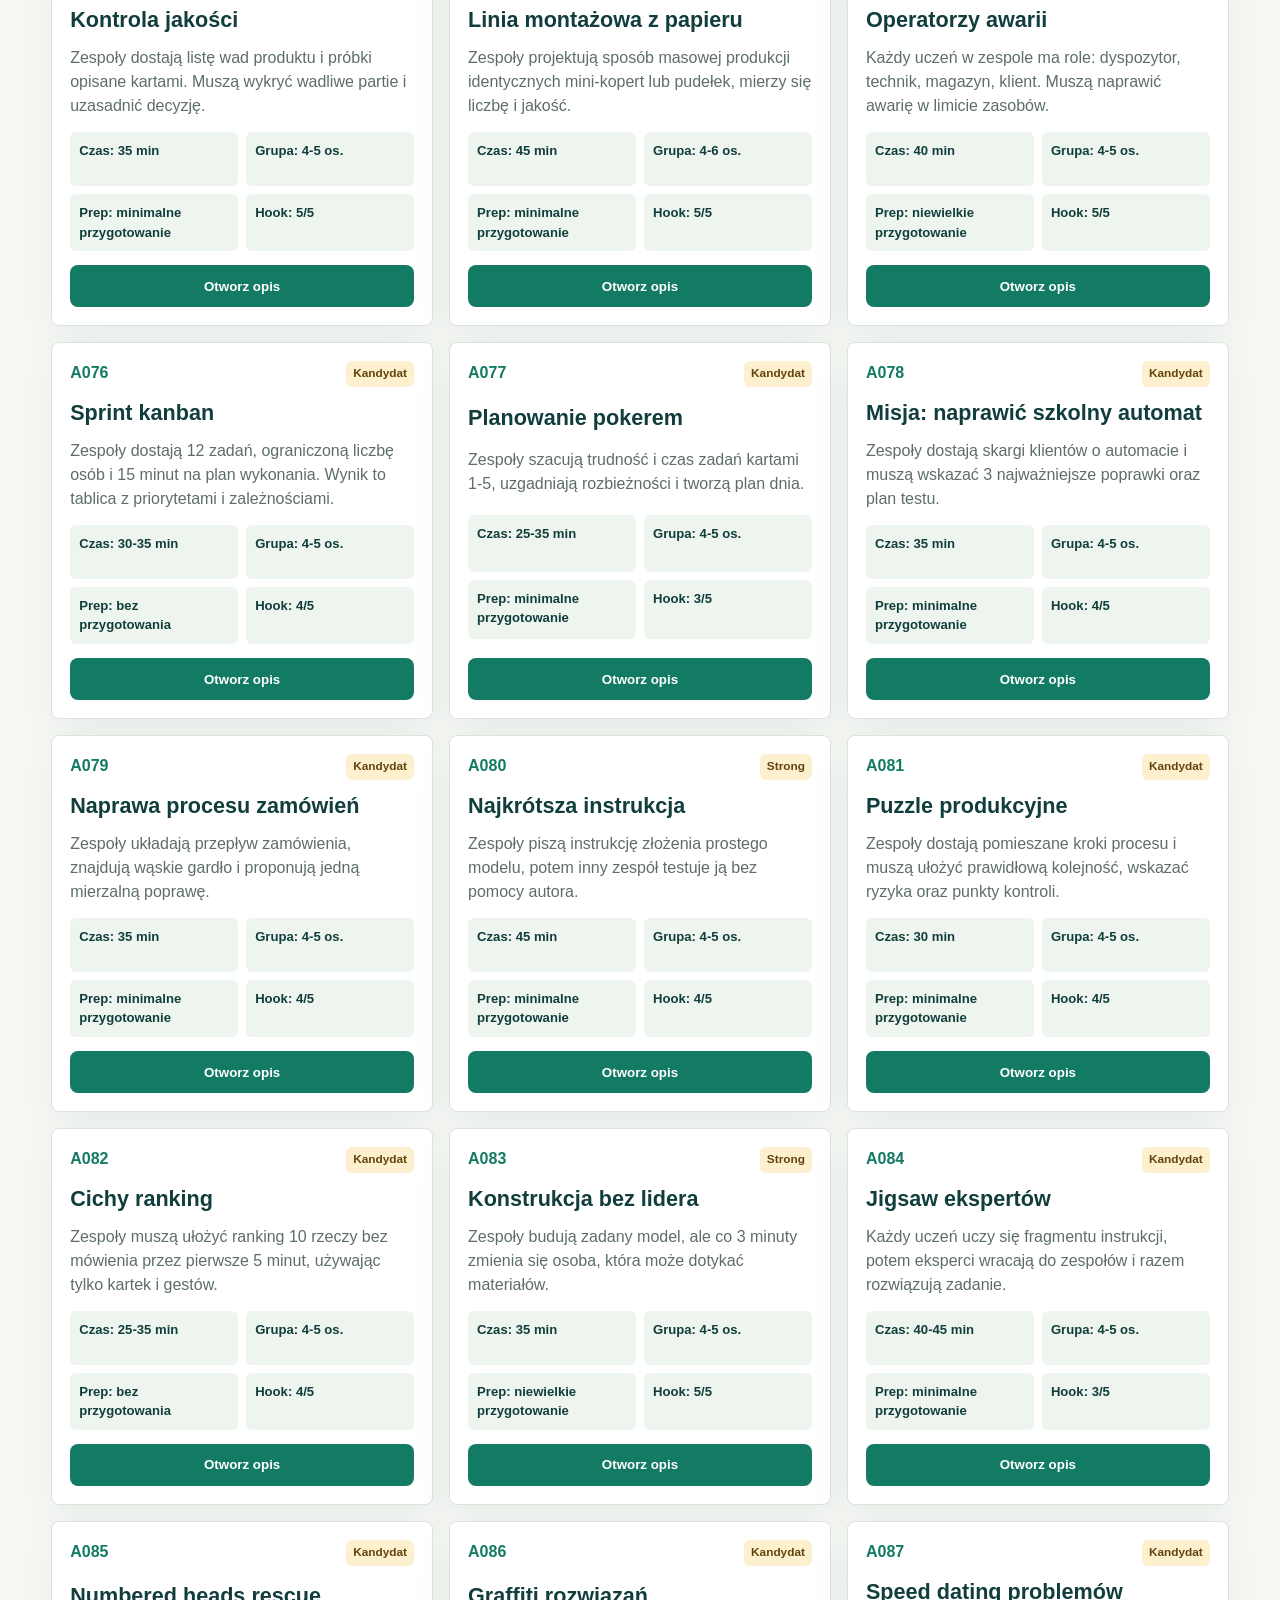
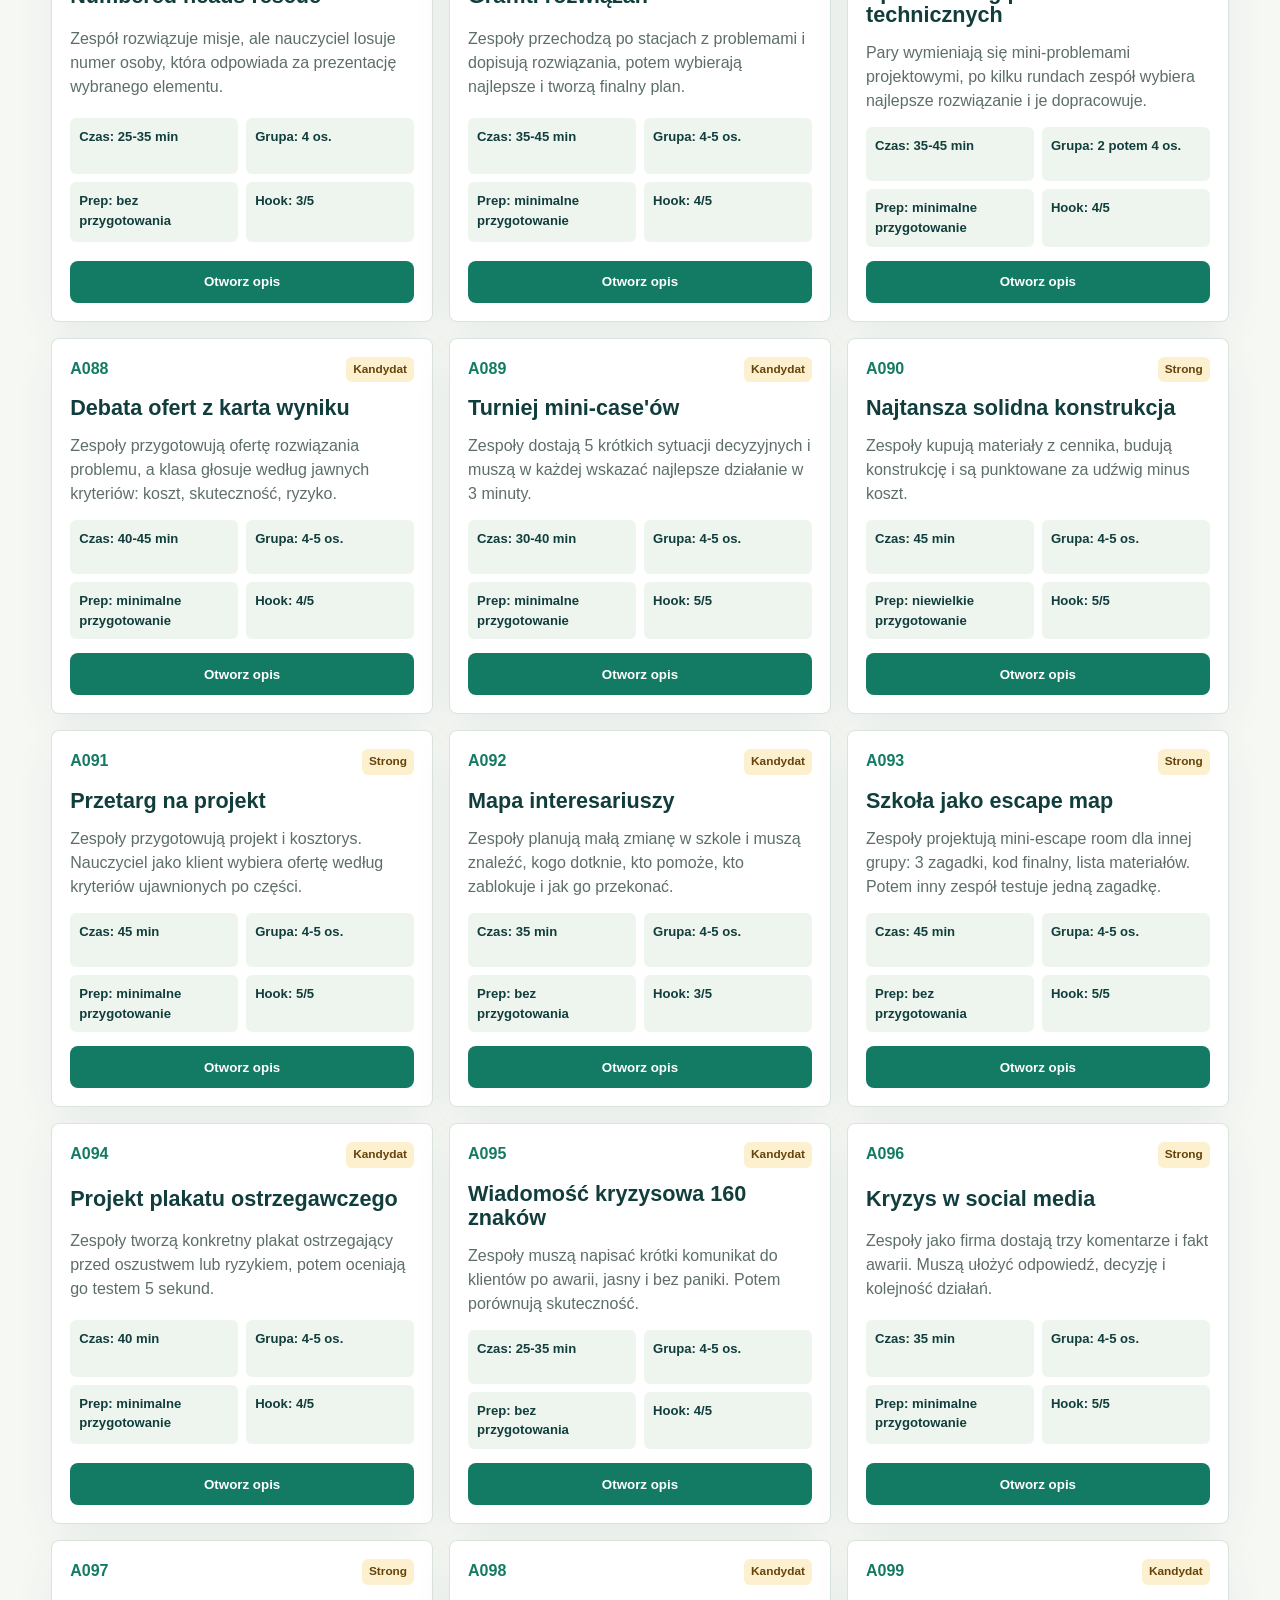
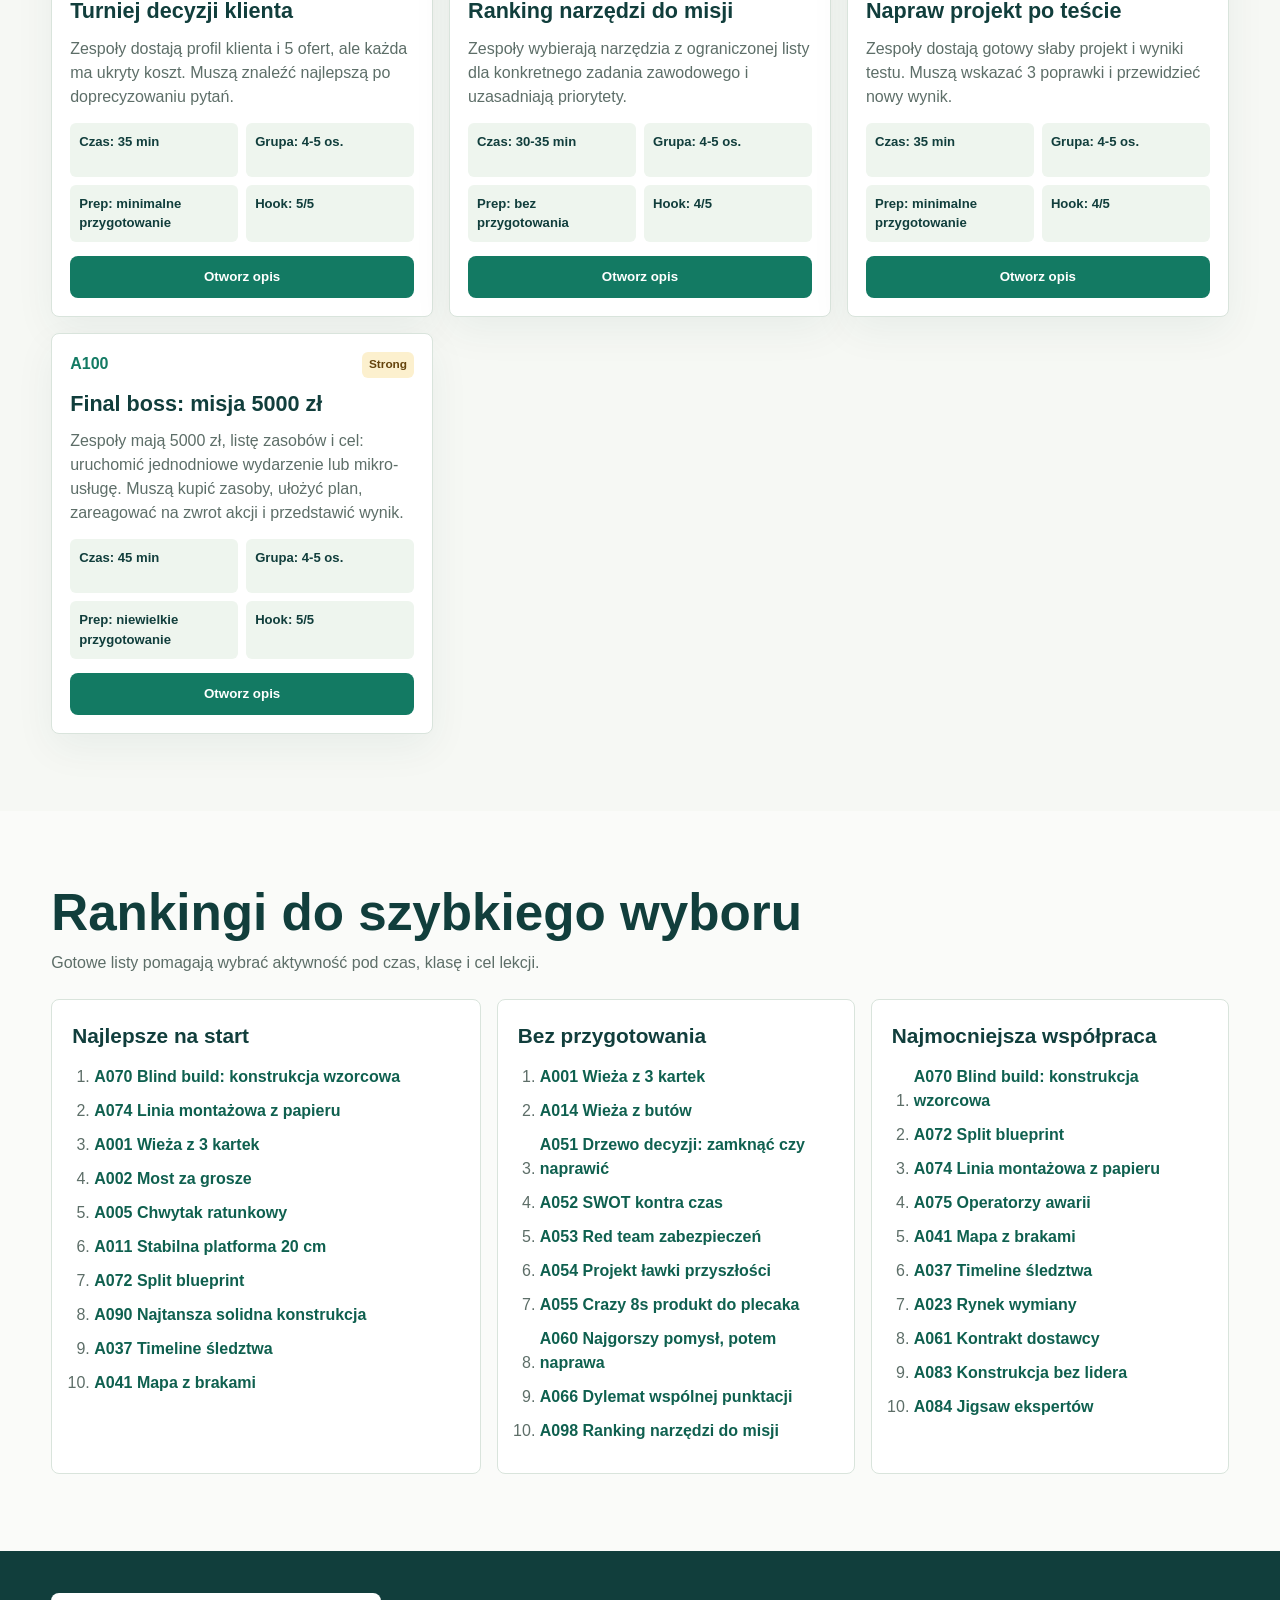
==== commit 897d7c48: "Restore Polish diacritics across site" ====
--- a/index.html
+++ b/index.html
@@ -6,7 +6,7 @@
     <title>Misje na 45 minut</title>
     <meta
       name="description"
-      content="Katalog 100 misji i wyzwan na lekcje zastepcze dla szkol ponadpodstawowych."
+      content="Katalog 100 misji i wyzwań na lekcje zastępcze dla szkół ponadpodstawowych."
     />
     <link rel="icon" href="assets/logos/aktywizacja-logo.svg" type="image/svg+xml" />
     <link rel="stylesheet" href="styles.css" />
@@ -16,7 +16,7 @@
       <a class="brand" href="#start" aria-label="Misje na 45 minut">
         <img src="assets/logos/aktywizacja-logo.svg" alt="" />
       </a>
-      <nav class="nav" aria-label="Glowne sekcje">
+      <nav class="nav" aria-label="Główne sekcje">
         <a href="#katalog">Katalog</a>
         <a href="#rankingi">Rankingi</a>
         <a href="#metoda">Metoda</a>
@@ -26,20 +26,20 @@
     <main id="start">
       <section class="hero">
         <div class="hero-copy">
-          <p class="eyebrow">Biblioteka lekcji zastepczych</p>
+          <p class="eyebrow">Biblioteka lekcji zastępczych</p>
           <h1>Misje na 45 minut</h1>
           <p class="hero-lead">
-            Wyzwania, konstrukcje, sledztwa i decyzje, ktore maja jasny wynik.
+            Wyzwania, konstrukcje, śledztwa i decyzje, które mają jasny wynik.
           </p>
           <div class="hero-actions">
-            <a class="button primary" href="#katalog">Przejdz do katalogu</a>
+            <a class="button primary" href="#katalog">Przejdź do katalogu</a>
             <a class="button secondary" href="#rankingi">Zobacz rankingi</a>
           </div>
         </div>
         <div class="hero-panel" aria-label="Podsumowanie katalogu">
           <div>
             <span class="metric" id="totalCount">100</span>
-            <span class="metric-label">aktywnosci</span>
+            <span class="metric-label">aktywności</span>
           </div>
           <div>
             <span class="metric" id="strongCount">47</span>
@@ -58,19 +58,19 @@
           <p>Uczen od razu widzi, co ma zrobic i po czym poznac wynik.</p>
         </article>
         <article>
-          <h2>Dzialanie</h2>
-          <p>Zespol pracuje na ograniczeniu, materiale, informacji albo budzecie.</p>
+          <h2>Działanie</h2>
+          <p>Zespół pracuje na ograniczeniu, materiale, informacji albo budżecie.</p>
         </article>
         <article>
           <h2>Test</h2>
-          <p>Efekt da sie zmierzyc, porownac, obronic albo poprawic.</p>
+          <p>Efekt da się zmierzyć, porównać, obronić albo poprawić.</p>
         </article>
       </section>
 
       <section class="catalog-shell" id="katalog">
         <div class="catalog-header">
           <div>
-            <h2>Katalog aktywnosci</h2>
+            <h2>Katalog aktywności</h2>
             <p>Filtruj po kategorii, przygotowaniu, potencjale zainteresowania i trybie pracy.</p>
           </div>
           <div class="result-count" id="resultCount" aria-live="polite"></div>
@@ -79,7 +79,7 @@
         <form class="filters" id="filters" role="search">
           <label>
             <span>Szukaj</span>
-            <input id="searchInput" type="search" autocomplete="off" placeholder="np. budzet, konstrukcja, escape room" />
+            <input id="searchInput" type="search" autocomplete="off" placeholder="np. budżet, konstrukcja, escape room" />
           </label>
           <label>
             <span>Kategoria</span>
@@ -119,7 +119,7 @@
           <button type="button" data-quick="zero">Bez przygotowania</button>
           <button type="button" data-quick="strong">Strong candidate</button>
           <button type="button" data-quick="twist">Ze zwrotem akcji</button>
-          <button type="button" data-quick="reset">Wyczysc</button>
+          <button type="button" data-quick="reset">Wyczyść</button>
         </div>
 
         <div class="cards" id="activityGrid"></div>
@@ -128,7 +128,7 @@
       <section class="rankings" id="rankingi">
         <div class="section-title">
           <h2>Rankingi do szybkiego wyboru</h2>
-          <p>Gotowe listy pomagaja wybrac aktywnosc pod czas, klase i cel lekcji.</p>
+          <p>Gotowe listy pomagają wybrać aktywność pod czas, klasę i cel lekcji.</p>
         </div>
         <div class="ranking-grid">
           <article>
@@ -140,7 +140,7 @@
             <ol id="rankZero"></ol>
           </article>
           <article>
-            <h3>Najmocniejsza wspolpraca</h3>
+            <h3>Najmocniejsza współpraca</h3>
             <ol id="rankCollab"></ol>
           </article>
         </div>
@@ -149,7 +149,7 @@
 
     <dialog class="activity-dialog" id="activityDialog">
       <div class="dialog-frame">
-        <button class="close-dialog" type="button" id="closeDialog" aria-label="Zamknij szczegoly">&times;</button>
+        <button class="close-dialog" type="button" id="closeDialog" aria-label="Zamknij szczegóły">&times;</button>
         <div id="dialogContent"></div>
       </div>
     </dialog>
@@ -158,7 +158,7 @@
       <div class="footer-inner">
         <div>
           <img class="footer-project-logo" src="assets/logos/aktywizacja-logo.svg" alt="Misje na 45 minut" />
-          <p>Katalog misji i wyzwan na lekcje zastepcze dla szkol ponadpodstawowych.</p>
+          <p>Katalog misji i wyzwań na lekcje zastępcze dla szkół ponadpodstawowych.</p>
         </div>
         <div class="footer-logos" aria-label="Logotypy COVE Polska">
           <img src="assets/logos/cove-polska.png" alt="COVE Polska" />
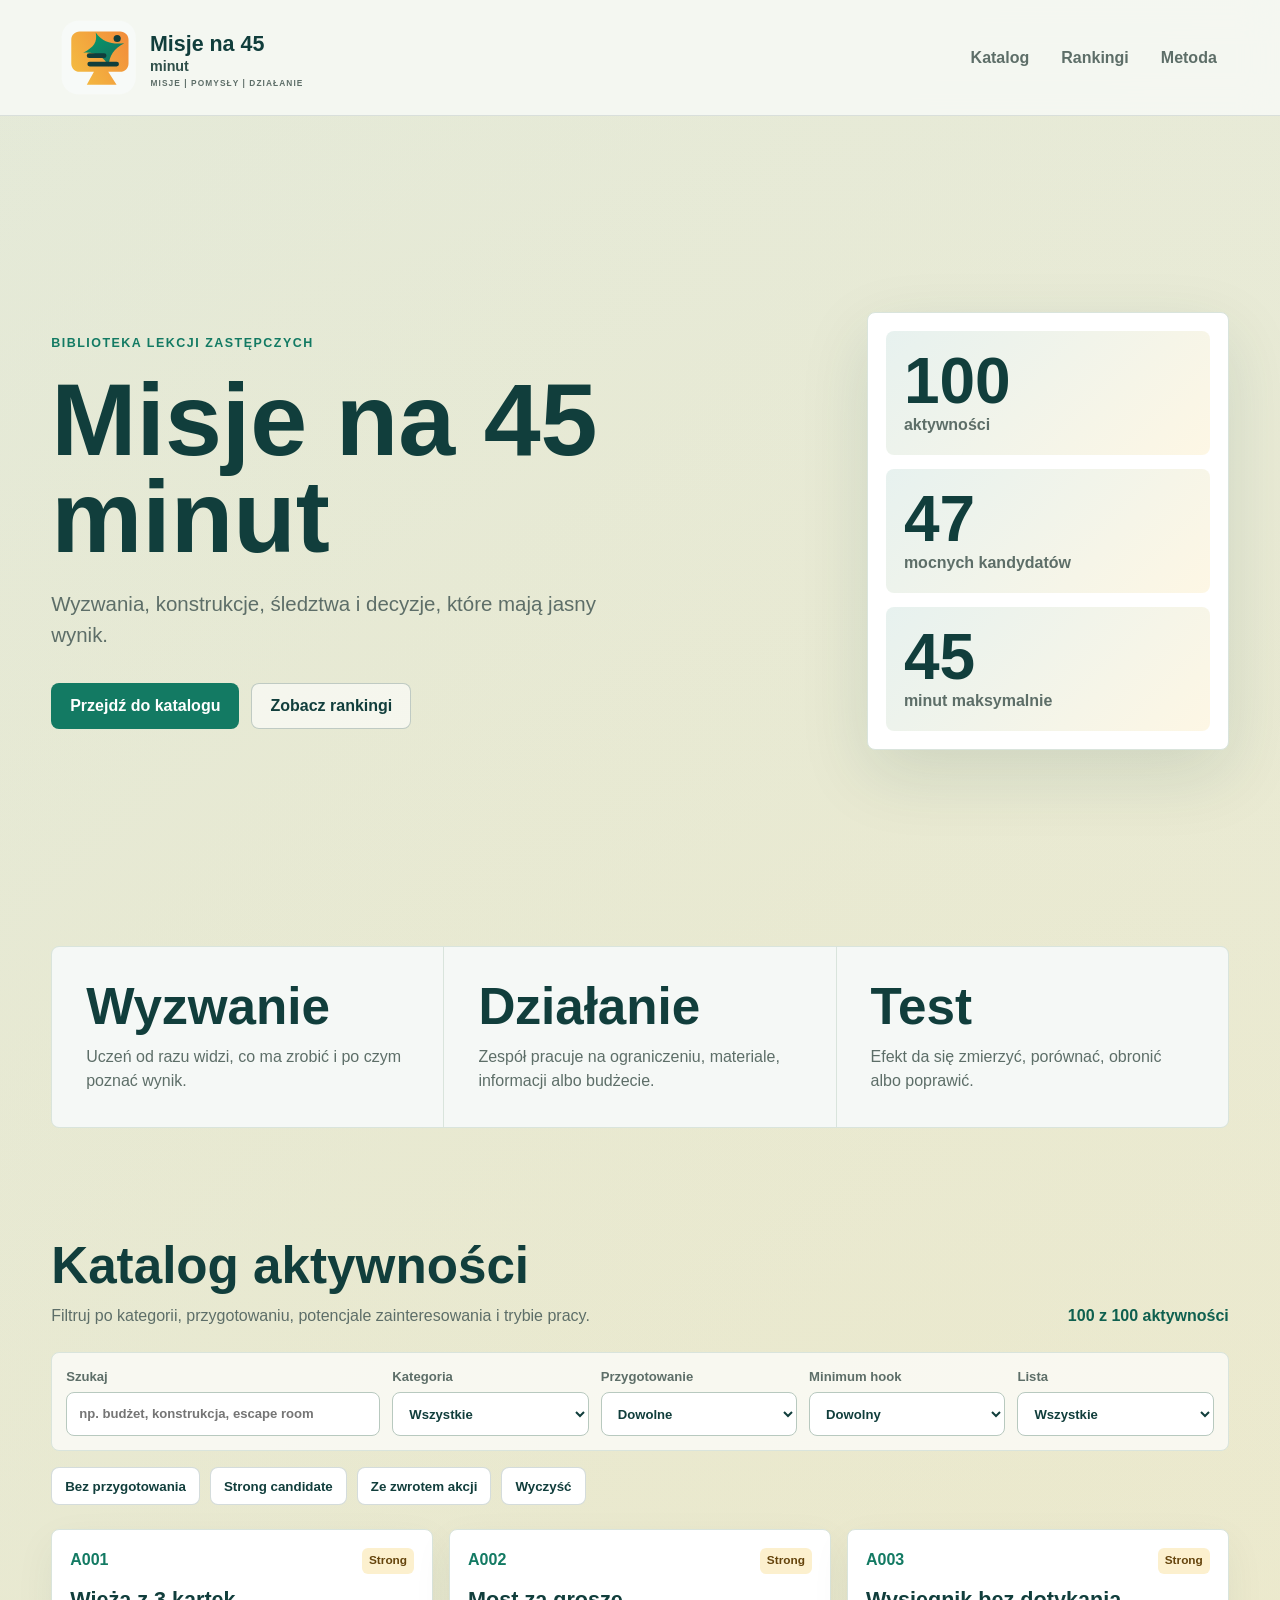
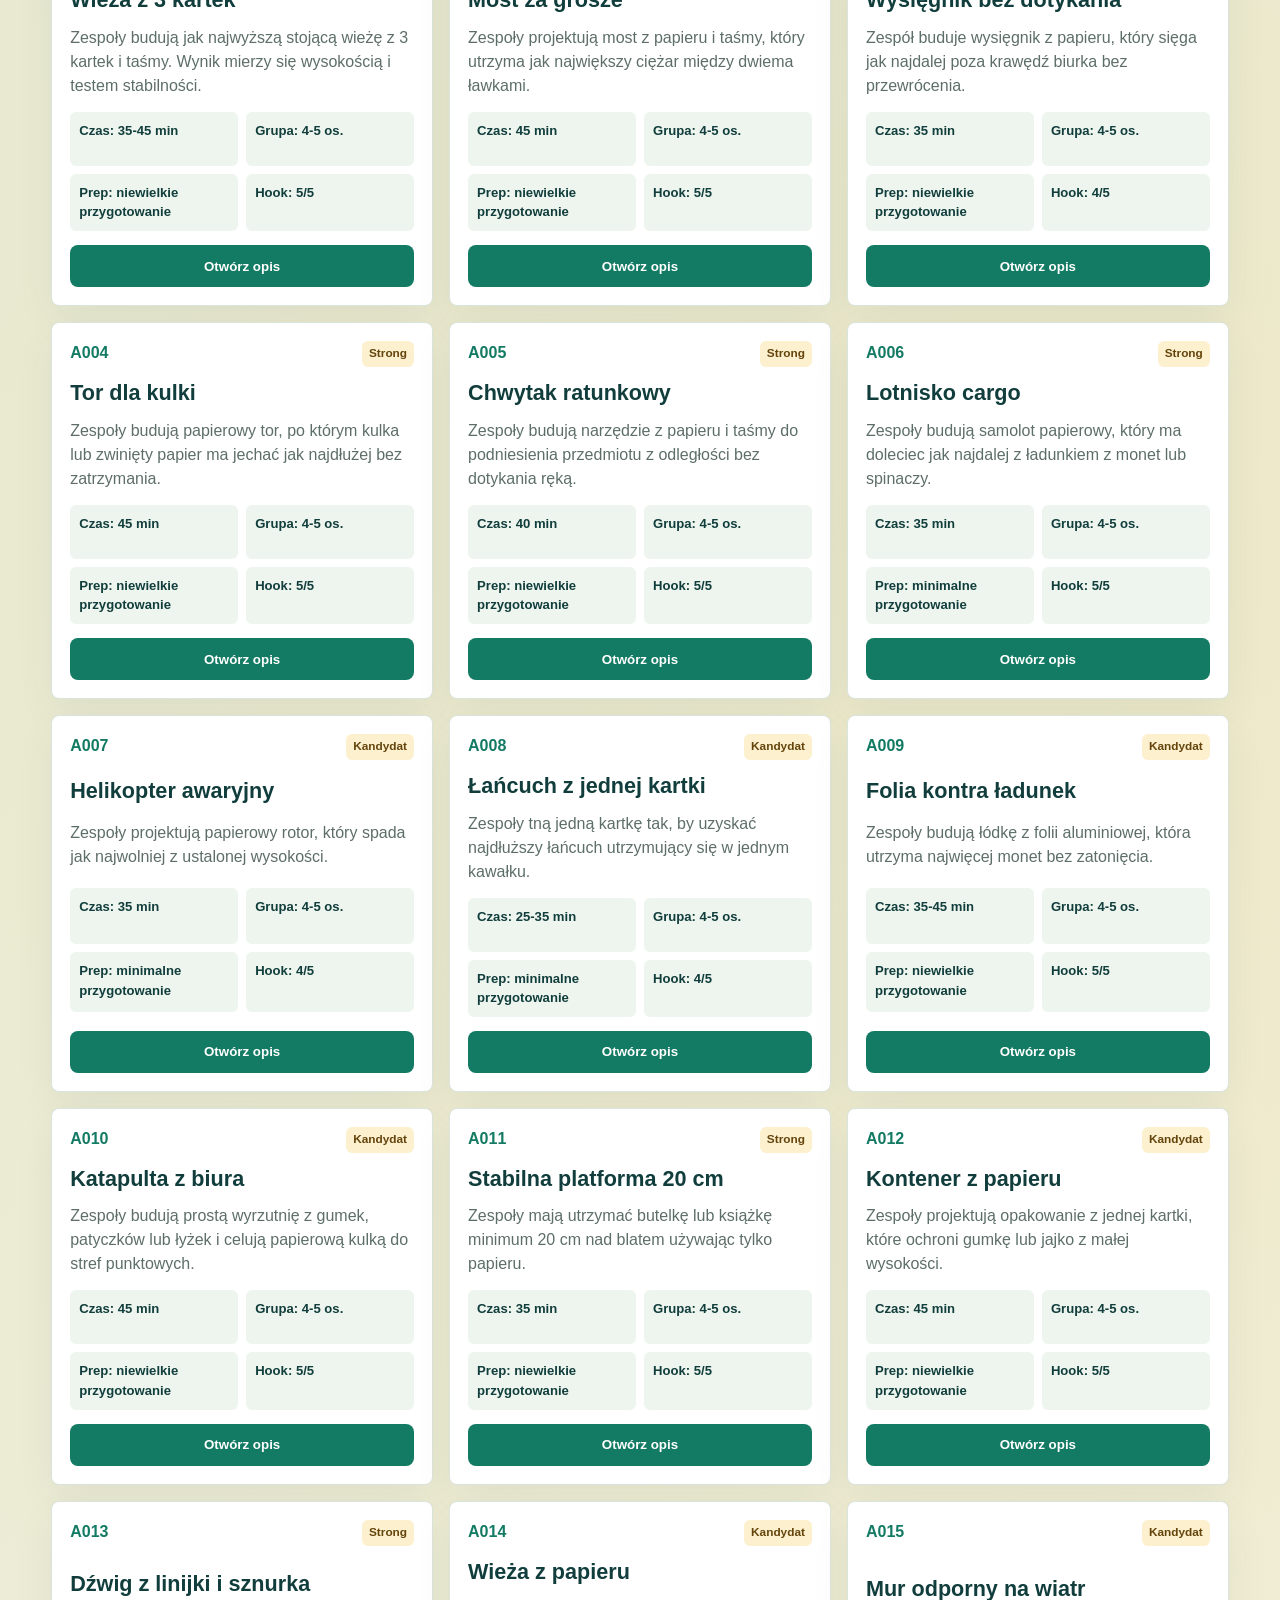
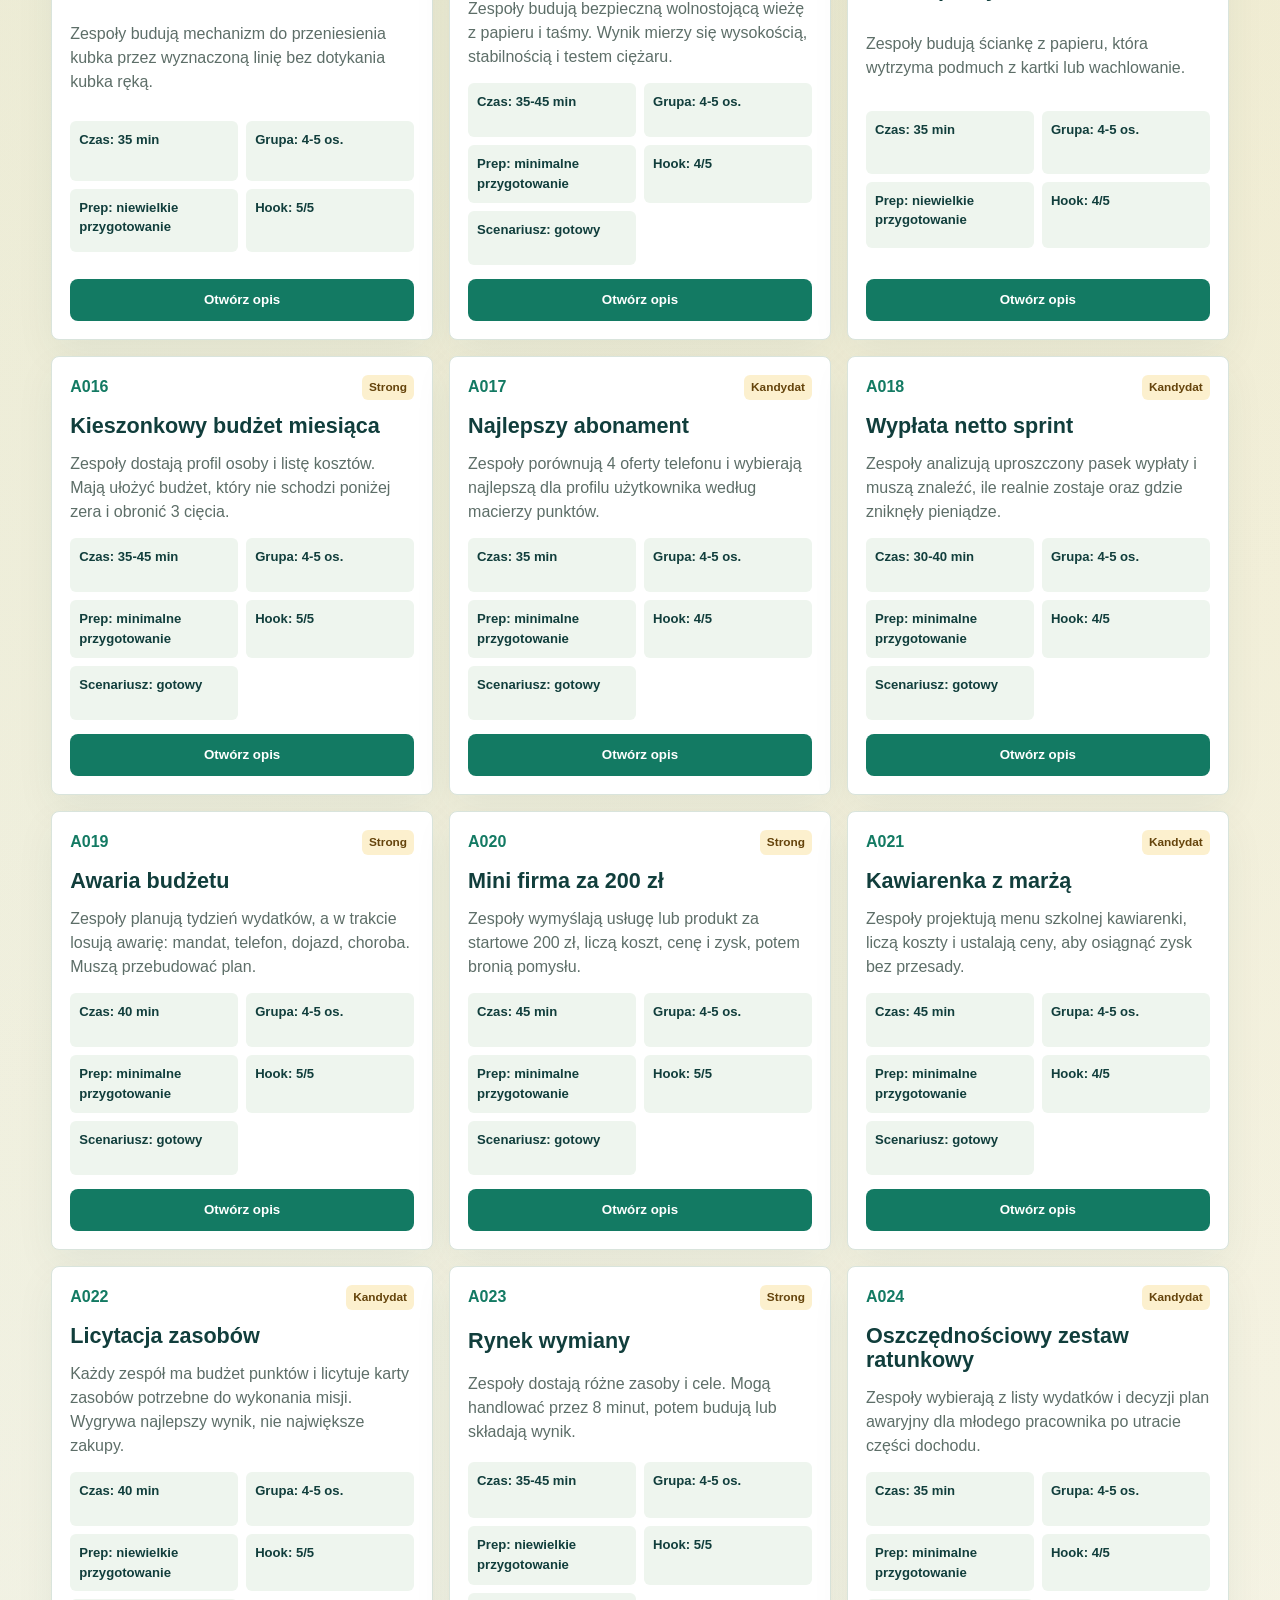
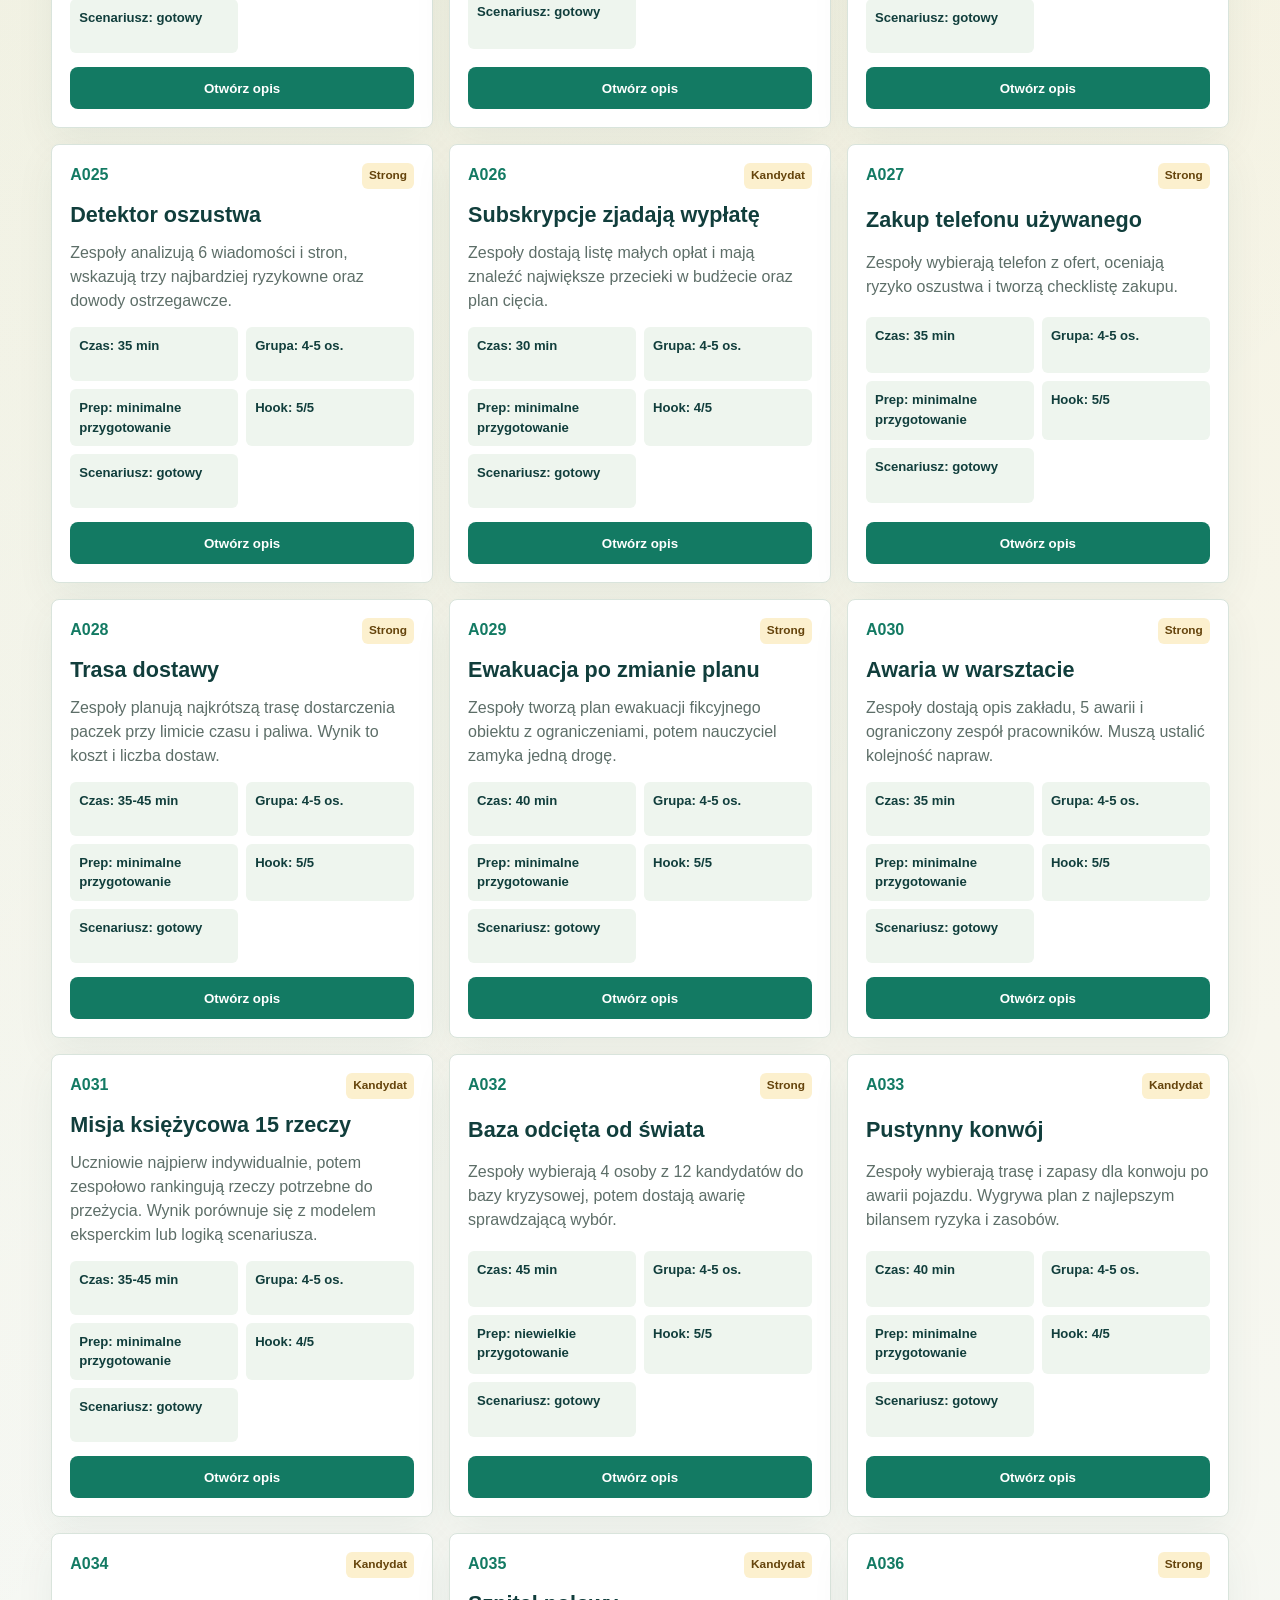
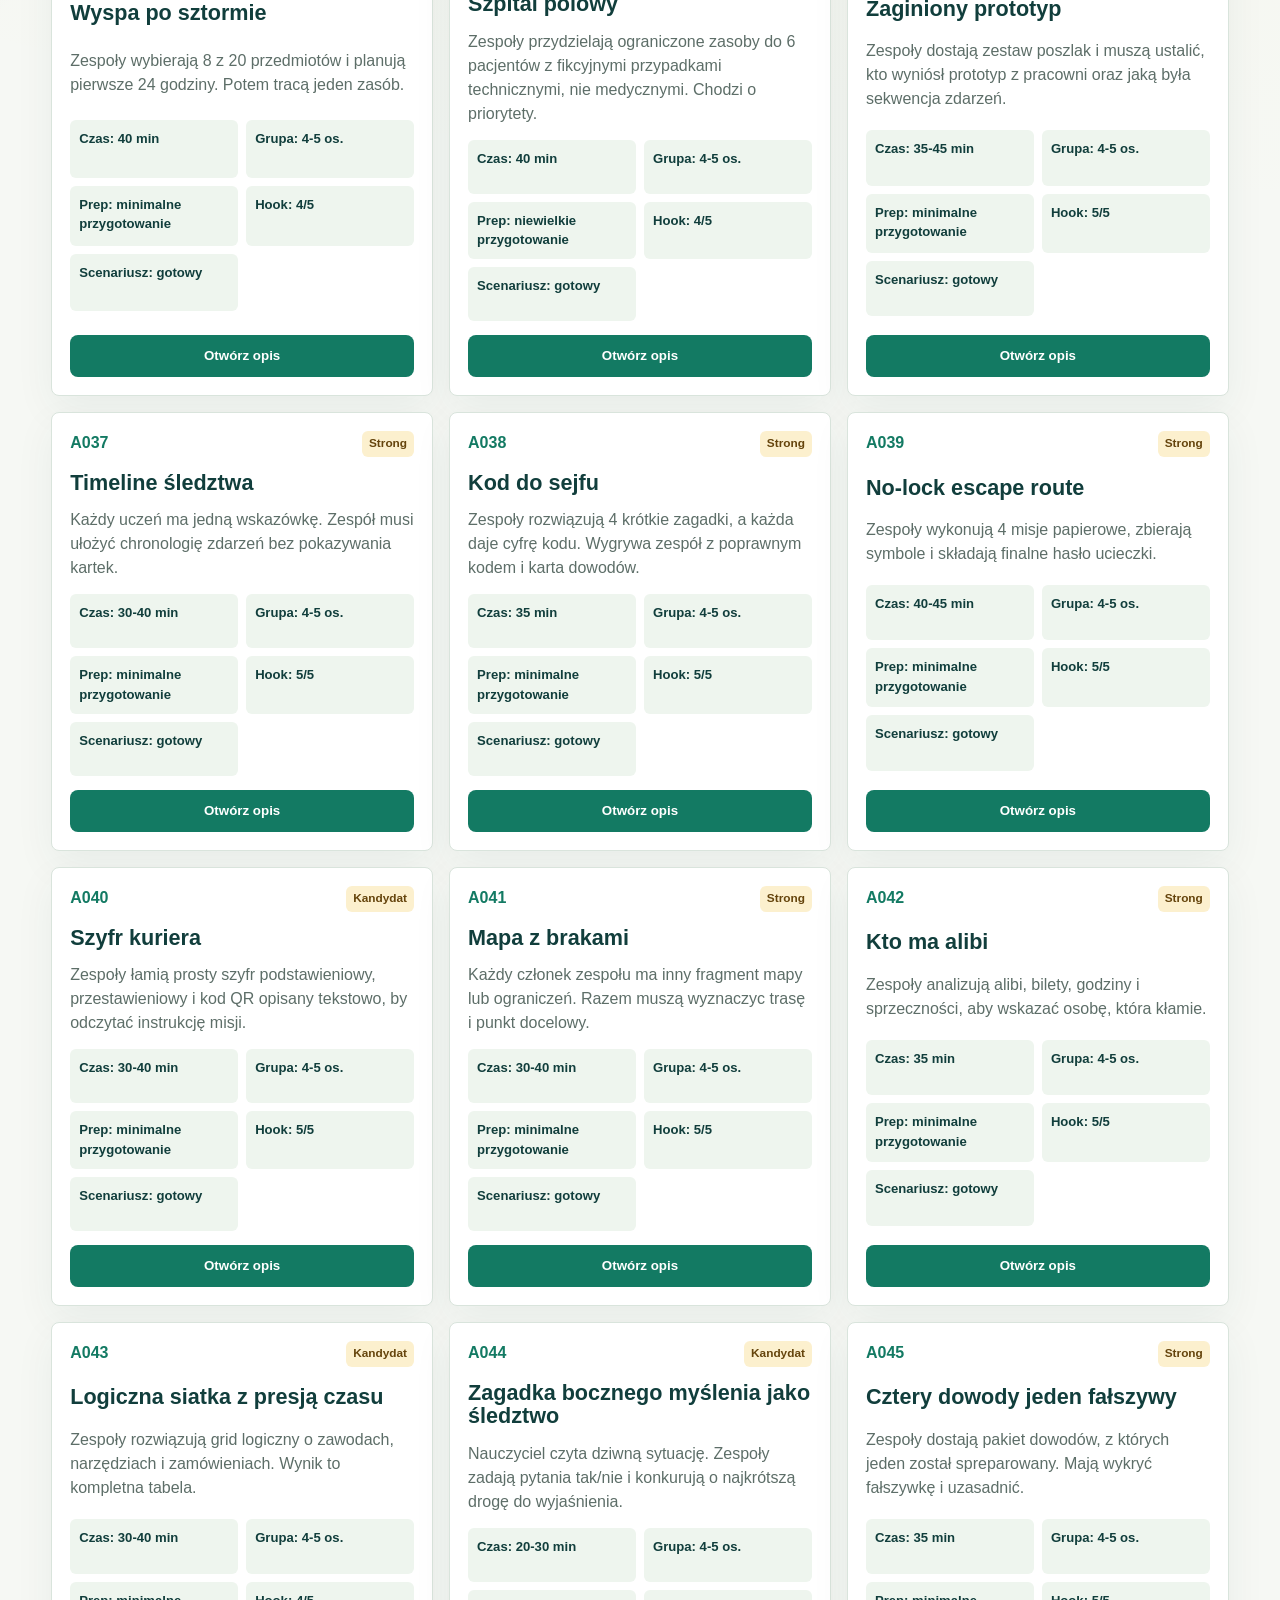
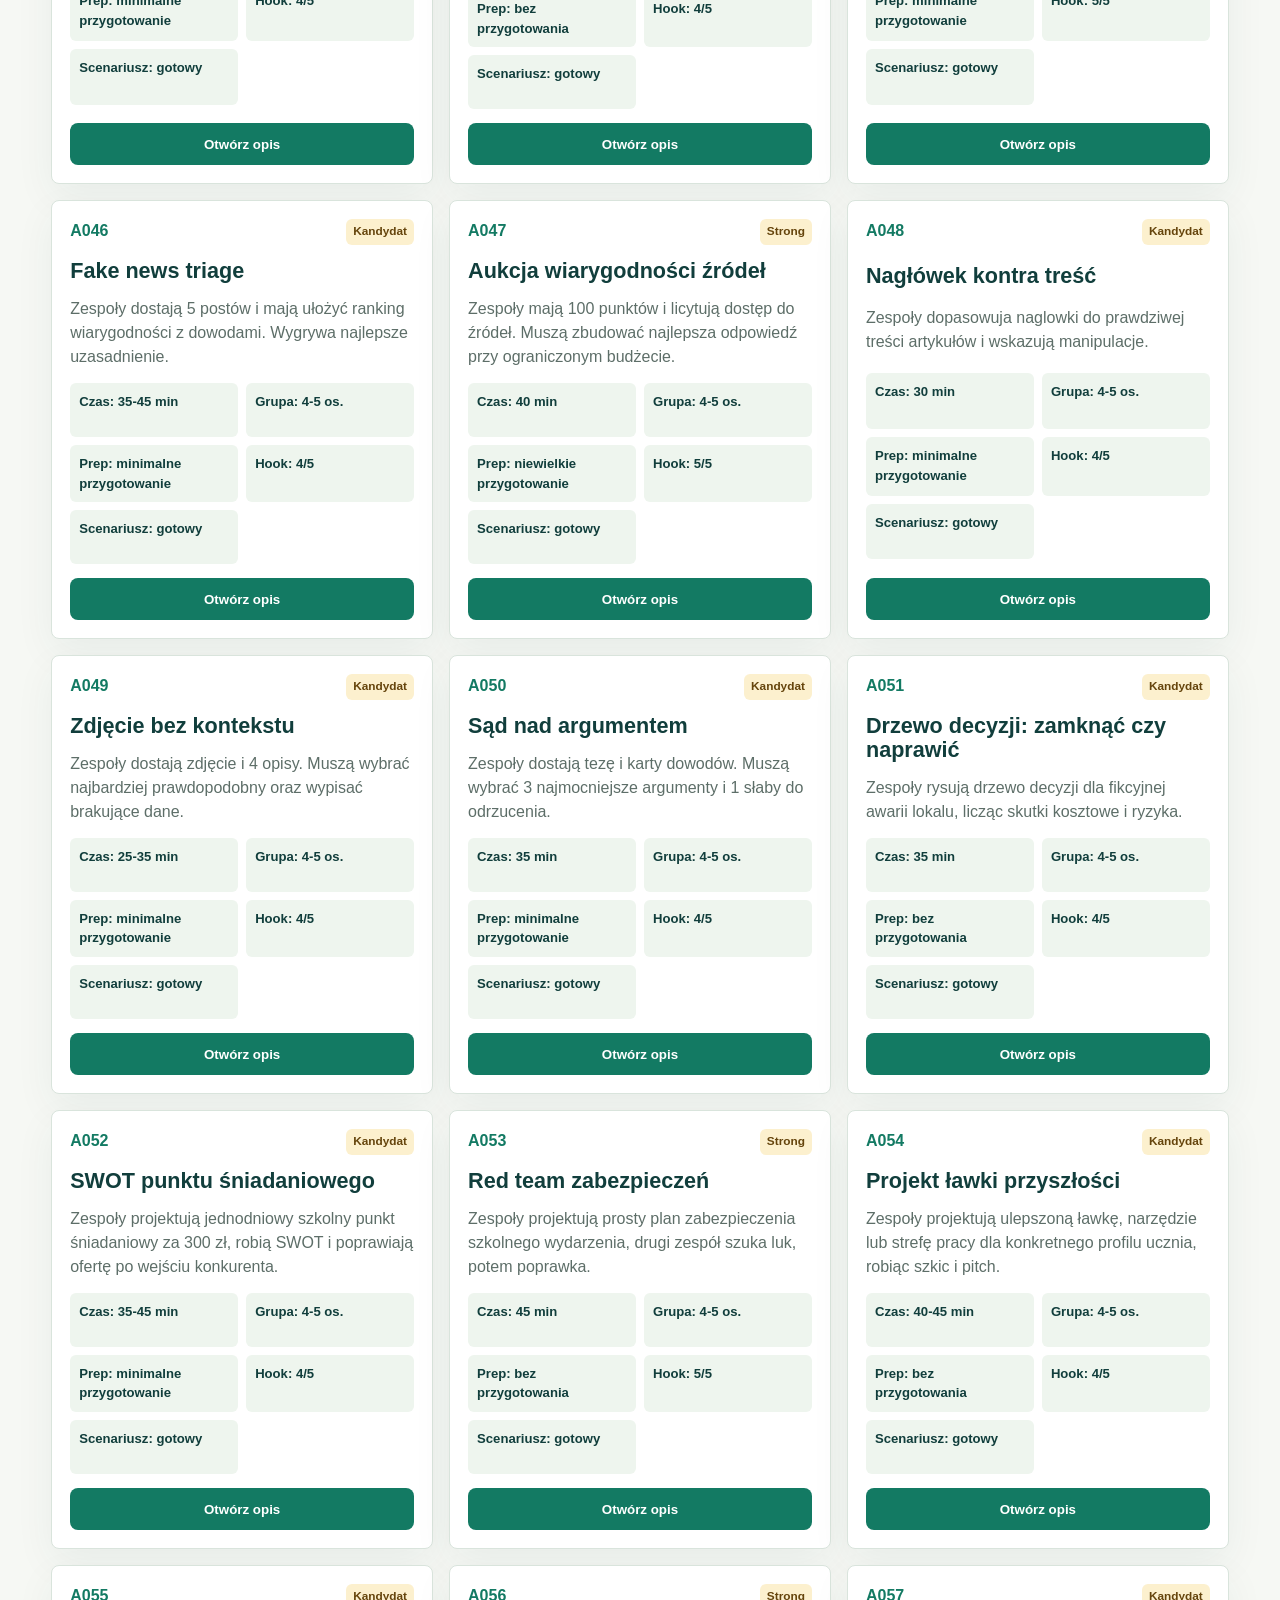
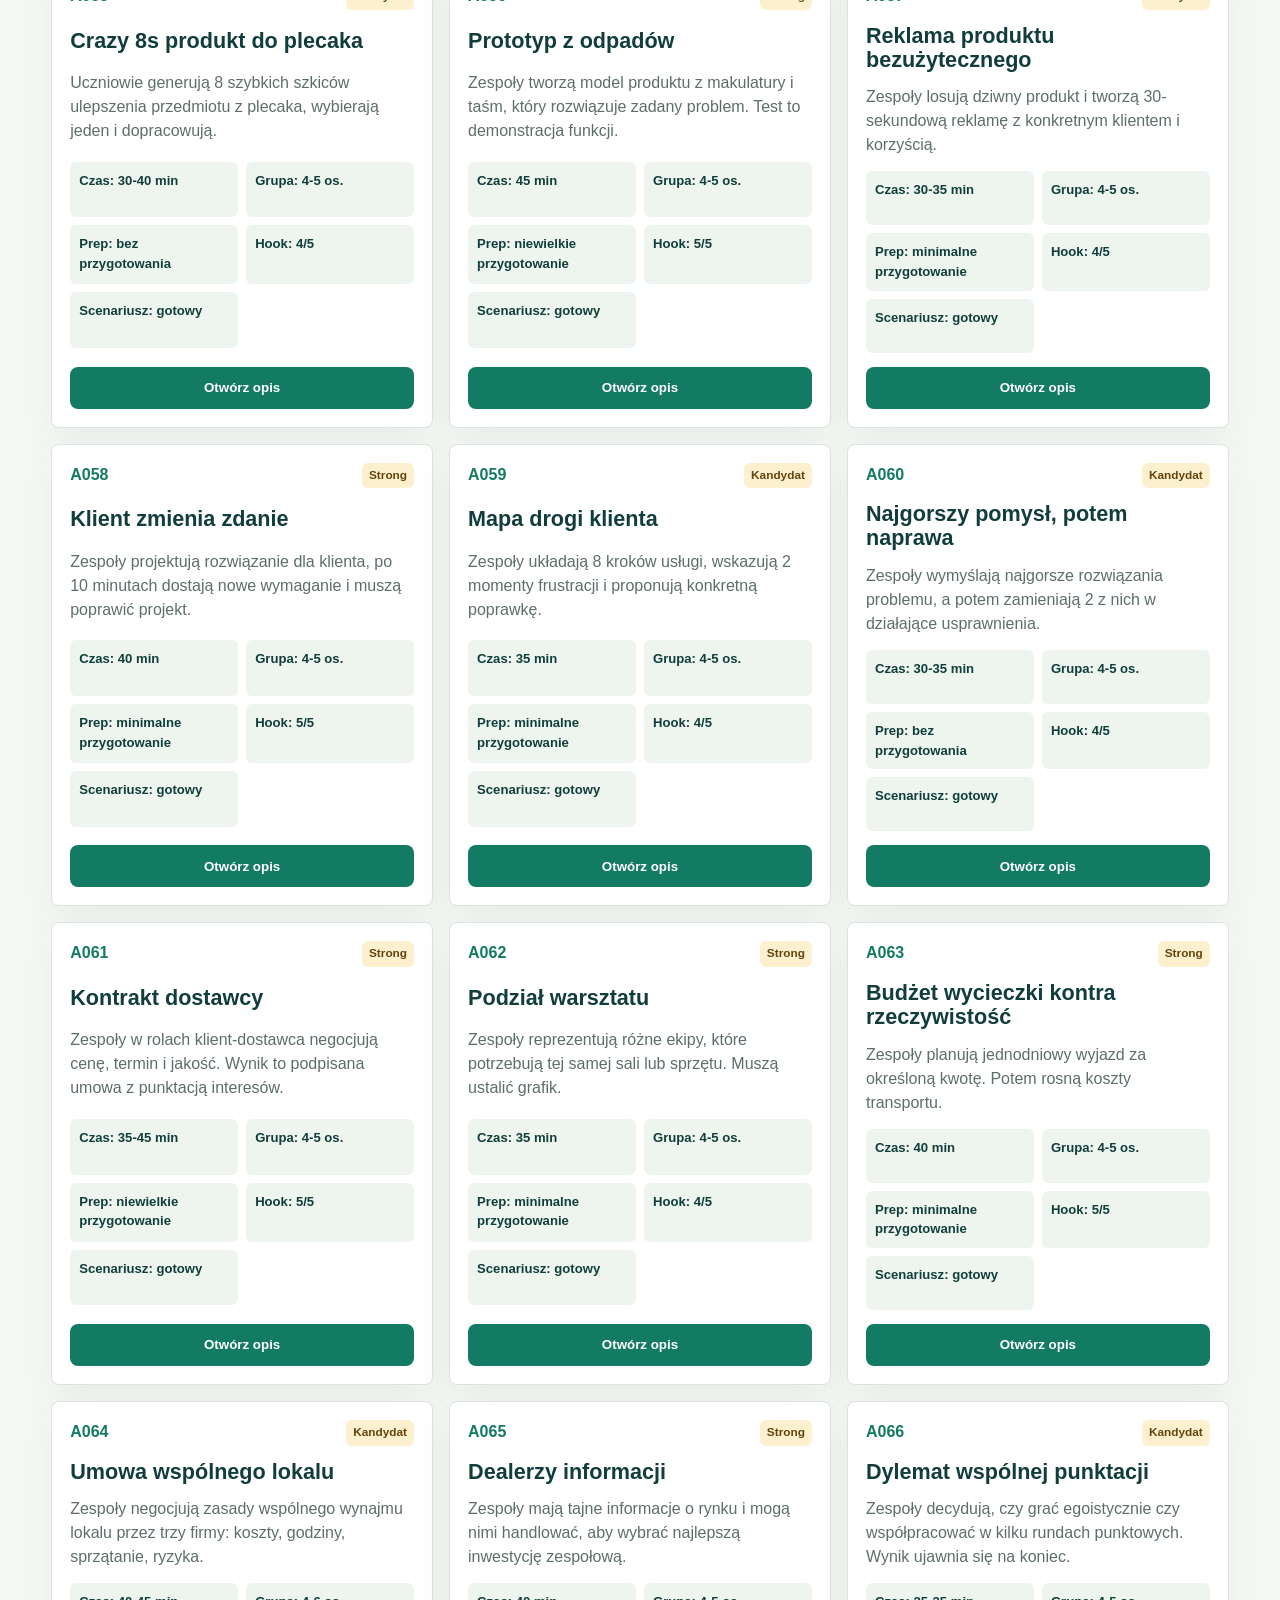
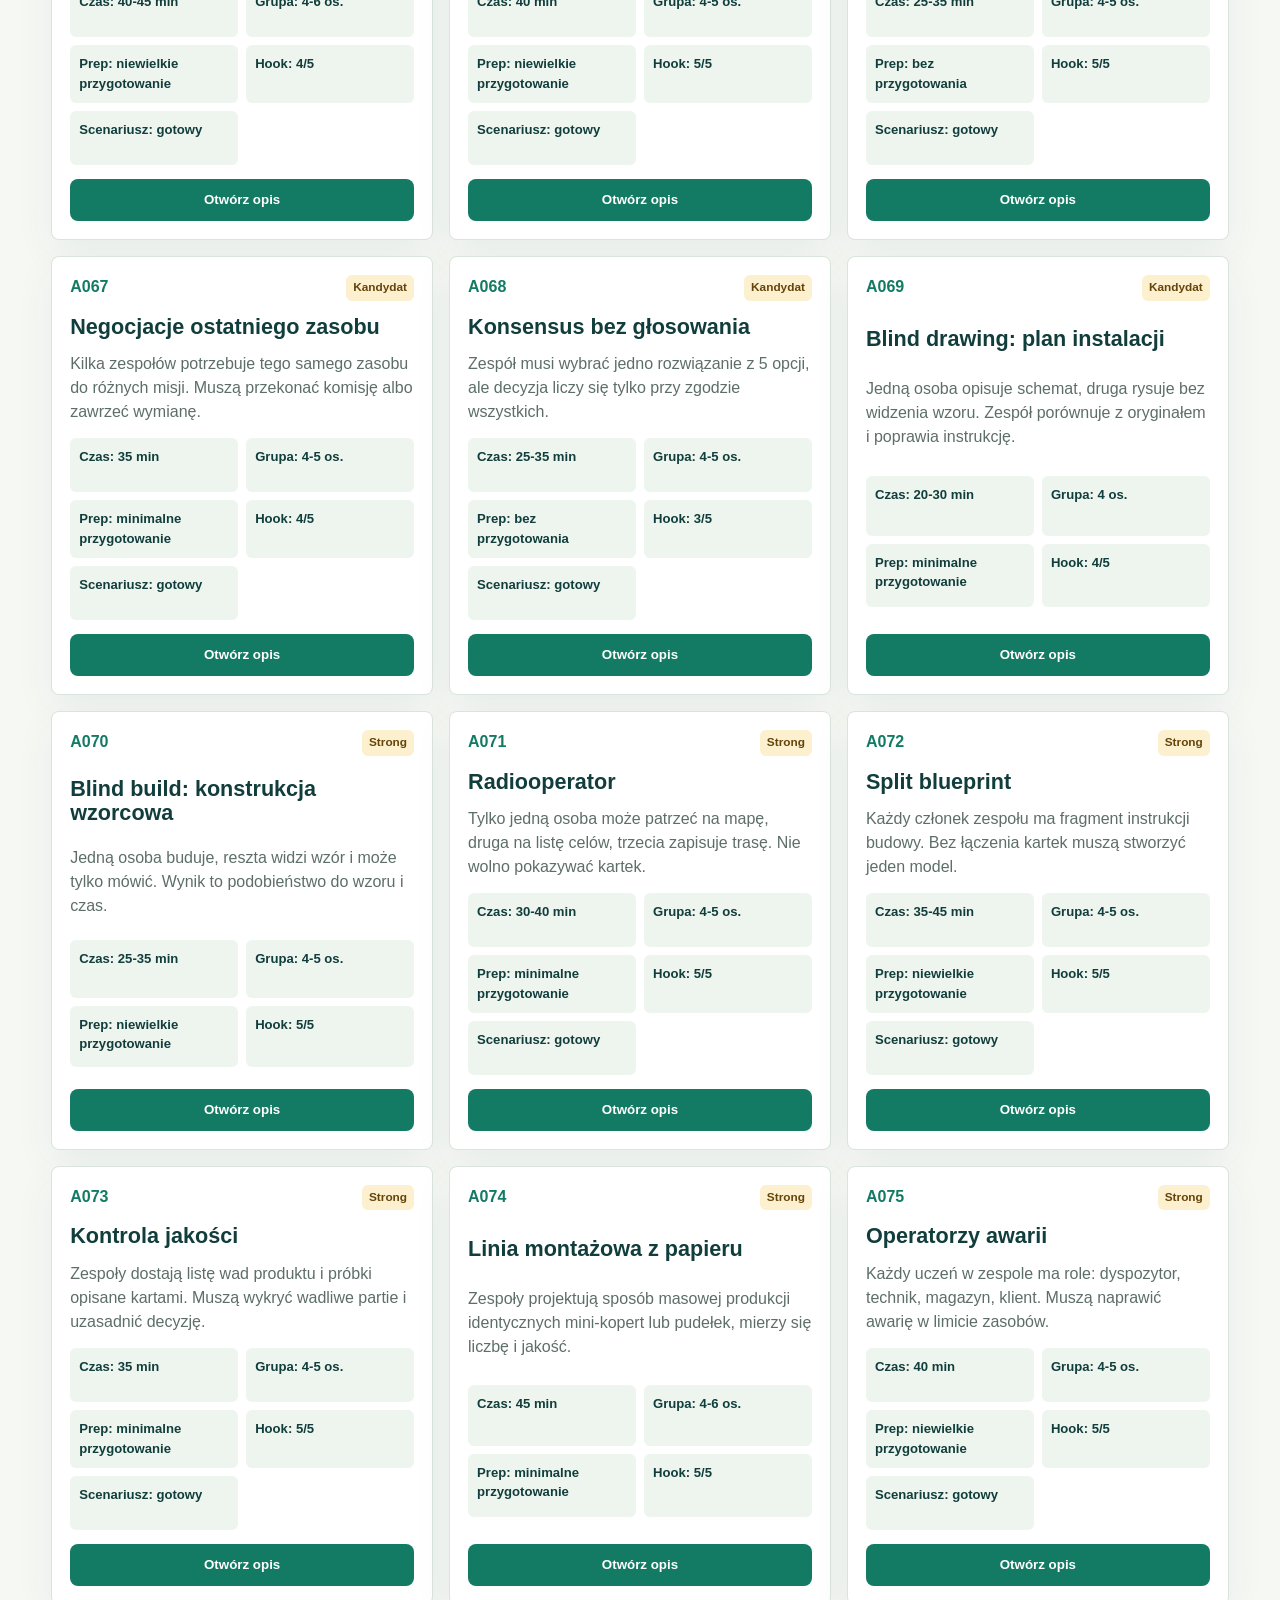
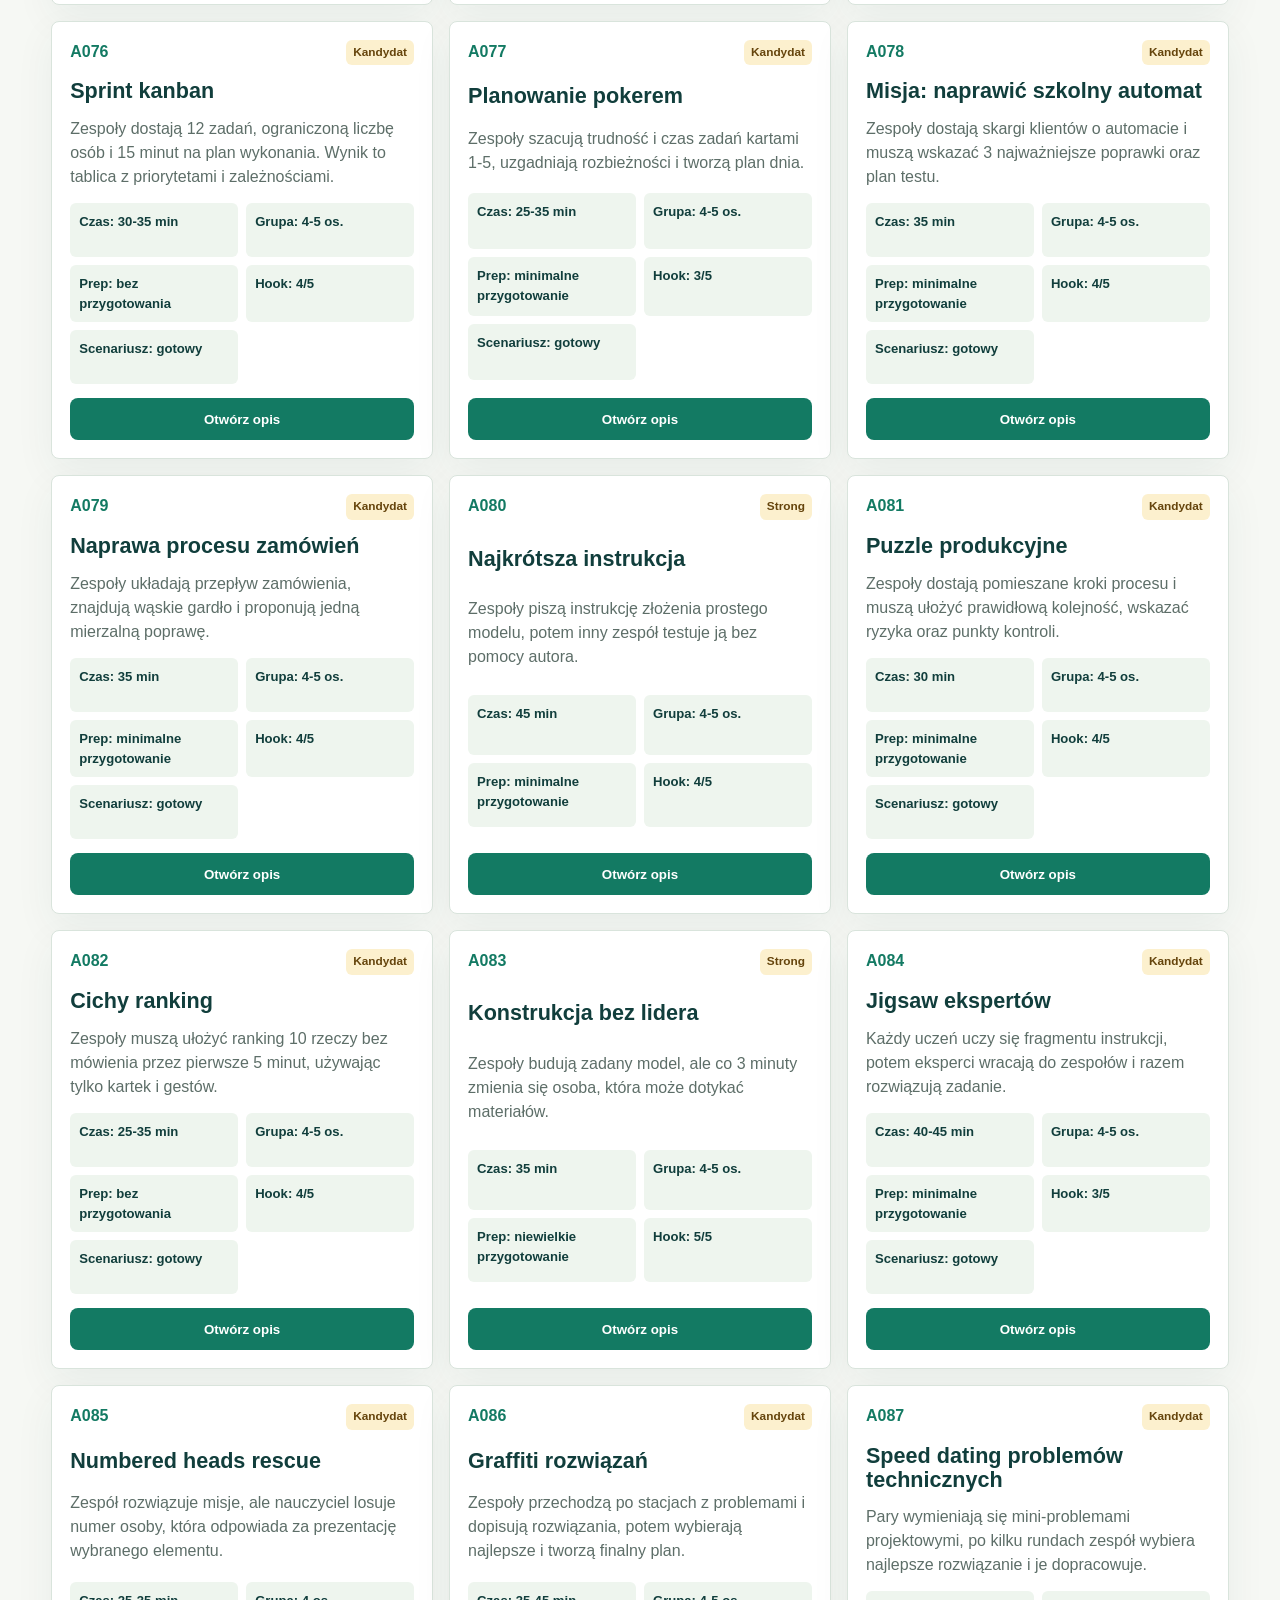
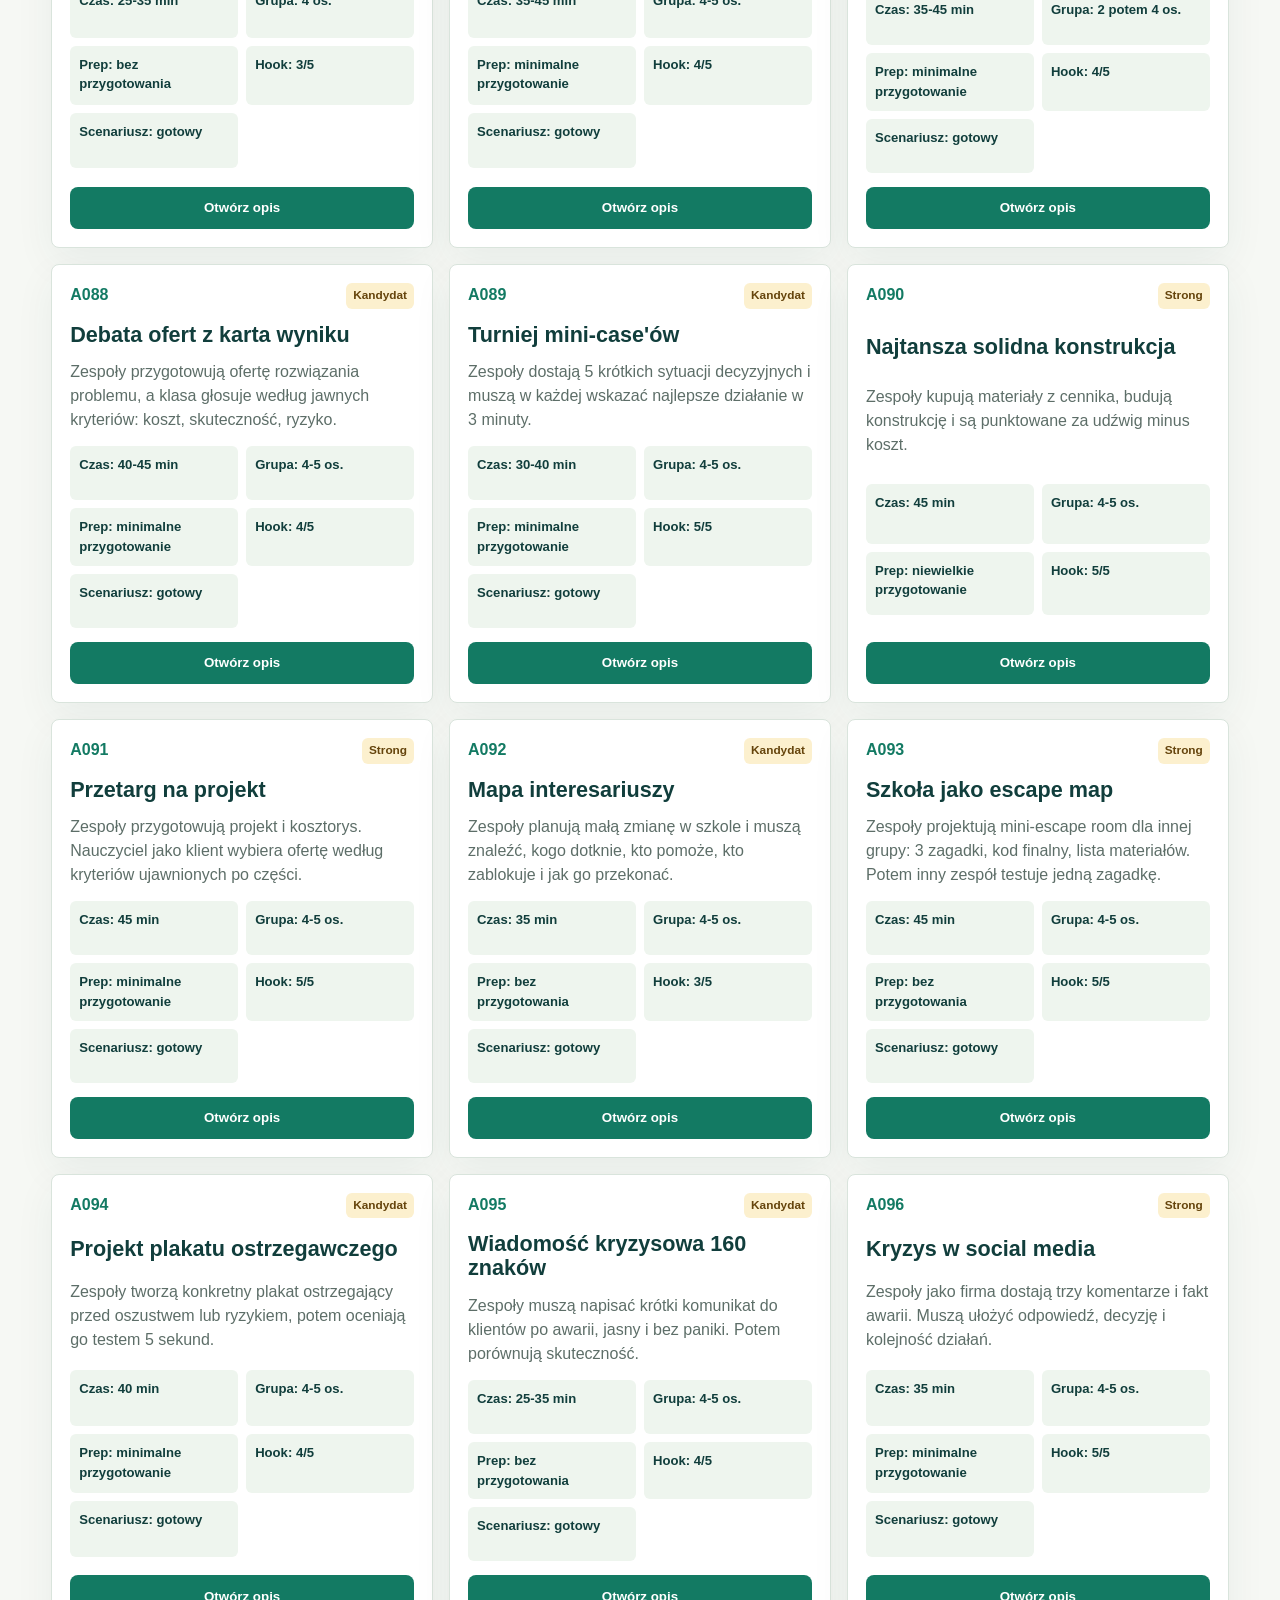
==== commit 6f0b6eb4: "Add complete scenario cards" ====
--- a/index.html
+++ b/index.html
@@ -43,7 +43,7 @@
           </div>
           <div>
             <span class="metric" id="strongCount">47</span>
-            <span class="metric-label">mocnych kandydatow</span>
+            <span class="metric-label">mocnych kandydatów</span>
           </div>
           <div>
             <span class="metric">45</span>
@@ -55,7 +55,7 @@
       <section class="method-strip" id="metoda" aria-label="Metoda pracy">
         <article>
           <h2>Wyzwanie</h2>
-          <p>Uczen od razu widzi, co ma zrobic i po czym poznac wynik.</p>
+          <p>Uczeń od razu widzi, co ma zrobić i po czym poznać wynik.</p>
         </article>
         <article>
           <h2>Działanie</h2>
--- a/styles.css
+++ b/styles.css
@@ -148,15 +148,31 @@
   color: var(--text);
 }
 
+.scenario-link {
+  display: inline-flex;
+  min-height: 42px;
+  align-items: center;
+  justify-content: center;
+  margin: 4px 0 18px;
+  padding: 0 14px;
+  border-radius: var(--radius);
+  background: var(--accent-dark);
+  color: #ffffff;
+  font-weight: 900;
+  text-decoration: none;
+}
+
 .button:hover,
 .quick-filters button:hover,
-.card button:hover {
+.card button:hover,
+.scenario-link:hover {
   transform: translateY(-1px);
 }
 
 .button:active,
 .quick-filters button:active,
-.card button:active {
+.card button:active,
+.scenario-link:active {
   transform: translateY(1px);
 }
 
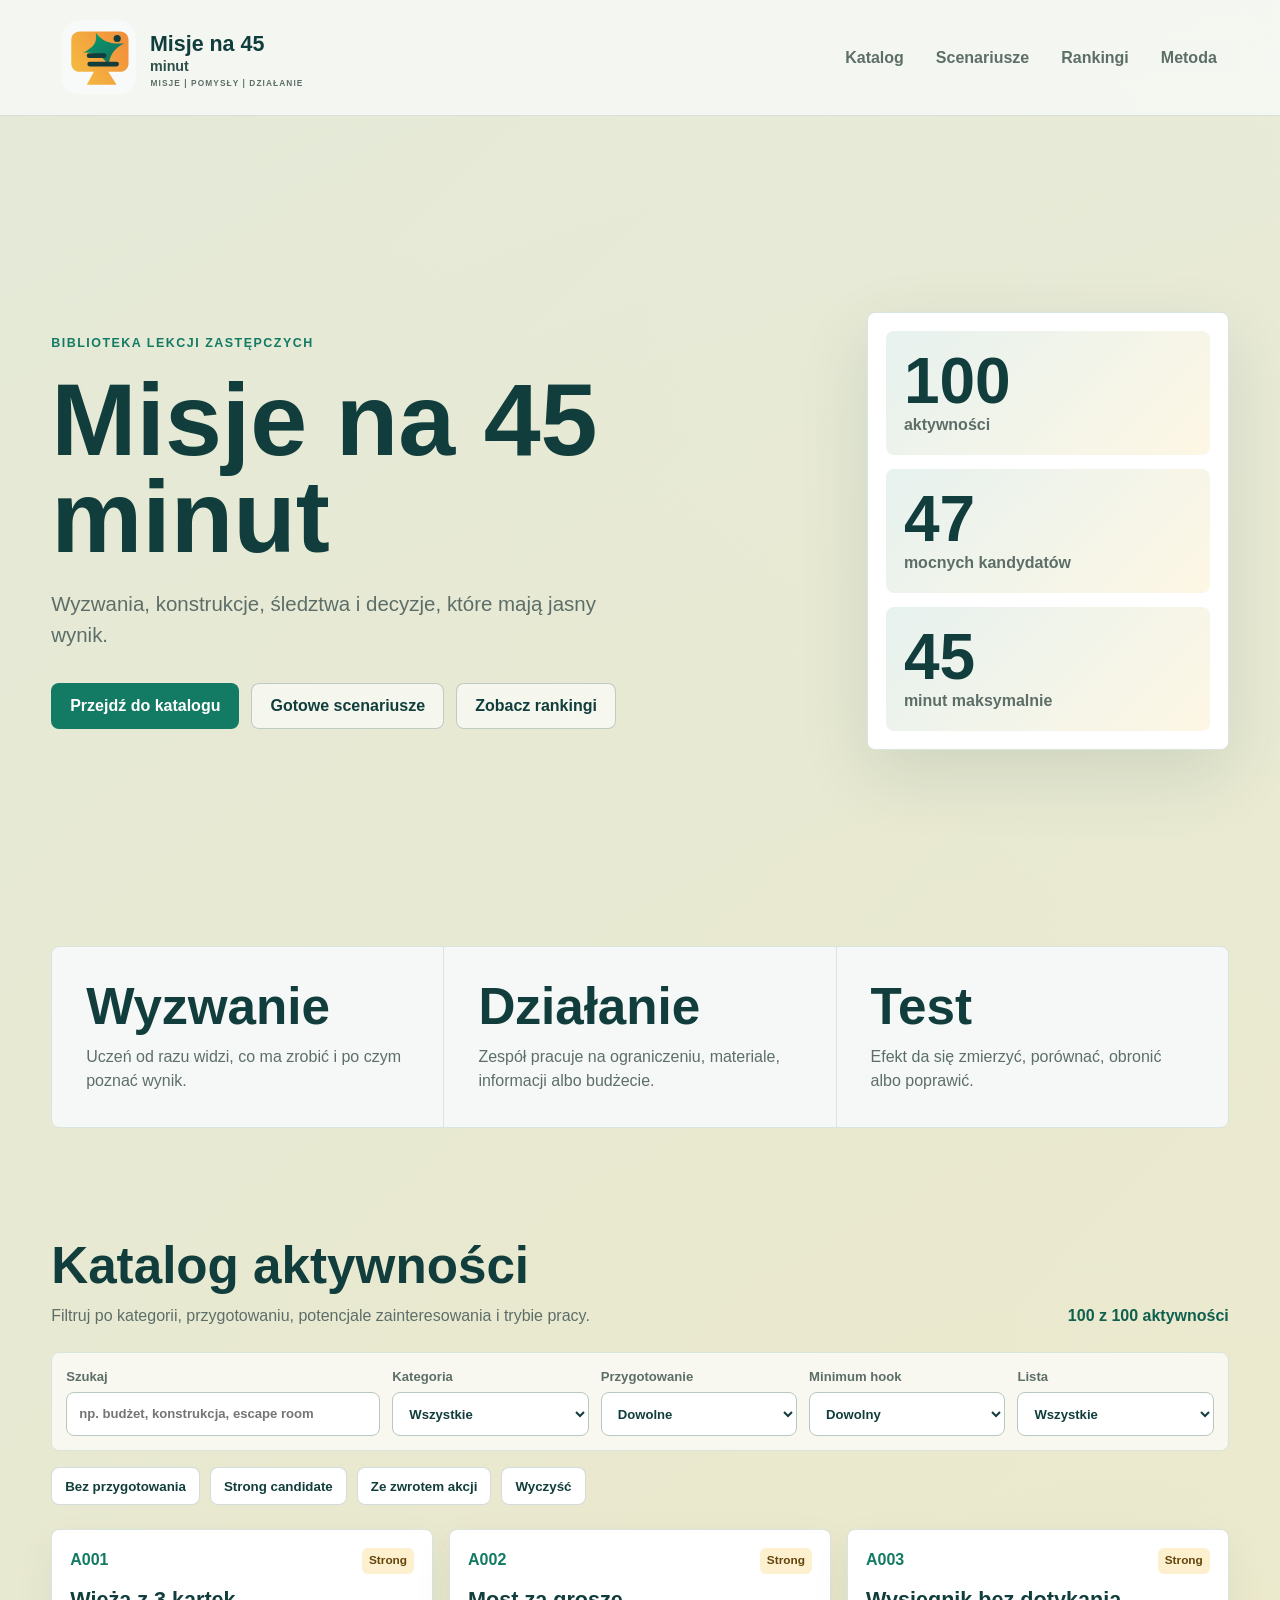
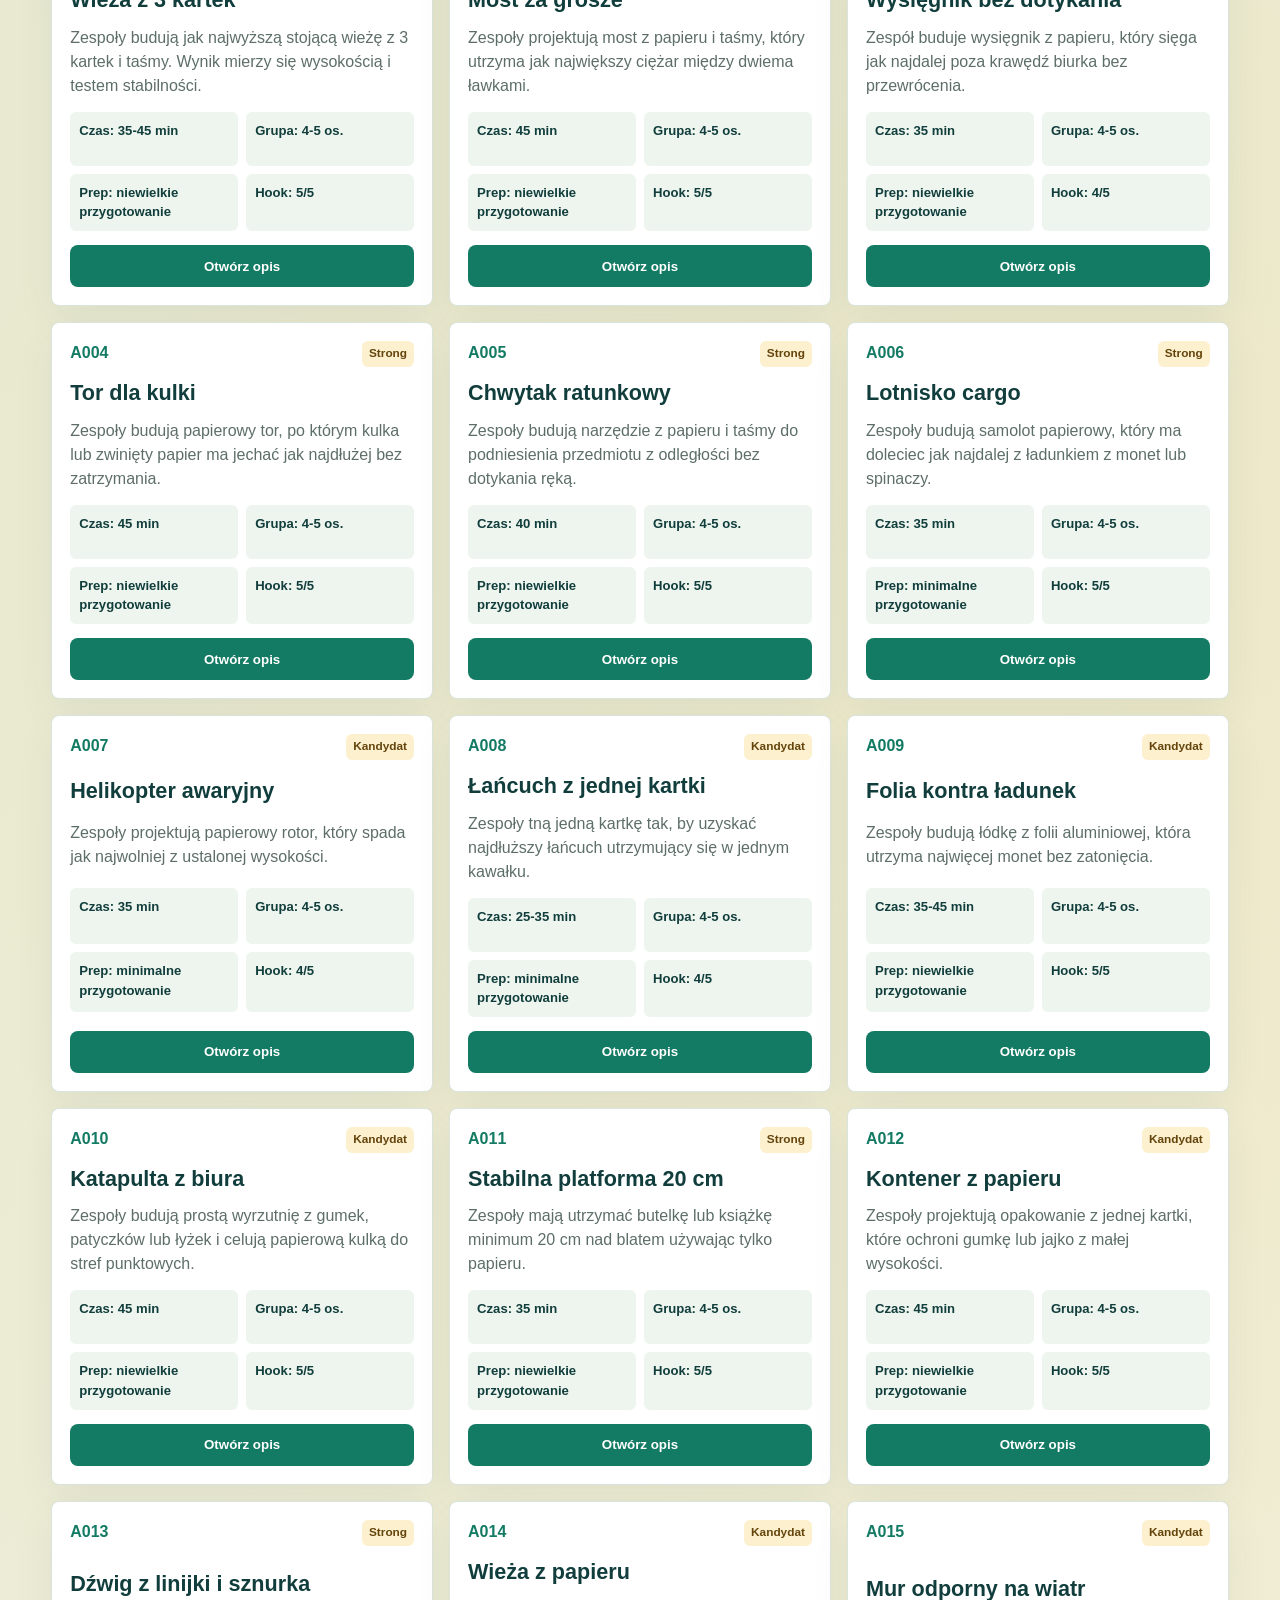
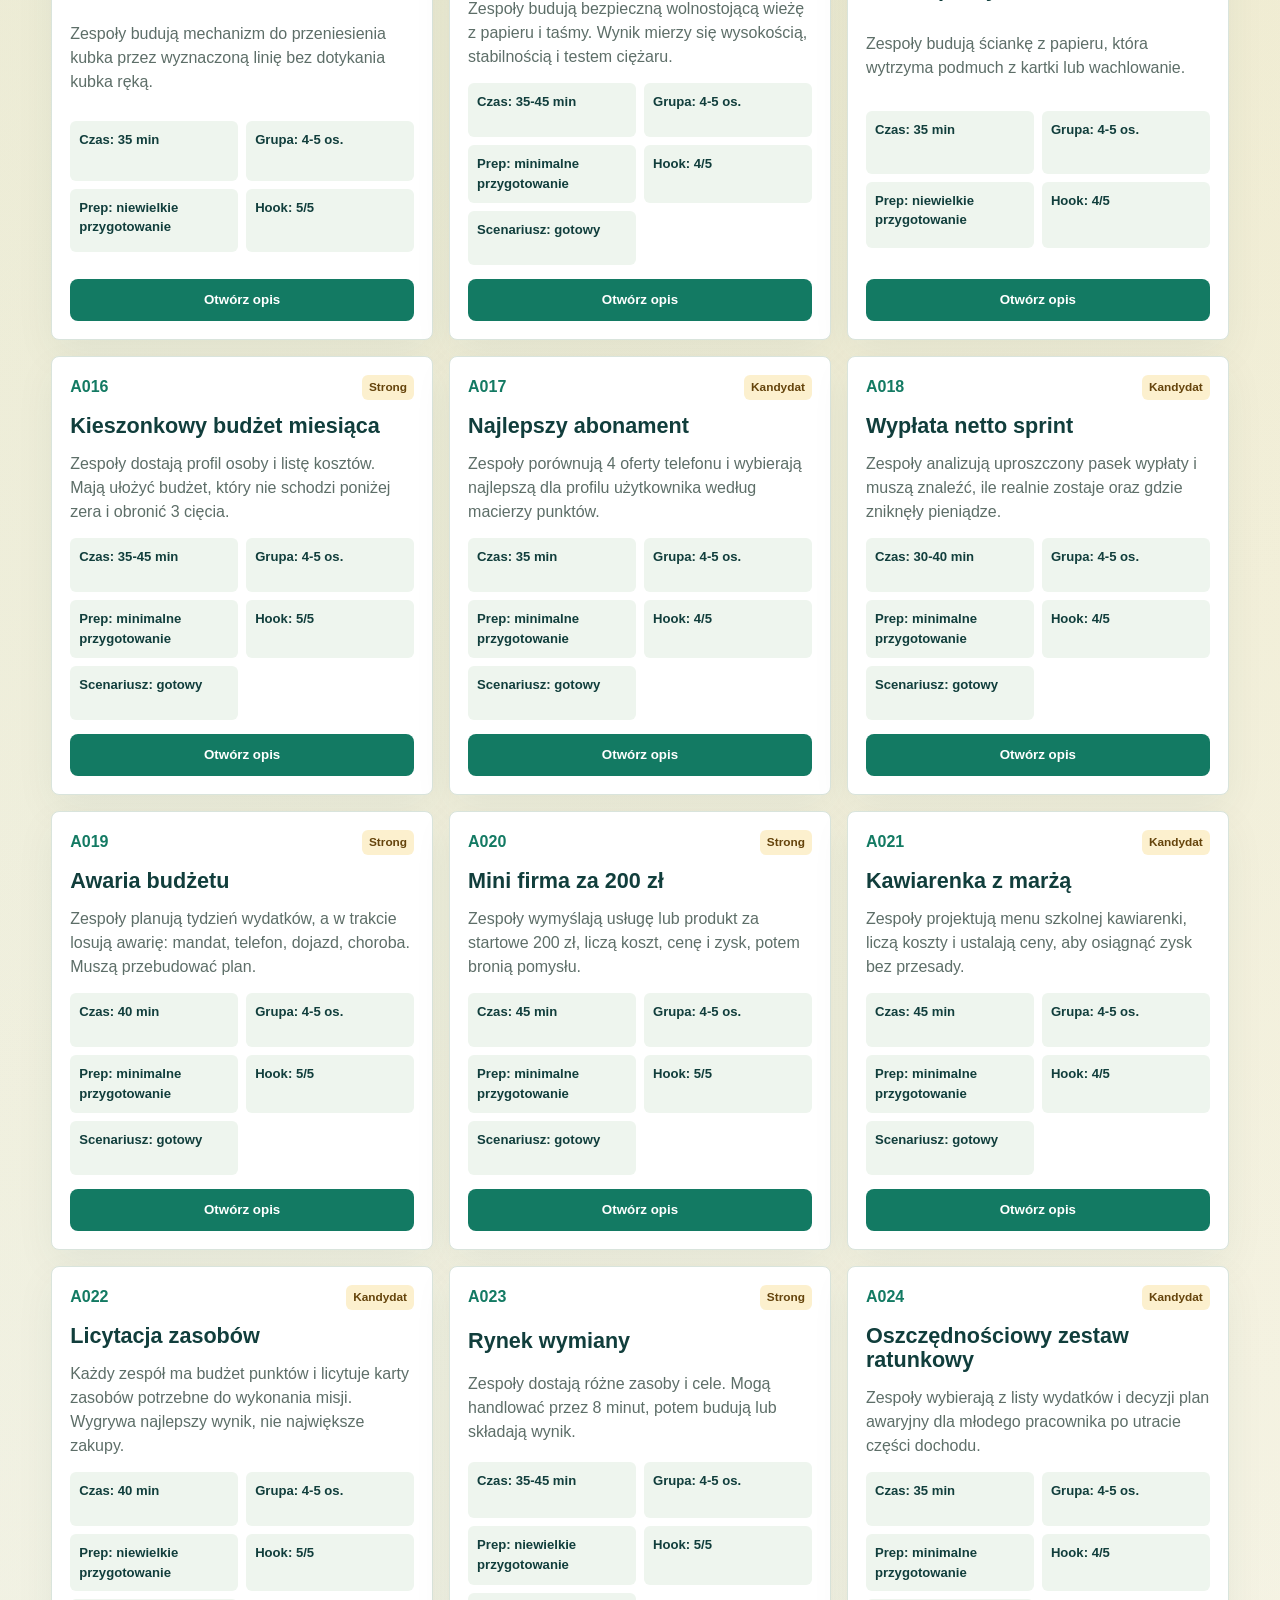
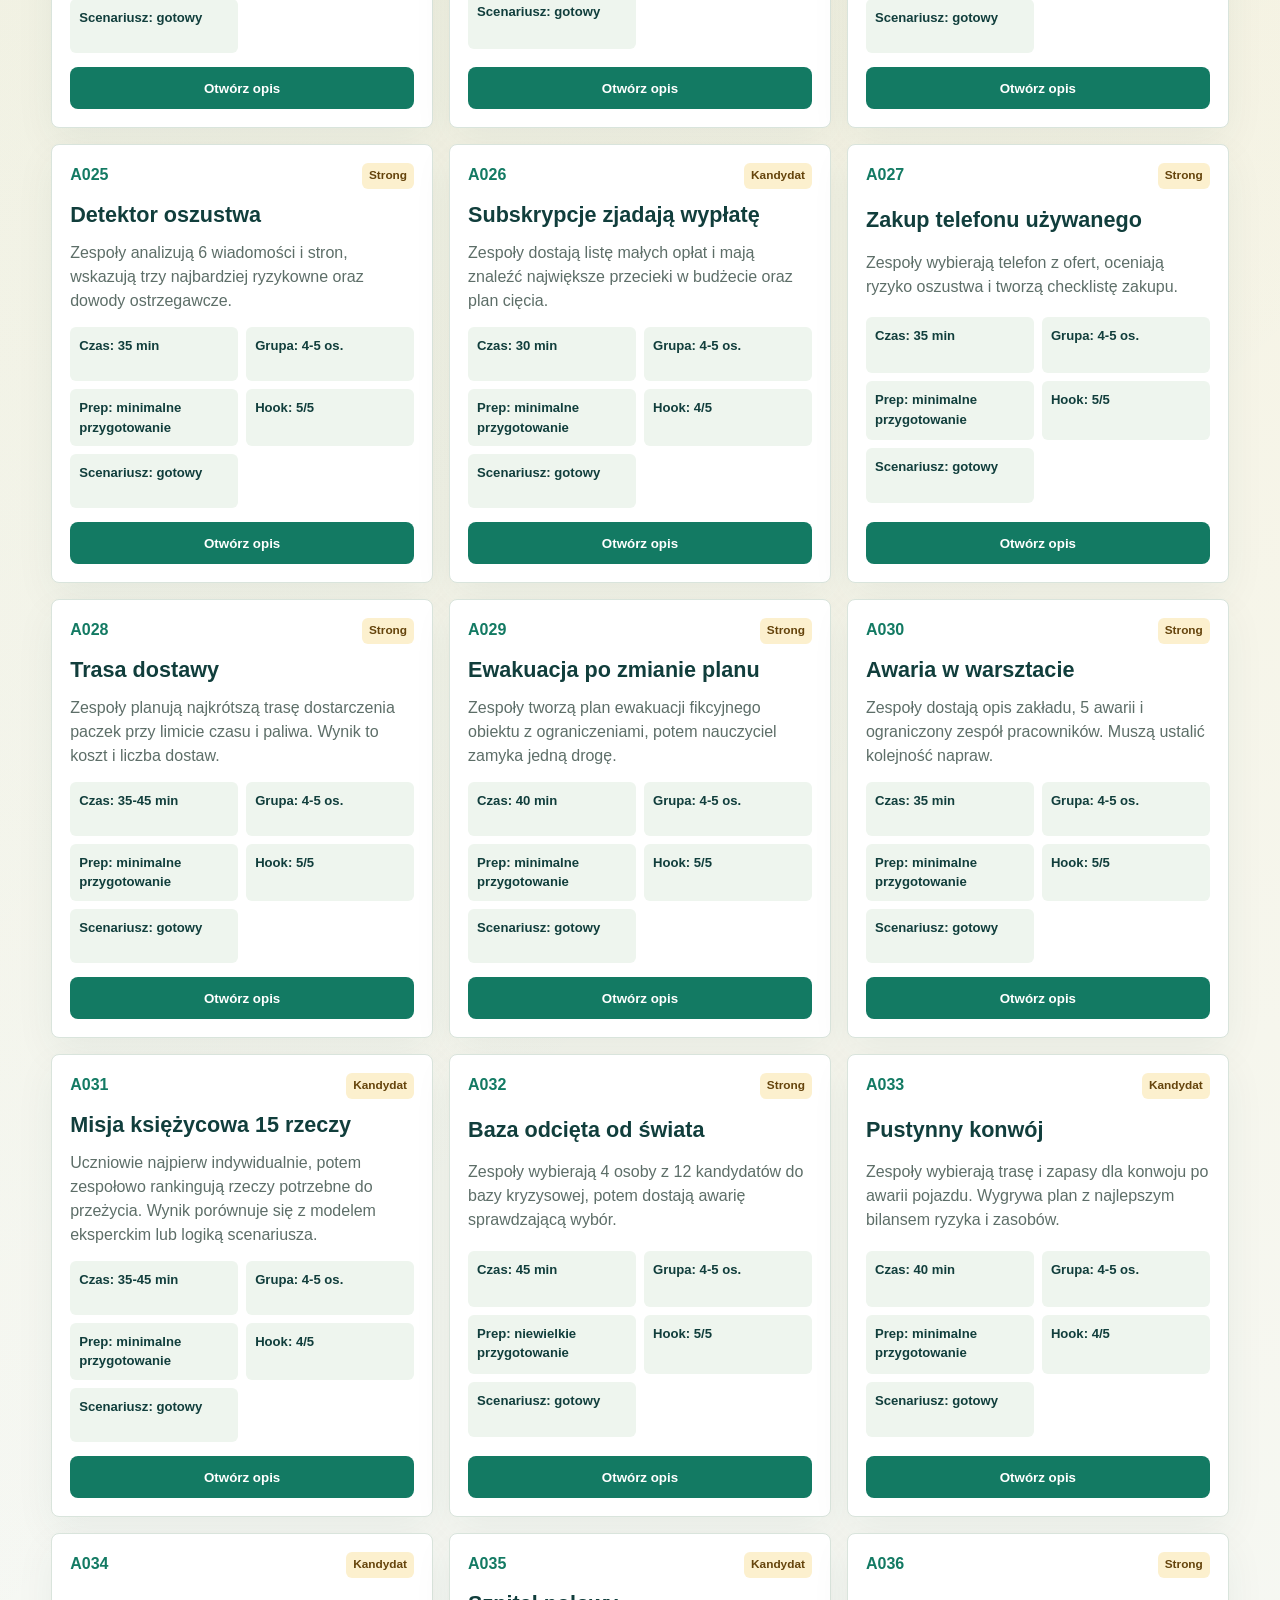
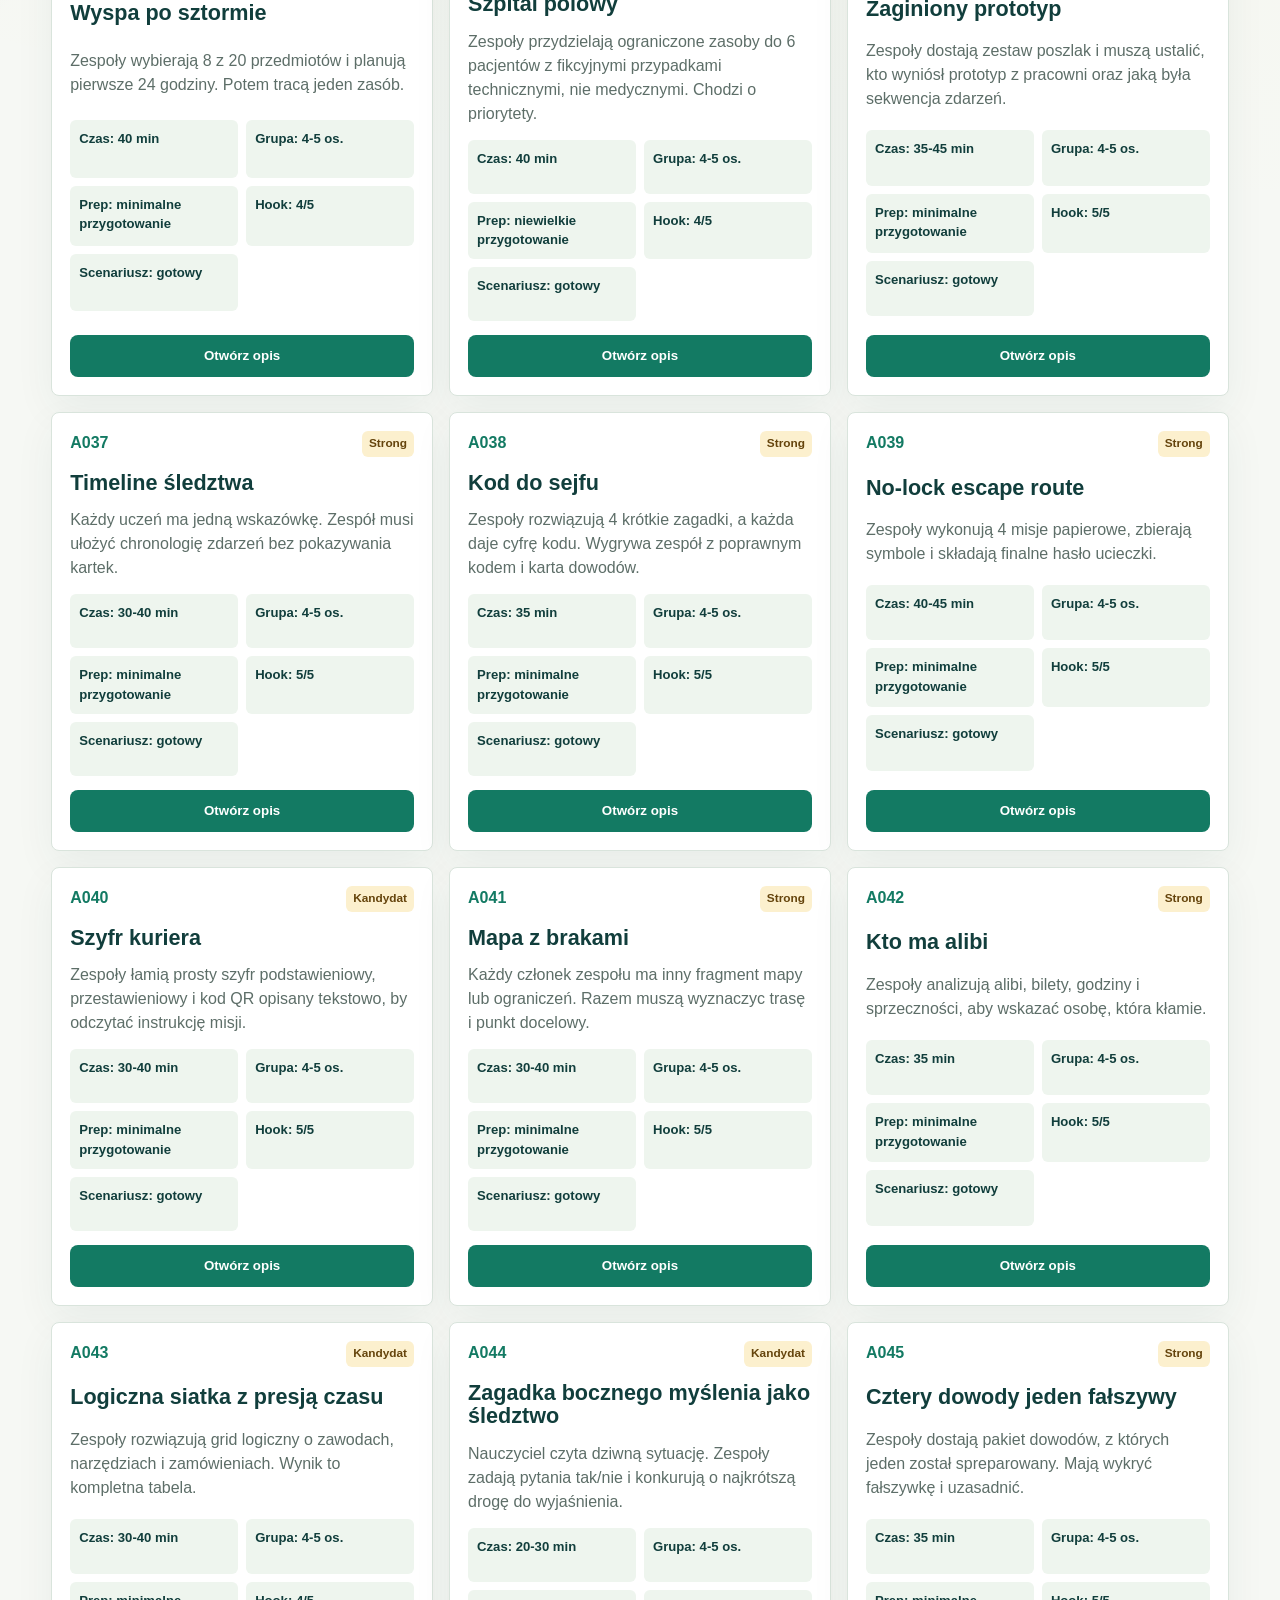
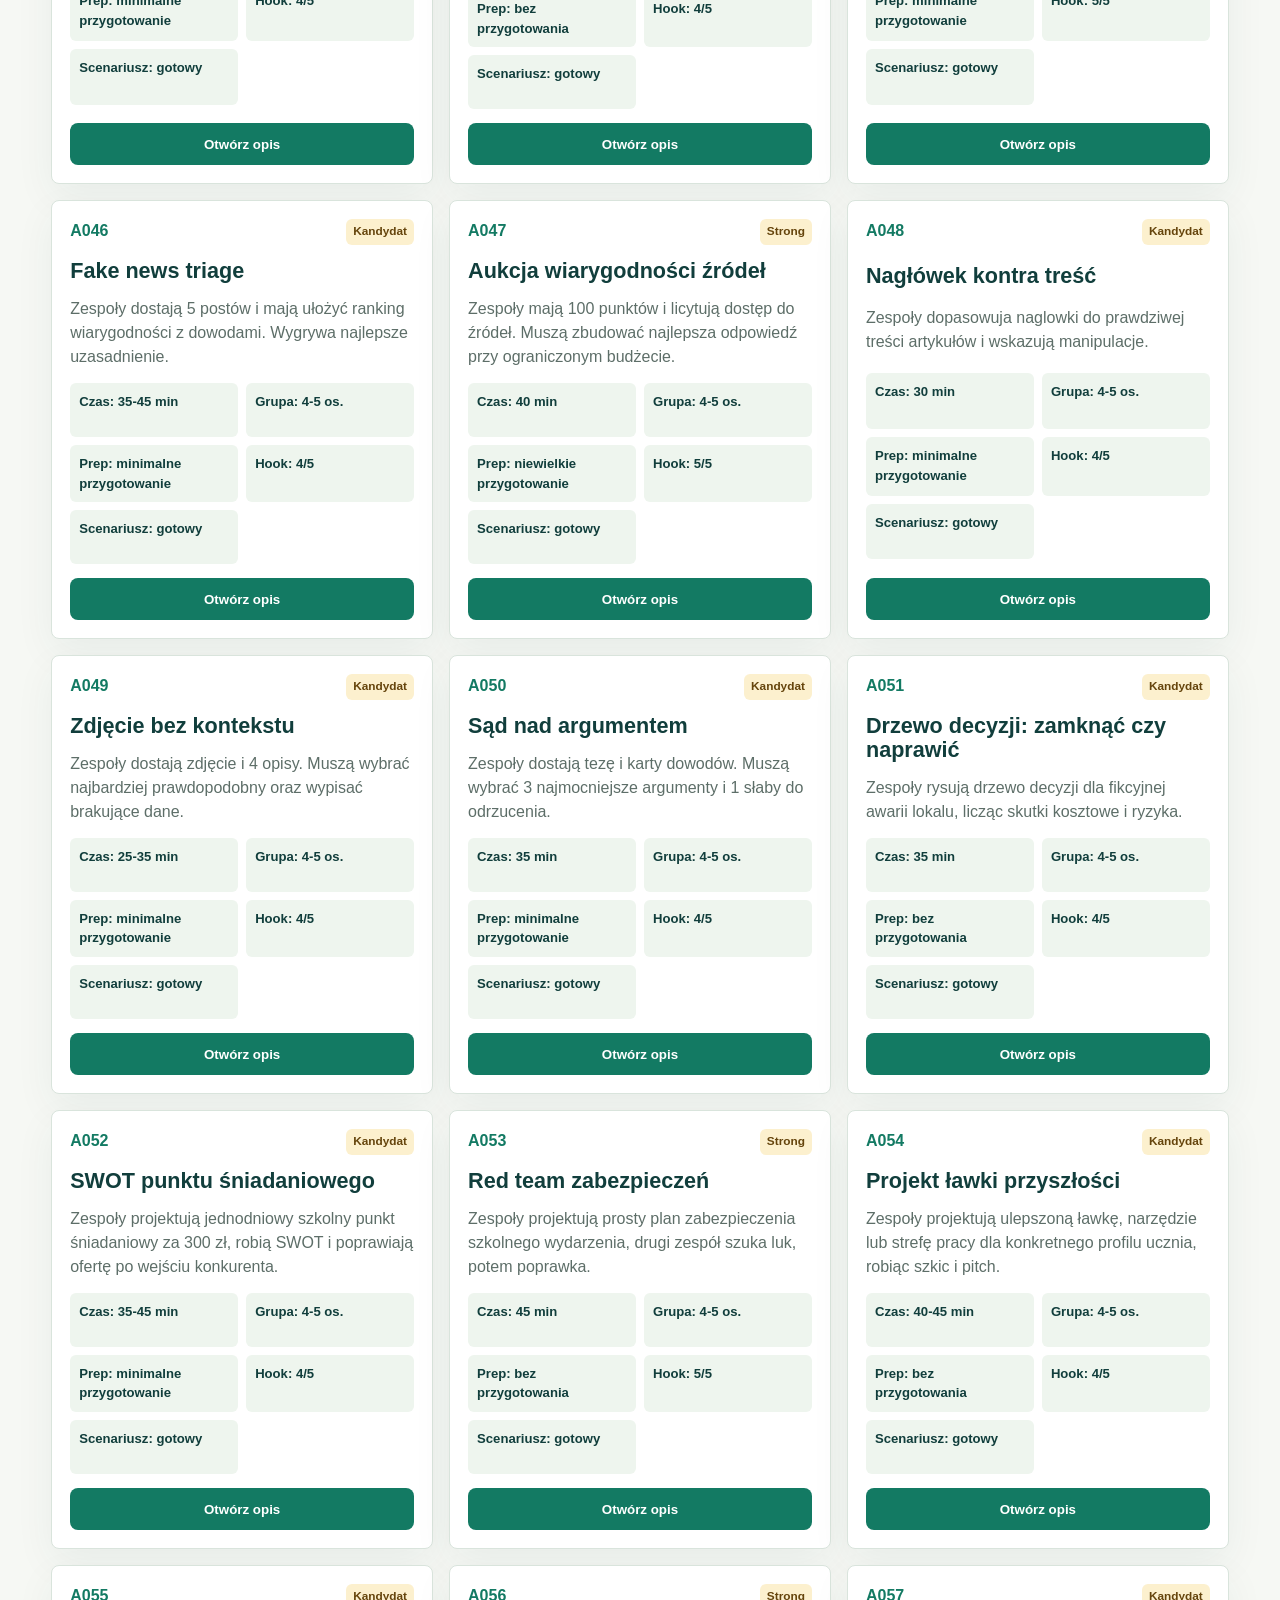
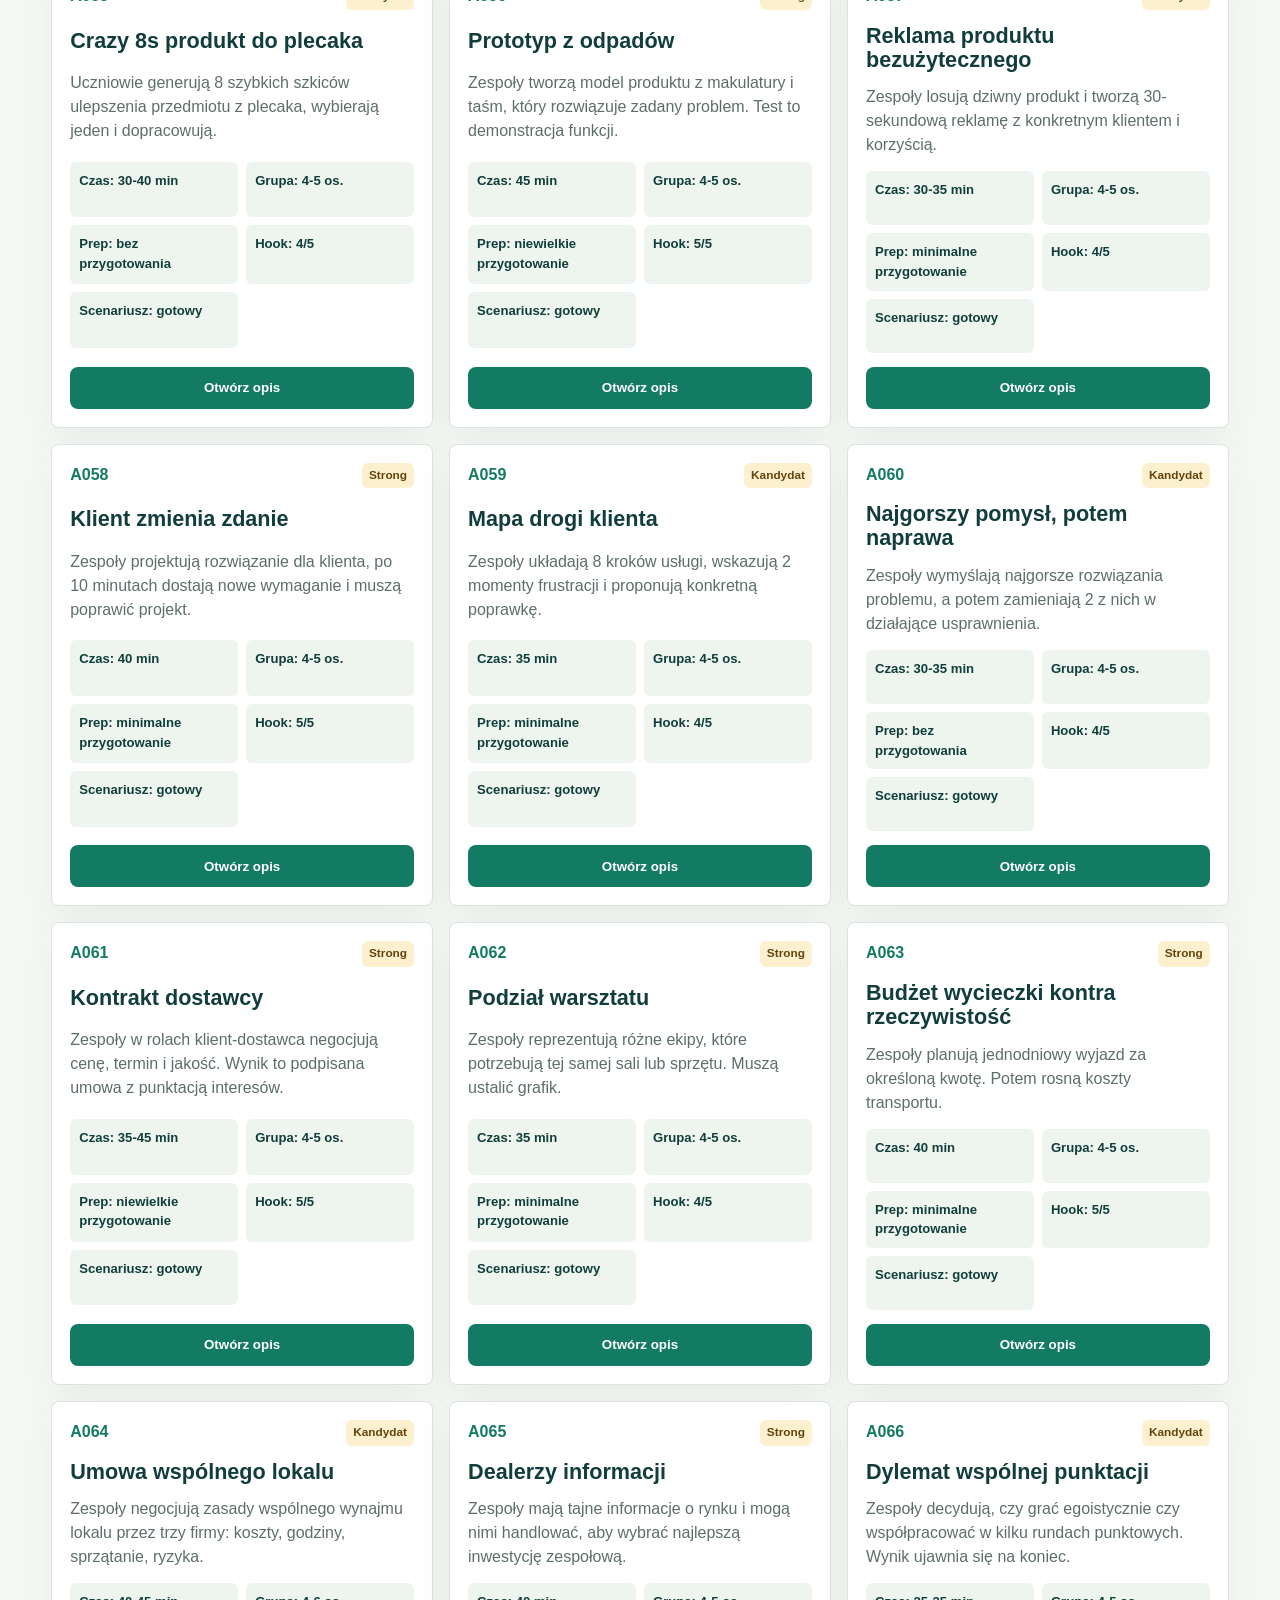
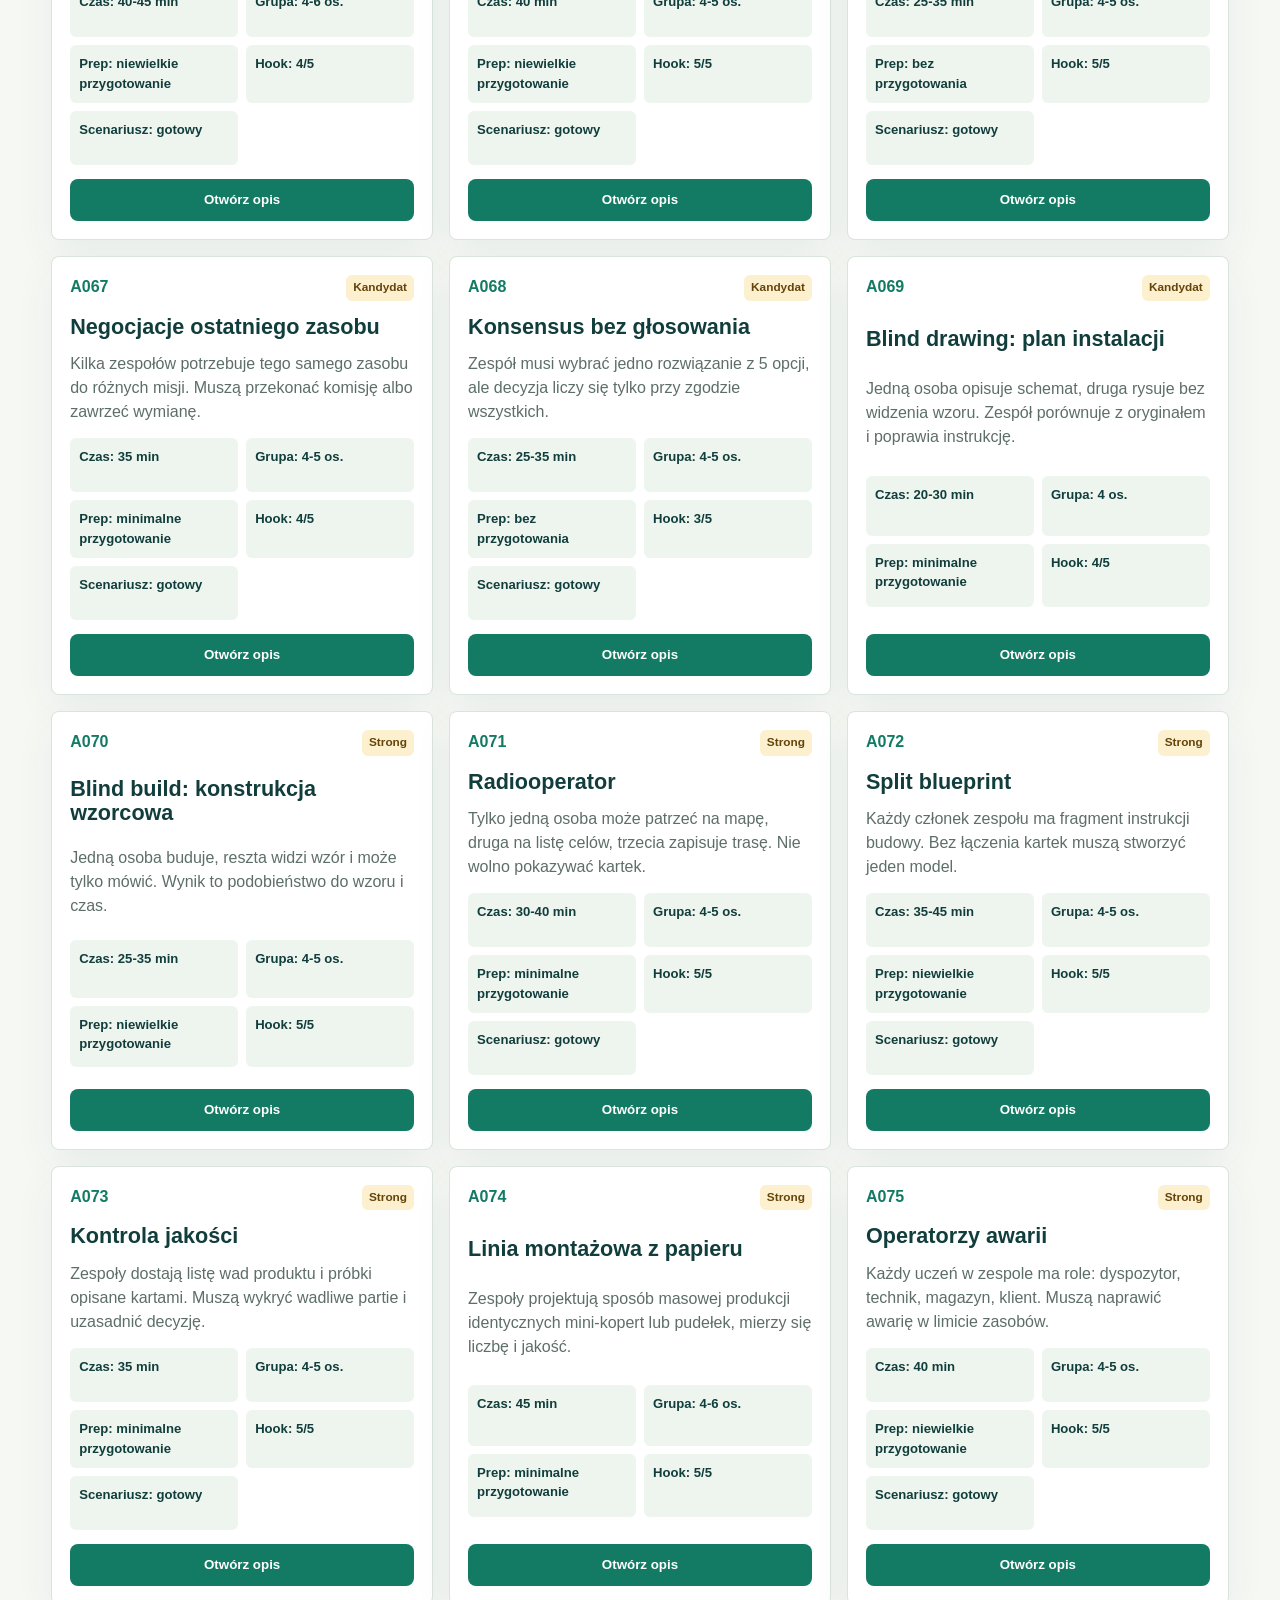
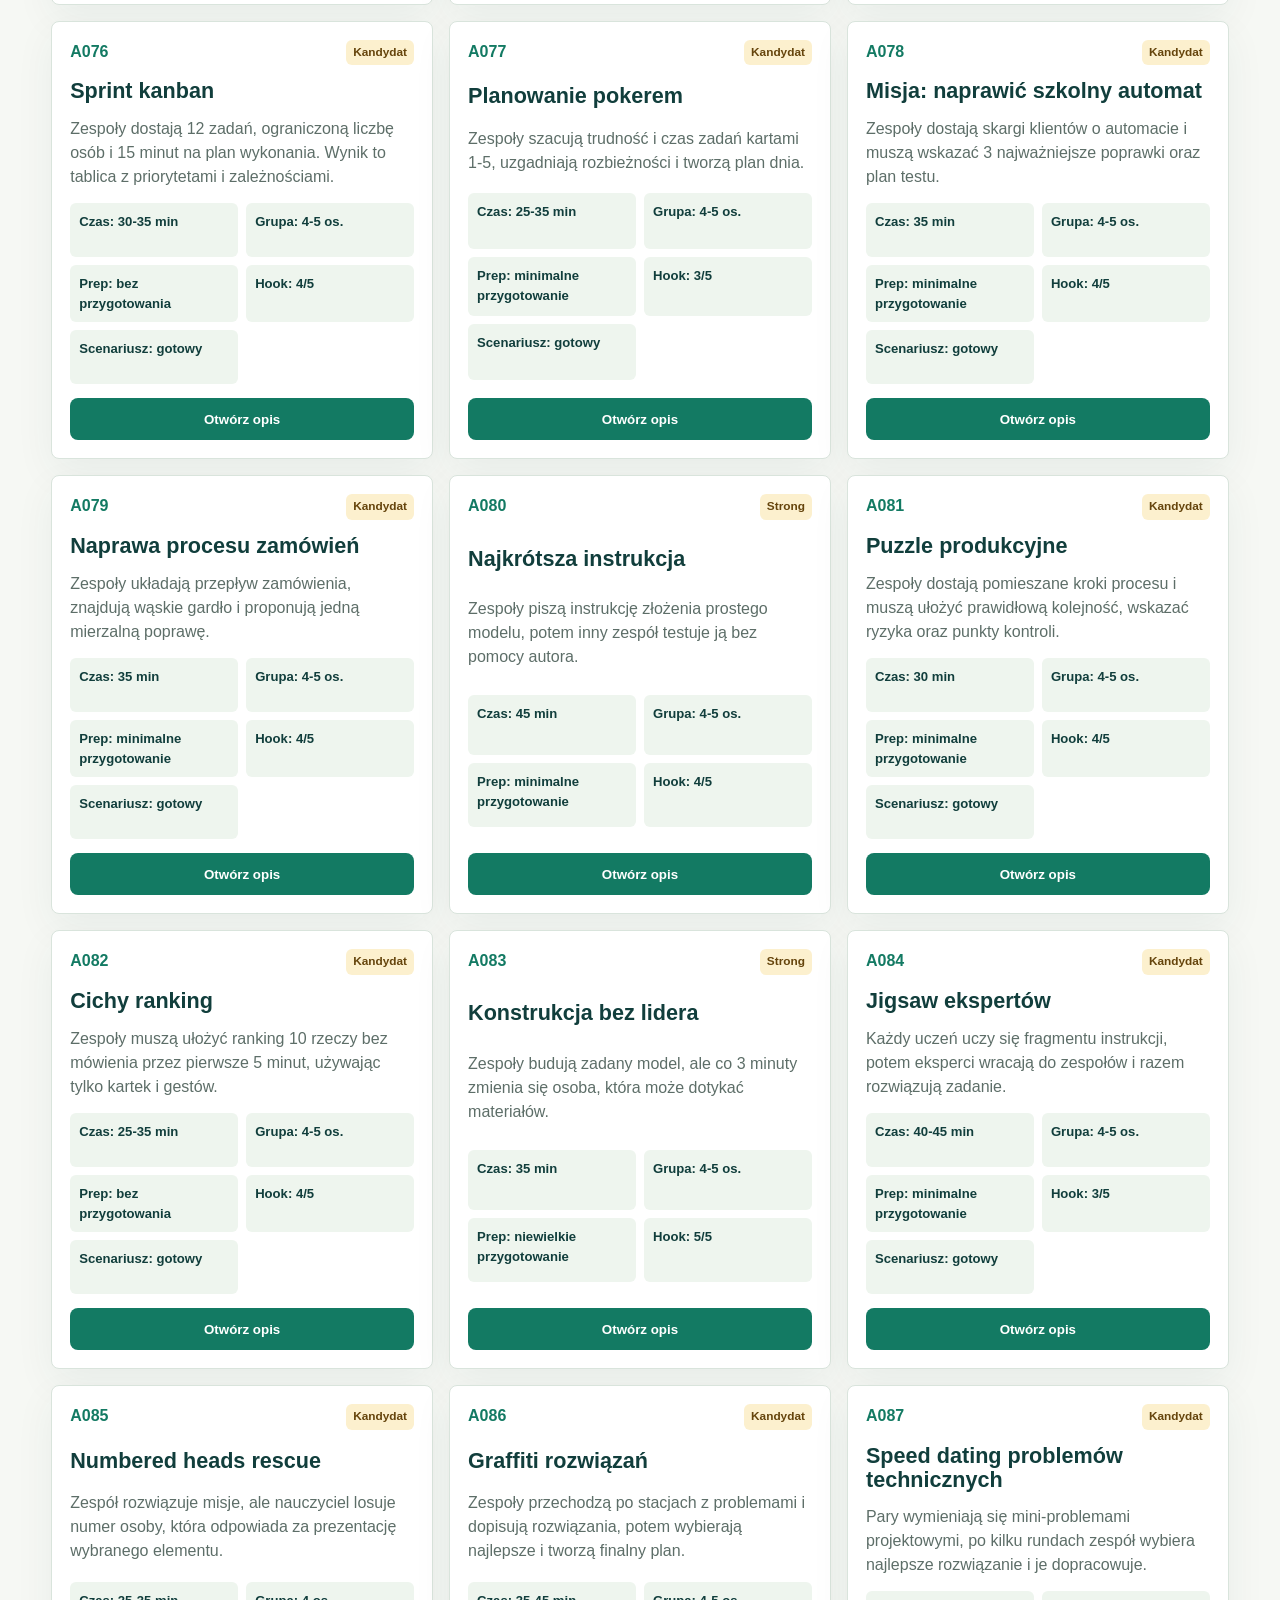
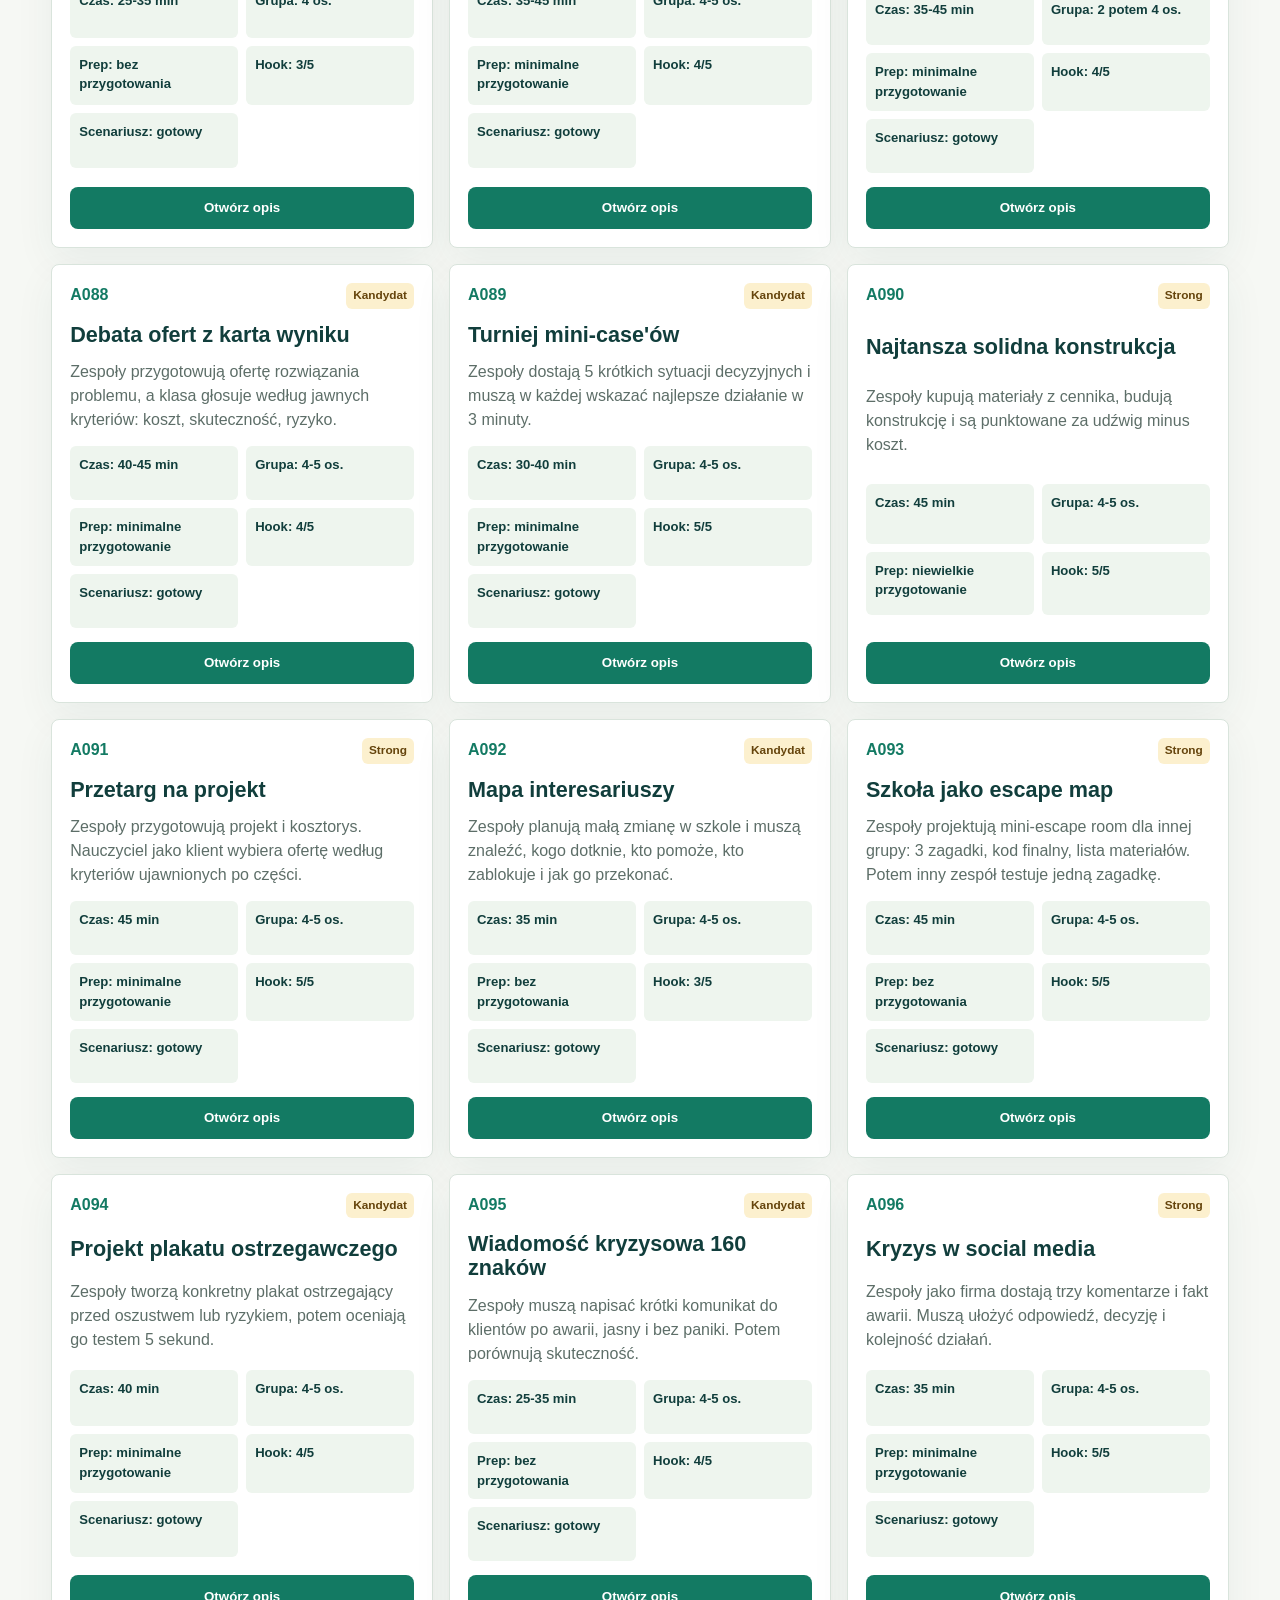
==== commit 325adf46: "Add public scenario index" ====
--- a/index.html
+++ b/index.html
@@ -18,6 +18,7 @@
       </a>
       <nav class="nav" aria-label="Główne sekcje">
         <a href="#katalog">Katalog</a>
+        <a href="scenariusze/">Scenariusze</a>
         <a href="#rankingi">Rankingi</a>
         <a href="#metoda">Metoda</a>
       </nav>
@@ -33,6 +34,7 @@
           </p>
           <div class="hero-actions">
             <a class="button primary" href="#katalog">Przejdź do katalogu</a>
+            <a class="button secondary" href="scenariusze/">Gotowe scenariusze</a>
             <a class="button secondary" href="#rankingi">Zobacz rankingi</a>
           </div>
         </div>
